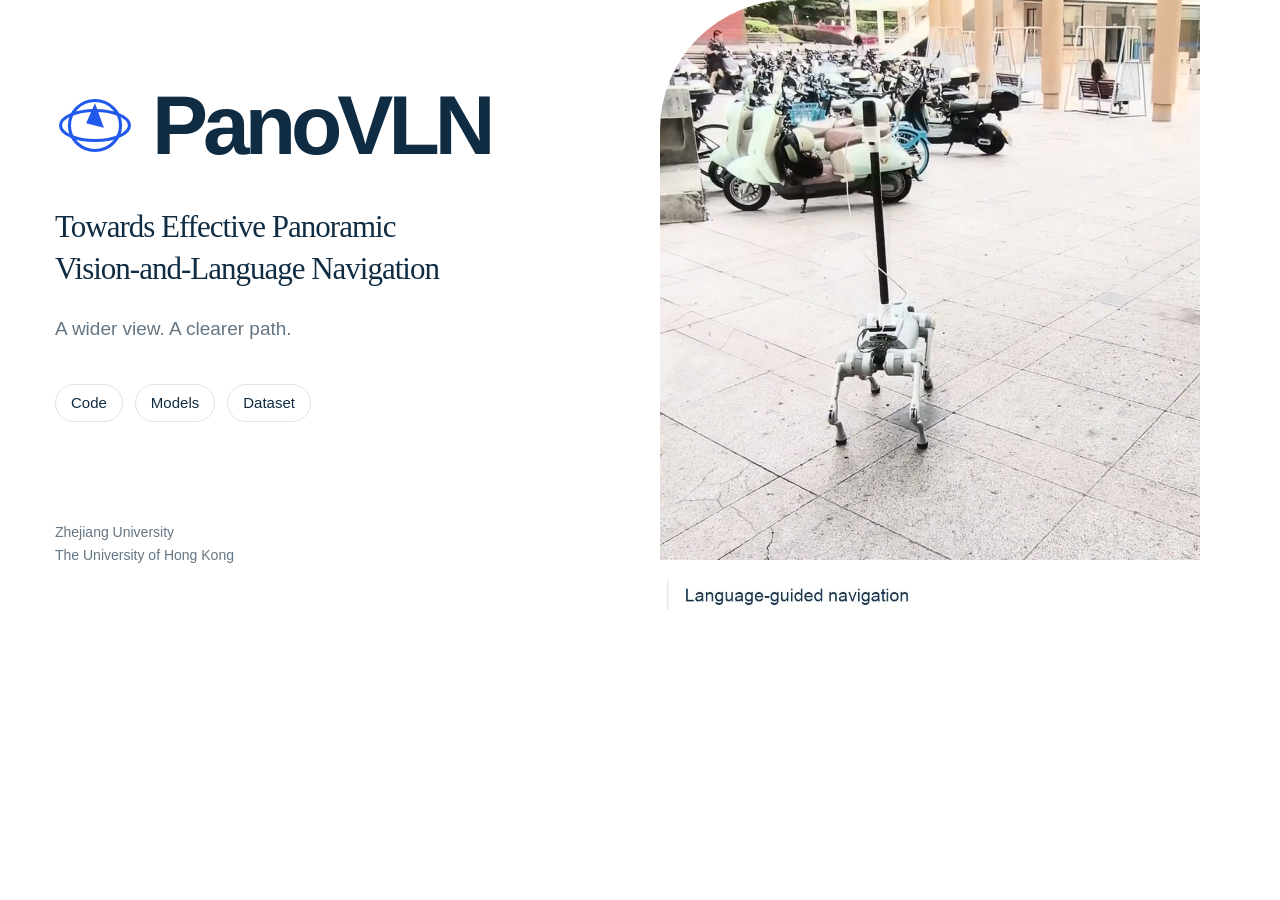
==== tools/social-card.html @ d2d5ced4 "Prepare PanoVLN project page and open-source documentation" ====
<!doctype html><html><head><meta charset="utf-8"><link rel="stylesheet" href="../docs/styles.css"><style>html,body{width:1200px;height:630px;overflow:hidden}.card{width:1200px;height:630px;display:grid;grid-template-columns:660px 540px;background:white}.copy-panel{padding:64px 55px;display:flex;flex-direction:column;position:relative;z-index:1}.logo-row{display:flex;align-items:center;gap:17px;margin:12px 0 32px}.logo-row img{width:80px}.logo-row h1{font-size:84px;font-weight:700;letter-spacing:-5px}.title{font-family:Manrope;font-size:31px;line-height:1.35;letter-spacing:-1px;font-weight:500}.tagline{font-size:19px;color:#647583;margin-top:24px}.links{display:flex;gap:12px;margin-top:40px}.links span{border:1px solid #dce4ed;padding:6px 15px;border-radius:99px;font-size:15px}.universities{margin-top:auto;font-size:14px;color:#647583}.photo{width:540px;height:630px;object-fit:cover;object-position:31% center;border-radius:130px 0 0 0}</style></head><body><div class="card"><div class="copy-panel"><div class="logo-row"><img src="../docs/assets/brand/logo.svg"><h1>PanoVLN</h1></div><p class="title">Towards Effective Panoramic<br>Vision-and-Language Navigation</p><p class="tagline">A wider view. A clearer path.</p><div class="links"><span>Code</span><span>Models</span><span>Dataset</span></div><p class="universities">Zhejiang University<br>The University of Hong Kong</p></div><img class="photo" src="../docs/assets/media/hero-poster.jpg" alt=""></div></body></html>
---- docs/styles.css ----
@font-face{font-family:Manrope;src:url('assets/fonts/manrope.woff2') format('woff2');font-display:swap;font-weight:200 800}@font-face{font-family:'DM Sans';src:url('assets/fonts/dm-sans.woff2') format('woff2');font-display:swap;font-weight:100 1000}
:root{--paper:#fff;--navy:#102c43;--blue:#2955e8;--muted:#647583;--line:#dce4ed;--wash:#f3f6fb;--radius:24px;--font-body:'DM Sans',Arial,sans-serif;--font-heading:Manrope,Arial,sans-serif}*{box-sizing:border-box}html{scroll-behavior:smooth;scroll-padding-top:90px}body{margin:0;background:var(--paper);color:var(--navy);font-family:var(--font-body);font-size:17px;line-height:1.6}a{color:inherit;text-decoration:none}button{font:inherit}button,a{-webkit-tap-highlight-color:transparent}button{cursor:pointer}a:focus-visible,button:focus-visible,summary:focus-visible{outline:3px solid var(--blue);outline-offset:5px}img,video{max-width:100%;display:block}h1,h2,h3,p,figure{margin:0}h1,h2,h3{font-family:var(--font-heading);line-height:1.17;letter-spacing:-.045em}h2{font-size:clamp(32px,4.2vw,54px);font-weight:600}h3{font-size:24px;font-weight:600}p{max-width:70ch}.wrap{width:min(1200px,calc(100% - 80px));margin:auto}.skip{position:fixed;top:-80px;left:20px;background:#fff;padding:12px;z-index:10}.skip:focus{top:12px}.site-header{position:sticky;top:0;z-index:5;background:rgba(255,255,255,.94);backdrop-filter:blur(18px);border-bottom:1px solid rgba(220,228,237,.7)}.header-row{height:78px;display:flex;align-items:center;justify-content:space-between;gap:24px}.brand img{width:162px;height:auto}nav{display:flex;gap:28px;align-items:center;font-size:14px;font-weight:500}nav a:hover{color:var(--blue)}.nav-code{padding:9px 18px;border:1px solid var(--line);border-radius:24px}.hero{text-align:center;padding:70px 0 0}.hero .identity{display:flex;align-items:center;justify-content:center;gap:18px}.identity img{width:84px}.identity h1{font-size:clamp(64px,7.7vw,104px);font-weight:700;letter-spacing:-.055em}.hero .paper-title{font-family:var(--font-heading);font-size:clamp(22px,2.45vw,32px);line-height:1.4;letter-spacing:-.035em;max-width:780px;margin:14px auto 24px;font-weight:500}.authors{max-width:900px;margin:auto;font-size:15px;line-height:1.9}.authors span{display:inline-block;margin:0 8px}.authors sup{font-size:10px;margin-left:2px}.affiliations{display:flex;justify-content:center;gap:24px;color:var(--muted);font-size:14px;margin-top:7px}.resources{display:flex;justify-content:center;align-items:center;flex-wrap:wrap;gap:10px;margin:28px auto 40px}.button{display:inline-flex;align-items:center;justify-content:center;gap:9px;padding:11px 18px;min-height:46px;border-radius:999px;border:1px solid var(--line);background:#fff;font-size:14px;font-weight:600;color:var(--navy);line-height:1.4;transition:background .15s,border-color .15s}.button svg{width:17px;height:17px}.button:hover{border-color:var(--blue);background:#f3f6ff}.button.primary{background:var(--blue);color:#fff;border-color:var(--blue)}.button.primary:hover{background:#2045c8}.button[disabled]{cursor:default;color:#7a8792;background:var(--wash);border-color:transparent}.button small{font-size:10px;border-left:1px solid #bdc7d0;padding-left:8px;white-space:nowrap}.hero-stage{position:relative;border-radius:24px;overflow:hidden;background:var(--wash);box-shadow:0 28px 65px -35px #153c6755}.hero-stage video{width:100%;aspect-ratio:16/9;object-fit:contain}.video-bar{display:flex;justify-content:space-between;align-items:center;gap:16px;border-top:1px solid var(--line);padding:14px 22px;background:#fff;font-size:13px;text-align:left}.video-bar .dot{width:7px;height:7px;border-radius:50%;background:var(--blue);display:inline-block;margin-right:8px}.video-bar button{border:0;border-radius:24px;background:var(--wash);padding:6px 14px;color:var(--navy);font-size:13px;min-width:76px}.intro{display:grid;grid-template-columns:1.25fr 1fr;gap:80px;align-items:center;padding:68px 0 88px}.intro h2{font-size:clamp(28px,3.2vw,43px)}.intro p{color:var(--muted);font-size:17px;line-height:1.75}.quick-facts{display:flex;justify-content:space-between;gap:24px;margin-top:30px}.quick-facts div{display:flex;flex-direction:column}.quick-facts strong{font-size:25px;font-family:var(--font-heading);font-weight:600;line-height:1.2;letter-spacing:-.025em}.quick-facts span{font-size:12px;color:var(--muted);margin-top:5px}.section{padding:94px 0}.section-head{display:flex;justify-content:space-between;align-items:end;gap:35px;margin-bottom:34px}.section-head p{font-size:16px;color:var(--muted);max-width:450px}.wash{background:var(--wash)}.tabs{display:flex;gap:5px;border-bottom:1px solid var(--line);margin:30px 0}.tab{border:0;background:none;color:var(--muted);padding:13px 22px;font-weight:500;border-bottom:2px solid transparent}.tab[aria-selected=true]{color:var(--blue);border-color:var(--blue)}.demo-layout{display:grid;grid-template-columns:1fr 290px;gap:24px;align-items:stretch}.demo-player{border-radius:18px;overflow:hidden;background:#fff;border:1px solid var(--line);display:flex;flex-direction:column;justify-content:center}.demo-player video{width:100%;aspect-ratio:3/1;object-fit:contain;background:#eef1f5}.demo-caption{padding:20px 24px;font-size:15px;min-height:117px}.demo-caption .scene-name{display:block;color:var(--blue);font-size:13px;font-weight:600;margin-bottom:5px}.scene-list{display:flex;flex-direction:column;gap:10px}.scene{border:1px solid var(--line);border-radius:14px;padding:12px;background:#fff;text-align:left;color:var(--navy);display:flex;gap:12px;align-items:center;flex:1;min-height:78px}.scene img{width:86px;height:52px;object-fit:cover;border-radius:7px}.scene strong{display:block;font-size:14px;font-weight:600}.scene small{font-size:12px;color:var(--muted)}.scene[aria-pressed=true]{border-color:var(--blue);box-shadow:inset 0 0 0 1px var(--blue)}.demo-note{font-size:12px;color:var(--muted);margin-top:17px}.method-summary{display:grid;grid-template-columns:repeat(3,1fr);gap:38px;margin:44px 0}.method-summary h3{font-size:21px;margin-bottom:12px;letter-spacing:-.035em}.method-summary p{font-size:15px;color:var(--muted)}.method-summary svg{width:33px;height:33px;color:var(--blue);margin-bottom:18px}.figure{border:1px solid var(--line);border-radius:20px;overflow:hidden;background:#fff}.figure img{width:100%;height:auto;padding:24px}.figure figcaption{font-size:13px;color:var(--muted);padding:14px 24px 19px;border-top:1px solid var(--line)}.figure a:hover img{opacity:.92}.text-link{color:var(--blue);text-decoration:underline;text-underline-offset:4px}.results-grid{display:grid;grid-template-columns:1fr 1fr;gap:24px;margin:36px 0 24px}.result{border-left:3px solid var(--blue);padding:4px 0 4px 25px}.result strong{font-family:var(--font-heading);font-size:56px;line-height:1.15;letter-spacing:-.055em;font-weight:600}.result strong span{font-size:25px;margin-left:2px}.result h3{font-size:18px;margin:7px 0}.result p{font-size:13px;color:var(--muted)}.table-wrap{overflow:auto;margin-top:25px;border:1px solid var(--line);border-radius:15px;background:#fff}table{border-collapse:collapse;width:100%;font-size:14px;white-space:nowrap}th,td{padding:13px 17px;text-align:right;border-bottom:1px solid var(--line)}th:first-child,td:first-child{text-align:left}thead{font-size:12px;background:#f7f9fc}thead th{font-weight:600;color:var(--muted)}tr.ours{background:#edf2ff;font-weight:600;color:var(--blue)}tbody tr:last-child td{border-bottom:0}.table-note{font-size:12px;color:var(--muted);margin-top:14px;max-width:100%}details{margin-top:25px;border-top:1px solid var(--line);padding-top:20px}summary{cursor:pointer;font-size:15px;font-weight:500;list-style-position:inside}details .table-wrap{margin-top:20px}.dataset{display:grid;grid-template-columns:1fr 1fr;gap:64px;align-items:center}.dataset h2{margin-bottom:22px}.dataset p{font-size:16px;color:var(--muted);margin-bottom:25px}.dataset .figure img{padding:10px}.dataset .button{margin-right:6px}.gallery{display:grid;grid-template-columns:1fr 1fr;gap:24px;margin-top:32px}.gallery .figure{display:flex;flex-direction:column}.gallery .figure a{display:flex;align-items:center;justify-content:center;min-height:220px;flex:1}.gallery .figure img{max-height:310px;object-fit:contain;padding:18px}.gallery .figure figcaption{color:var(--navy);font-weight:500}.gallery figcaption small{display:block;font-weight:400;color:var(--muted);margin-top:4px}.gallery .figure.tall img{max-height:370px}.resource-grid{display:grid;grid-template-columns:repeat(3,1fr);gap:30px;margin-top:40px}.resource-item{border-top:1px solid var(--line);padding:25px 0}.resource-item h3{font-size:22px;margin:10px 0}.resource-item p{font-size:14px;color:var(--muted);min-height:67px}.resource-item a{display:inline-block;margin-top:20px;font-size:14px;font-weight:600;color:var(--blue)}.citation{margin-top:70px;display:grid;grid-template-columns:1fr 1.7fr;gap:50px}.citation h3{margin-bottom:15px}.citation p{font-size:14px;color:var(--muted)}.code-block{position:relative;border:1px solid var(--line);border-radius:15px;padding:26px;background:#f7f9fc;min-width:0}.code-block pre{margin:0;overflow:auto;font-size:12px;line-height:1.75;white-space:pre;font-family:ui-monospace,SFMono-Regular,Consolas,monospace}.copy{position:absolute;right:12px;top:10px;font-size:12px;background:#fff;border:1px solid var(--line);padding:5px 10px;border-radius:6px}.footer{padding:30px 0;border-top:1px solid var(--line);font-size:12px;color:var(--muted)}.footer .wrap{display:flex;justify-content:space-between;gap:30px}.footer a{color:var(--blue)}[hidden]{display:none!important}.motion-off{display:none}
@media(max-width:900px){.wrap{width:calc(100% - 40px)}nav{gap:18px}.hero{padding-top:48px}.intro{gap:35px;padding:50px 0 65px}.section{padding:70px 0}.demo-layout{grid-template-columns:1fr}.scene-list{display:grid;grid-template-columns:repeat(3,1fr)}.scene{flex-direction:column;align-items:flex-start}.scene img{width:100%;height:65px}.scene-list.simulation{grid-template-columns:repeat(4,1fr)}.section-head{display:block}.section-head p{margin-top:18px;max-width:600px}.dataset{gap:32px}.gallery{gap:18px}.citation{gap:24px}}
@media(max-width:600px){.wrap{width:calc(100% - 32px)}.header-row{height:66px;gap:12px}.brand img{width:131px}nav{gap:15px;font-size:12px}nav .optional{display:none}.nav-code{padding:6px 11px}.hero{padding-top:40px}.identity img{width:58px}.hero .identity{gap:10px}.identity h1{font-size:63px}.hero .paper-title{font-size:22px;margin:12px auto 20px;max-width:350px}.authors{font-size:13px;line-height:1.9}.authors span{margin:0 5px}.affiliations{font-size:11px;gap:12px;margin-top:10px}.resources{gap:7px;margin:24px auto 28px}.button{padding:9px 13px;min-height:42px;font-size:12px;gap:6px}.button svg{width:15px;height:15px}.button small{font-size:9px}.hero-stage{border-radius:14px}.video-bar{padding:10px 13px;font-size:10px;gap:8px}.video-bar button{font-size:11px;padding:5px 8px;min-width:59px}.intro{grid-template-columns:1fr;gap:20px;padding:42px 0 52px}.intro h2{font-size:33px}.intro p{font-size:15px}.quick-facts{margin-top:25px;gap:15px}.quick-facts strong{font-size:23px}.quick-facts span{font-size:11px}.section{padding:54px 0}.section-head{margin-bottom:26px}.section-head p{font-size:15px}.tabs{margin-top:22px}.tab{font-size:14px;padding:11px 17px}.demo-caption{padding:15px;min-height:120px;font-size:14px}.scene-list,.scene-list.simulation{display:grid;grid-template-columns:1fr 1fr;gap:8px}.scene{min-height:95px;padding:10px}.scene img{height:58px}.scene strong{font-size:12px}.scene small{font-size:10px}.method-summary{grid-template-columns:1fr;gap:28px;margin:30px 0}.method-summary article{position:relative;padding-left:48px}.method-summary svg{position:absolute;left:0;top:1px}.method-summary h3{font-size:20px;margin-bottom:7px}.method-summary p{font-size:14px}.figure{border-radius:13px}.figure img{padding:12px}.figure figcaption{padding:12px 16px;font-size:11px}.results-grid{gap:14px;margin-top:28px}.result{padding-left:16px}.result strong{font-size:43px}.result strong span{font-size:20px}.result h3{font-size:16px}.result p{font-size:11px}th,td{padding:10px 13px;font-size:12px}.dataset{grid-template-columns:1fr;gap:28px}.dataset h2{margin-bottom:18px}.dataset p{font-size:15px}.gallery{grid-template-columns:1fr;gap:18px}.gallery .figure a{min-height:150px}.resource-grid{grid-template-columns:1fr;gap:0;margin-top:22px}.resource-item{padding:22px 0}.resource-item p{min-height:0}.resource-item a{margin-top:12px}.citation{grid-template-columns:1fr;gap:20px;margin-top:35px}.code-block{padding:45px 17px 20px}.code-block pre{font-size:10px}.footer .wrap{display:block}.footer p+p{margin-top:8px}}
@media(prefers-reduced-motion:reduce){html{scroll-behavior:auto}*{transition:none!important;animation:none!important}}
.visually-hidden{position:absolute;width:1px;height:1px;padding:0;margin:-1px;overflow:hidden;clip:rect(0,0,0,0);white-space:nowrap;border:0}.table-title{font-size:20px;margin-top:35px}.sr-status{font-size:12px;color:var(--blue)}tbody th{font-weight:400}tbody tr.ours th{font-weight:600}
.instruction-toggle{display:block;background:none;border:0;border-bottom:1px solid currentColor;color:var(--blue);padding:0;font-size:12px;margin-top:8px}.demo-caption{line-height:1.6}.demo-player{justify-content:flex-start}.demo-player video{margin:auto 0}.gallery img{height:auto}.figure img{height:auto}
@media(max-width:600px){.authors{display:grid;grid-template-columns:repeat(2,max-content);justify-content:center;column-gap:17px;row-gap:3px}.authors br{display:none}.authors span{margin:0}}
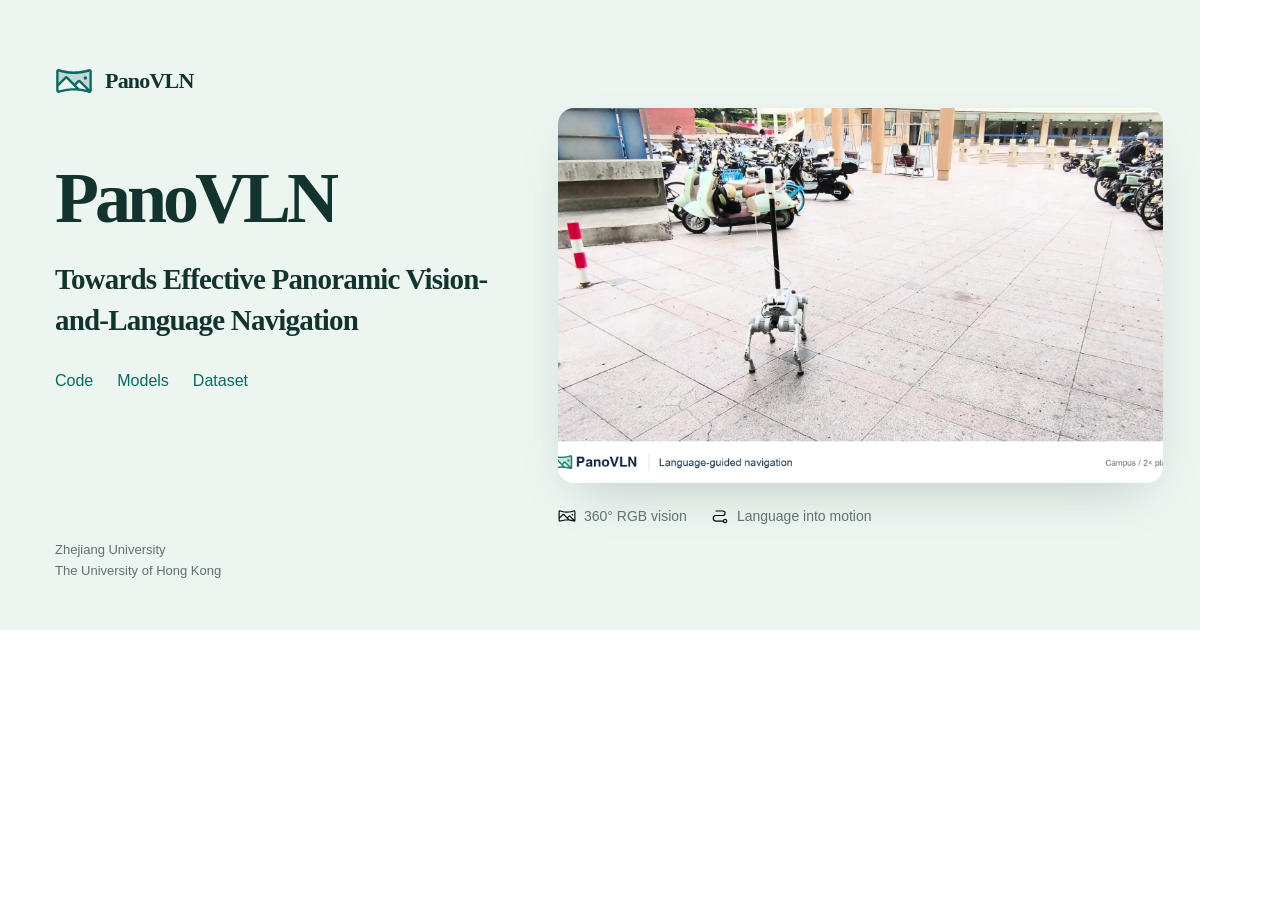
==== commit f21f1bd6: "Redesign project page around original demos and curated main results" ====
--- a/tools/social-card.html
+++ b/tools/social-card.html
@@ -1 +1,3 @@
-<!doctype html><html><head><meta charset="utf-8"><link rel="stylesheet" href="../docs/styles.css"><style>html,body{width:1200px;height:630px;overflow:hidden}.card{width:1200px;height:630px;display:grid;grid-template-columns:660px 540px;background:white}.copy-panel{padding:64px 55px;display:flex;flex-direction:column;position:relative;z-index:1}.logo-row{display:flex;align-items:center;gap:17px;margin:12px 0 32px}.logo-row img{width:80px}.logo-row h1{font-size:84px;font-weight:700;letter-spacing:-5px}.title{font-family:Manrope;font-size:31px;line-height:1.35;letter-spacing:-1px;font-weight:500}.tagline{font-size:19px;color:#647583;margin-top:24px}.links{display:flex;gap:12px;margin-top:40px}.links span{border:1px solid #dce4ed;padding:6px 15px;border-radius:99px;font-size:15px}.universities{margin-top:auto;font-size:14px;color:#647583}.photo{width:540px;height:630px;object-fit:cover;object-position:31% center;border-radius:130px 0 0 0}</style></head><body><div class="card"><div class="copy-panel"><div class="logo-row"><img src="../docs/assets/brand/logo.svg"><h1>PanoVLN</h1></div><p class="title">Towards Effective Panoramic<br>Vision-and-Language Navigation</p><p class="tagline">A wider view. A clearer path.</p><div class="links"><span>Code</span><span>Models</span><span>Dataset</span></div><p class="universities">Zhejiang University<br>The University of Hong Kong</p></div><img class="photo" src="../docs/assets/media/hero-poster.jpg" alt=""></div></body></html>
+<!doctype html><html lang="en"><head><meta charset="utf-8"><link rel="stylesheet" href="../docs/styles.css"><style>
+html,body{width:1200px;height:630px;overflow:hidden}.social-card{width:1200px;height:630px;display:grid;grid-template-columns:520px 680px;background:#edf5f1}.social-copy{padding:62px 0 48px 55px;position:relative;z-index:1;display:flex;flex-direction:column}.social-brand{display:flex;align-items:center;gap:12px;font:650 22px Manrope;letter-spacing:-.8px}.social-brand img{width:38px;height:38px}.social-copy h1{font:650 72px/1.2 Manrope;letter-spacing:-4px;margin:55px 0 18px}.social-title{font:550 29px/1.4 Manrope;letter-spacing:-.8px;max-width:455px}.social-resources{display:flex;gap:24px;margin-top:27px;font-size:16px;color:#086b63}.social-universities{font-size:13px;color:#60716e;margin-top:auto}.social-film{padding:60px 36px 55px 38px;display:flex;justify-content:center;flex-direction:column}.social-film>img{width:605px;height:375px;object-fit:cover;object-position:34% center;border-radius:16px;box-shadow:0 20px 50px -20px #45645455}.social-film p{font-size:14px;color:#60716e;margin-top:22px;display:flex;gap:24px}.social-film span{display:flex;gap:8px;align-items:center}.social-film .icon{width:18px;height:18px}
+</style></head><body><div class="social-card"><div class="social-copy"><div class="social-brand"><img src="../docs/assets/brand/logo.svg" alt="">PanoVLN</div><h1>PanoVLN</h1><p class="social-title">Towards Effective Panoramic Vision-and-Language Navigation</p><div class="social-resources"><span>Code</span><span>Models</span><span>Dataset</span></div><p class="social-universities">Zhejiang University<br>The University of Hong Kong</p></div><div class="social-film"><img src="../docs/assets/media/hero-poster.jpg" alt="PanoVLN robot navigating on campus"><p><span><img class="icon" src="../docs/assets/icons/phosphor/regular/panorama.svg" alt="">360° RGB vision</span><span><img class="icon" src="../docs/assets/icons/phosphor/regular/path.svg" alt="">Language into motion</span></p></div></div></body></html>
--- a/docs/styles.css
+++ b/docs/styles.css
@@ -1,8 +1,1708 @@
-@font-face{font-family:Manrope;src:url('assets/fonts/manrope.woff2') format('woff2');font-display:swap;font-weight:200 800}@font-face{font-family:'DM Sans';src:url('assets/fonts/dm-sans.woff2') format('woff2');font-display:swap;font-weight:100 1000}
-:root{--paper:#fff;--navy:#102c43;--blue:#2955e8;--muted:#647583;--line:#dce4ed;--wash:#f3f6fb;--radius:24px;--font-body:'DM Sans',Arial,sans-serif;--font-heading:Manrope,Arial,sans-serif}*{box-sizing:border-box}html{scroll-behavior:smooth;scroll-padding-top:90px}body{margin:0;background:var(--paper);color:var(--navy);font-family:var(--font-body);font-size:17px;line-height:1.6}a{color:inherit;text-decoration:none}button{font:inherit}button,a{-webkit-tap-highlight-color:transparent}button{cursor:pointer}a:focus-visible,button:focus-visible,summary:focus-visible{outline:3px solid var(--blue);outline-offset:5px}img,video{max-width:100%;display:block}h1,h2,h3,p,figure{margin:0}h1,h2,h3{font-family:var(--font-heading);line-height:1.17;letter-spacing:-.045em}h2{font-size:clamp(32px,4.2vw,54px);font-weight:600}h3{font-size:24px;font-weight:600}p{max-width:70ch}.wrap{width:min(1200px,calc(100% - 80px));margin:auto}.skip{position:fixed;top:-80px;left:20px;background:#fff;padding:12px;z-index:10}.skip:focus{top:12px}.site-header{position:sticky;top:0;z-index:5;background:rgba(255,255,255,.94);backdrop-filter:blur(18px);border-bottom:1px solid rgba(220,228,237,.7)}.header-row{height:78px;display:flex;align-items:center;justify-content:space-between;gap:24px}.brand img{width:162px;height:auto}nav{display:flex;gap:28px;align-items:center;font-size:14px;font-weight:500}nav a:hover{color:var(--blue)}.nav-code{padding:9px 18px;border:1px solid var(--line);border-radius:24px}.hero{text-align:center;padding:70px 0 0}.hero .identity{display:flex;align-items:center;justify-content:center;gap:18px}.identity img{width:84px}.identity h1{font-size:clamp(64px,7.7vw,104px);font-weight:700;letter-spacing:-.055em}.hero .paper-title{font-family:var(--font-heading);font-size:clamp(22px,2.45vw,32px);line-height:1.4;letter-spacing:-.035em;max-width:780px;margin:14px auto 24px;font-weight:500}.authors{max-width:900px;margin:auto;font-size:15px;line-height:1.9}.authors span{display:inline-block;margin:0 8px}.authors sup{font-size:10px;margin-left:2px}.affiliations{display:flex;justify-content:center;gap:24px;color:var(--muted);font-size:14px;margin-top:7px}.resources{display:flex;justify-content:center;align-items:center;flex-wrap:wrap;gap:10px;margin:28px auto 40px}.button{display:inline-flex;align-items:center;justify-content:center;gap:9px;padding:11px 18px;min-height:46px;border-radius:999px;border:1px solid var(--line);background:#fff;font-size:14px;font-weight:600;color:var(--navy);line-height:1.4;transition:background .15s,border-color .15s}.button svg{width:17px;height:17px}.button:hover{border-color:var(--blue);background:#f3f6ff}.button.primary{background:var(--blue);color:#fff;border-color:var(--blue)}.button.primary:hover{background:#2045c8}.button[disabled]{cursor:default;color:#7a8792;background:var(--wash);border-color:transparent}.button small{font-size:10px;border-left:1px solid #bdc7d0;padding-left:8px;white-space:nowrap}.hero-stage{position:relative;border-radius:24px;overflow:hidden;background:var(--wash);box-shadow:0 28px 65px -35px #153c6755}.hero-stage video{width:100%;aspect-ratio:16/9;object-fit:contain}.video-bar{display:flex;justify-content:space-between;align-items:center;gap:16px;border-top:1px solid var(--line);padding:14px 22px;background:#fff;font-size:13px;text-align:left}.video-bar .dot{width:7px;height:7px;border-radius:50%;background:var(--blue);display:inline-block;margin-right:8px}.video-bar button{border:0;border-radius:24px;background:var(--wash);padding:6px 14px;color:var(--navy);font-size:13px;min-width:76px}.intro{display:grid;grid-template-columns:1.25fr 1fr;gap:80px;align-items:center;padding:68px 0 88px}.intro h2{font-size:clamp(28px,3.2vw,43px)}.intro p{color:var(--muted);font-size:17px;line-height:1.75}.quick-facts{display:flex;justify-content:space-between;gap:24px;margin-top:30px}.quick-facts div{display:flex;flex-direction:column}.quick-facts strong{font-size:25px;font-family:var(--font-heading);font-weight:600;line-height:1.2;letter-spacing:-.025em}.quick-facts span{font-size:12px;color:var(--muted);margin-top:5px}.section{padding:94px 0}.section-head{display:flex;justify-content:space-between;align-items:end;gap:35px;margin-bottom:34px}.section-head p{font-size:16px;color:var(--muted);max-width:450px}.wash{background:var(--wash)}.tabs{display:flex;gap:5px;border-bottom:1px solid var(--line);margin:30px 0}.tab{border:0;background:none;color:var(--muted);padding:13px 22px;font-weight:500;border-bottom:2px solid transparent}.tab[aria-selected=true]{color:var(--blue);border-color:var(--blue)}.demo-layout{display:grid;grid-template-columns:1fr 290px;gap:24px;align-items:stretch}.demo-player{border-radius:18px;overflow:hidden;background:#fff;border:1px solid var(--line);display:flex;flex-direction:column;justify-content:center}.demo-player video{width:100%;aspect-ratio:3/1;object-fit:contain;background:#eef1f5}.demo-caption{padding:20px 24px;font-size:15px;min-height:117px}.demo-caption .scene-name{display:block;color:var(--blue);font-size:13px;font-weight:600;margin-bottom:5px}.scene-list{display:flex;flex-direction:column;gap:10px}.scene{border:1px solid var(--line);border-radius:14px;padding:12px;background:#fff;text-align:left;color:var(--navy);display:flex;gap:12px;align-items:center;flex:1;min-height:78px}.scene img{width:86px;height:52px;object-fit:cover;border-radius:7px}.scene strong{display:block;font-size:14px;font-weight:600}.scene small{font-size:12px;color:var(--muted)}.scene[aria-pressed=true]{border-color:var(--blue);box-shadow:inset 0 0 0 1px var(--blue)}.demo-note{font-size:12px;color:var(--muted);margin-top:17px}.method-summary{display:grid;grid-template-columns:repeat(3,1fr);gap:38px;margin:44px 0}.method-summary h3{font-size:21px;margin-bottom:12px;letter-spacing:-.035em}.method-summary p{font-size:15px;color:var(--muted)}.method-summary svg{width:33px;height:33px;color:var(--blue);margin-bottom:18px}.figure{border:1px solid var(--line);border-radius:20px;overflow:hidden;background:#fff}.figure img{width:100%;height:auto;padding:24px}.figure figcaption{font-size:13px;color:var(--muted);padding:14px 24px 19px;border-top:1px solid var(--line)}.figure a:hover img{opacity:.92}.text-link{color:var(--blue);text-decoration:underline;text-underline-offset:4px}.results-grid{display:grid;grid-template-columns:1fr 1fr;gap:24px;margin:36px 0 24px}.result{border-left:3px solid var(--blue);padding:4px 0 4px 25px}.result strong{font-family:var(--font-heading);font-size:56px;line-height:1.15;letter-spacing:-.055em;font-weight:600}.result strong span{font-size:25px;margin-left:2px}.result h3{font-size:18px;margin:7px 0}.result p{font-size:13px;color:var(--muted)}.table-wrap{overflow:auto;margin-top:25px;border:1px solid var(--line);border-radius:15px;background:#fff}table{border-collapse:collapse;width:100%;font-size:14px;white-space:nowrap}th,td{padding:13px 17px;text-align:right;border-bottom:1px solid var(--line)}th:first-child,td:first-child{text-align:left}thead{font-size:12px;background:#f7f9fc}thead th{font-weight:600;color:var(--muted)}tr.ours{background:#edf2ff;font-weight:600;color:var(--blue)}tbody tr:last-child td{border-bottom:0}.table-note{font-size:12px;color:var(--muted);margin-top:14px;max-width:100%}details{margin-top:25px;border-top:1px solid var(--line);padding-top:20px}summary{cursor:pointer;font-size:15px;font-weight:500;list-style-position:inside}details .table-wrap{margin-top:20px}.dataset{display:grid;grid-template-columns:1fr 1fr;gap:64px;align-items:center}.dataset h2{margin-bottom:22px}.dataset p{font-size:16px;color:var(--muted);margin-bottom:25px}.dataset .figure img{padding:10px}.dataset .button{margin-right:6px}.gallery{display:grid;grid-template-columns:1fr 1fr;gap:24px;margin-top:32px}.gallery .figure{display:flex;flex-direction:column}.gallery .figure a{display:flex;align-items:center;justify-content:center;min-height:220px;flex:1}.gallery .figure img{max-height:310px;object-fit:contain;padding:18px}.gallery .figure figcaption{color:var(--navy);font-weight:500}.gallery figcaption small{display:block;font-weight:400;color:var(--muted);margin-top:4px}.gallery .figure.tall img{max-height:370px}.resource-grid{display:grid;grid-template-columns:repeat(3,1fr);gap:30px;margin-top:40px}.resource-item{border-top:1px solid var(--line);padding:25px 0}.resource-item h3{font-size:22px;margin:10px 0}.resource-item p{font-size:14px;color:var(--muted);min-height:67px}.resource-item a{display:inline-block;margin-top:20px;font-size:14px;font-weight:600;color:var(--blue)}.citation{margin-top:70px;display:grid;grid-template-columns:1fr 1.7fr;gap:50px}.citation h3{margin-bottom:15px}.citation p{font-size:14px;color:var(--muted)}.code-block{position:relative;border:1px solid var(--line);border-radius:15px;padding:26px;background:#f7f9fc;min-width:0}.code-block pre{margin:0;overflow:auto;font-size:12px;line-height:1.75;white-space:pre;font-family:ui-monospace,SFMono-Regular,Consolas,monospace}.copy{position:absolute;right:12px;top:10px;font-size:12px;background:#fff;border:1px solid var(--line);padding:5px 10px;border-radius:6px}.footer{padding:30px 0;border-top:1px solid var(--line);font-size:12px;color:var(--muted)}.footer .wrap{display:flex;justify-content:space-between;gap:30px}.footer a{color:var(--blue)}[hidden]{display:none!important}.motion-off{display:none}
-@media(max-width:900px){.wrap{width:calc(100% - 40px)}nav{gap:18px}.hero{padding-top:48px}.intro{gap:35px;padding:50px 0 65px}.section{padding:70px 0}.demo-layout{grid-template-columns:1fr}.scene-list{display:grid;grid-template-columns:repeat(3,1fr)}.scene{flex-direction:column;align-items:flex-start}.scene img{width:100%;height:65px}.scene-list.simulation{grid-template-columns:repeat(4,1fr)}.section-head{display:block}.section-head p{margin-top:18px;max-width:600px}.dataset{gap:32px}.gallery{gap:18px}.citation{gap:24px}}
-@media(max-width:600px){.wrap{width:calc(100% - 32px)}.header-row{height:66px;gap:12px}.brand img{width:131px}nav{gap:15px;font-size:12px}nav .optional{display:none}.nav-code{padding:6px 11px}.hero{padding-top:40px}.identity img{width:58px}.hero .identity{gap:10px}.identity h1{font-size:63px}.hero .paper-title{font-size:22px;margin:12px auto 20px;max-width:350px}.authors{font-size:13px;line-height:1.9}.authors span{margin:0 5px}.affiliations{font-size:11px;gap:12px;margin-top:10px}.resources{gap:7px;margin:24px auto 28px}.button{padding:9px 13px;min-height:42px;font-size:12px;gap:6px}.button svg{width:15px;height:15px}.button small{font-size:9px}.hero-stage{border-radius:14px}.video-bar{padding:10px 13px;font-size:10px;gap:8px}.video-bar button{font-size:11px;padding:5px 8px;min-width:59px}.intro{grid-template-columns:1fr;gap:20px;padding:42px 0 52px}.intro h2{font-size:33px}.intro p{font-size:15px}.quick-facts{margin-top:25px;gap:15px}.quick-facts strong{font-size:23px}.quick-facts span{font-size:11px}.section{padding:54px 0}.section-head{margin-bottom:26px}.section-head p{font-size:15px}.tabs{margin-top:22px}.tab{font-size:14px;padding:11px 17px}.demo-caption{padding:15px;min-height:120px;font-size:14px}.scene-list,.scene-list.simulation{display:grid;grid-template-columns:1fr 1fr;gap:8px}.scene{min-height:95px;padding:10px}.scene img{height:58px}.scene strong{font-size:12px}.scene small{font-size:10px}.method-summary{grid-template-columns:1fr;gap:28px;margin:30px 0}.method-summary article{position:relative;padding-left:48px}.method-summary svg{position:absolute;left:0;top:1px}.method-summary h3{font-size:20px;margin-bottom:7px}.method-summary p{font-size:14px}.figure{border-radius:13px}.figure img{padding:12px}.figure figcaption{padding:12px 16px;font-size:11px}.results-grid{gap:14px;margin-top:28px}.result{padding-left:16px}.result strong{font-size:43px}.result strong span{font-size:20px}.result h3{font-size:16px}.result p{font-size:11px}th,td{padding:10px 13px;font-size:12px}.dataset{grid-template-columns:1fr;gap:28px}.dataset h2{margin-bottom:18px}.dataset p{font-size:15px}.gallery{grid-template-columns:1fr;gap:18px}.gallery .figure a{min-height:150px}.resource-grid{grid-template-columns:1fr;gap:0;margin-top:22px}.resource-item{padding:22px 0}.resource-item p{min-height:0}.resource-item a{margin-top:12px}.citation{grid-template-columns:1fr;gap:20px;margin-top:35px}.code-block{padding:45px 17px 20px}.code-block pre{font-size:10px}.footer .wrap{display:block}.footer p+p{margin-top:8px}}
-@media(prefers-reduced-motion:reduce){html{scroll-behavior:auto}*{transition:none!important;animation:none!important}}
-.visually-hidden{position:absolute;width:1px;height:1px;padding:0;margin:-1px;overflow:hidden;clip:rect(0,0,0,0);white-space:nowrap;border:0}.table-title{font-size:20px;margin-top:35px}.sr-status{font-size:12px;color:var(--blue)}tbody th{font-weight:400}tbody tr.ours th{font-weight:600}
-.instruction-toggle{display:block;background:none;border:0;border-bottom:1px solid currentColor;color:var(--blue);padding:0;font-size:12px;margin-top:8px}.demo-caption{line-height:1.6}.demo-player{justify-content:flex-start}.demo-player video{margin:auto 0}.gallery img{height:auto}.figure img{height:auto}
-@media(max-width:600px){.authors{display:grid;grid-template-columns:repeat(2,max-content);justify-content:center;column-gap:17px;row-gap:3px}.authors br{display:none}.authors span{margin:0}}
+@font-face {
+  font-family:Manrope;
+  src:url('assets/fonts/manrope.woff2') format('woff2');
+  font-weight:200 800;
+  font-display:swap
+}
+@font-face {
+  font-family:'DM Sans';
+  src:url('assets/fonts/dm-sans.woff2') format('woff2');
+  font-weight:100 1000;
+  font-display:swap
+}
+:root {
+  --ink:#13332e;
+  --muted:#60716e;
+  --green:#086b63;
+  --mist:#dfedeb;
+  --paper:#f6f8f7;
+  --line:#dce5e2;
+  --white:#fff;
+  --radius:20px
+}
+* {
+  box-sizing:border-box
+}
+html {
+  scroll-behavior:smooth;
+  scroll-padding-top:100px
+}
+body {
+  margin:0;
+  color:var(--ink);
+  background:white;
+  font-family:'DM Sans',sans-serif;
+  font-size:16px;
+  line-height:1.6;
+  -webkit-font-smoothing:antialiased
+}
+button,input,select {
+  font:inherit
+}
+button,a,select {
+  -webkit-tap-highlight-color:transparent
+}
+button,select {
+  cursor:pointer
+}
+a {
+  color:inherit;
+  text-decoration:none
+}
+img,video {
+  display:block;
+  max-width:100%
+}
+button {
+  color:inherit
+}
+button:disabled {
+  cursor:default
+}
+button:focus-visible,a:focus-visible,select:focus-visible,[tabindex]:focus-visible {
+  outline:3px solid #e19849;
+  outline-offset:5px
+}
+h1,h2,h3,p,figure,blockquote {
+  margin:0
+}
+h1,h2,h3 {
+  font-family:Manrope,sans-serif;
+  font-weight:600;
+  line-height:1.2
+}
+h2 {
+  font-size:clamp(32px,3.2vw,44px);
+  letter-spacing:-1.7px
+}
+h3 {
+  font-size:22px;
+  letter-spacing:-.55px
+}
+.wrap {
+  width:min(1280px,calc(100% - 112px));
+  margin-inline:auto
+}
+.icon {
+  width:20px;
+  height:20px;
+  flex:none;
+  object-fit:contain
+}
+.skip {
+  position:fixed;
+  top:-60px;
+  left:12px;
+  background:white;
+  padding:10px 18px;
+  z-index:100
+}
+.skip:focus {
+  top:8px
+}
+.site-header {
+  position:sticky;
+  top:0;
+  background:#f6f8f7f5;
+  backdrop-filter:blur(16px);
+  z-index:20;
+  border-bottom:1px solid #dce5e266
+}
+.header-row {
+  height:78px;
+  display:flex;
+  align-items:center;
+  justify-content:space-between;
+  gap:28px
+}
+.brand {
+  display:inline-flex;
+  align-items:center;
+  gap:10px;
+  font-family:Manrope;
+  font-weight:750;
+  font-size:24px;
+  letter-spacing:-1px;
+  white-space:nowrap
+}
+.header-row nav {
+  display:flex;
+  gap:29px;
+  font-size:14px;
+  font-weight:500
+}
+.header-row nav a {
+  padding:12px 0;
+  color:#465d57
+}
+.header-row nav a:hover {
+  color:var(--green)
+}
+.header-github {
+  display:flex;
+  align-items:center;
+  gap:9px;
+  font-size:14px;
+  font-weight:600
+}
+.header-github>.icon:last-child {
+  width:15px
+}
+.hero {
+  background:linear-gradient(120deg,#f6f8f7 20%,#edf5f1 100%);
+  padding-top:70px
+}
+.hero-grid {
+  display:grid;
+  grid-template-columns:.84fr 1.16fr;
+  gap:66px;
+  align-items:center
+}
+.hero-copy h1 {
+  font-size:clamp(54px,5.5vw,76px);
+  letter-spacing:-4px;
+  line-height:1.08;
+  margin-bottom:19px;
+  font-weight:650
+}
+.paper-title {
+  font-family:Manrope;
+  font-size:28px;
+  line-height:1.35;
+  font-weight:550;
+  letter-spacing:-.9px;
+  max-width:430px
+}
+.hero-description {
+  color:var(--muted);
+  margin-top:24px;
+  font-size:17px;
+  line-height:1.65
+}
+.resources {
+  display:flex;
+  flex-wrap:wrap;
+  gap:10px;
+  margin-top:31px;
+  max-width:460px
+}
+.button {
+  display:inline-flex;
+  gap:9px;
+  align-items:center;
+  justify-content:center;
+  min-height:43px;
+  border:1px solid #cddbd5;
+  background:#fff;
+  border-radius:8px;
+  padding:10px 15px;
+  font-size:14px;
+  font-weight:550;
+  line-height:1.25;
+  transition:background .18s,border-color .18s
+}
+.button:hover:not(:disabled) {
+  background:#e8f0ec;
+  border-color:#a5bfb6
+}
+.button.primary {
+  background:var(--green);
+  border-color:var(--green);
+  color:white
+}
+.button.primary .icon {
+  filter:brightness(0) invert(1)
+}
+.button.primary:hover {
+  background:#06574f
+}
+.button:disabled {
+  color:#6c7773;
+  background:transparent;
+  border-color:#dce5e2
+}
+.button.arxiv .icon {
+  opacity:.5;
+  width:19px
+}
+.arxiv span {
+  font-size:10px;
+  border:1px solid #d4ded9;
+  border-radius:3px;
+  padding:2px 4px
+}
+.film-heading {
+  display:flex;
+  justify-content:space-between;
+  gap:16px;
+  font-size:13px;
+  margin-bottom:12px;
+  font-weight:600
+}
+.film-heading span:last-child {
+  color:var(--muted);
+  font-weight:400
+}
+.hero-media {
+  min-width:0
+}
+.hero-stage {
+  border-radius:18px;
+  overflow:hidden;
+  background:#18312c;
+  box-shadow:0 24px 55px -24px #365f5066
+}
+.hero-stage video {
+  width:100%;
+  aspect-ratio:16/9;
+  object-fit:contain
+}
+.film-footer {
+  display:flex;
+  align-items:center;
+  justify-content:space-between;
+  gap:12px;
+  margin-top:15px;
+  font-size:12px
+}
+.film-footer>div {
+  display:flex;
+  align-items:center;
+  gap:7px
+}
+.live-dot {
+  width:6px;
+  height:6px;
+  background:var(--green);
+  border-radius:50%
+}
+.text-control {
+  display:flex;
+  gap:5px;
+  align-items:center;
+  background:none;
+  border:0;
+  padding:5px 0;
+  font-size:12px;
+  font-weight:600
+}
+.text-control .icon {
+  width:14px;
+  height:14px
+}
+.capabilities {
+  display:flex;
+  justify-content:space-between;
+  gap:15px;
+  border-top:1px solid #cbded5;
+  margin-top:23px;
+  padding-top:20px;
+  font-size:12px;
+  color:#49655b
+}
+.capabilities>span {
+  display:flex;
+  align-items:center;
+  gap:8px
+}
+.capabilities .icon {
+  opacity:.6
+}
+.authors-block {
+  margin-top:56px;
+  padding:30px 0 34px;
+  border-top:1px solid #d9e5de;
+  text-align:center
+}
+.authors {
+  display:flex;
+  justify-content:center;
+  flex-wrap:wrap;
+  gap:8px 24px;
+  font-size:14px;
+  font-weight:500
+}
+.authors sup,.affiliations sup {
+  font-size:9px;
+  margin-left:2px;
+  position:relative;
+  top:-.2em
+}
+.affiliations {
+  display:flex;
+  flex-wrap:wrap;
+  justify-content:center;
+  gap:9px 26px;
+  color:var(--muted);
+  font-size:13px;
+  margin-top:12px
+}
+.section {
+  padding-top:96px;
+  padding-bottom:96px
+}
+.section-heading {
+  display:flex;
+  align-items:flex-end;
+  justify-content:space-between;
+  gap:40px;
+  margin-bottom:36px
+}
+.section-heading p {
+  color:var(--muted);
+  font-size:17px;
+  margin-top:13px;
+  max-width:670px
+}
+.tabs {
+  display:flex;
+  gap:3px;
+  background:var(--paper);
+  padding:5px;
+  border-radius:9px;
+  flex:none
+}
+.tabs button {
+  border:0;
+  background:transparent;
+  border-radius:6px;
+  padding:9px 19px;
+  font-size:14px;
+  color:var(--muted);
+  white-space:nowrap
+}
+.tabs [aria-selected=true] {
+  background:white;
+  color:var(--ink);
+  box-shadow:0 1px 5px #19342c18;
+  font-weight:600
+}
+.demo-screen {
+  overflow:hidden;
+  background:#eef2f0;
+  border-radius:14px
+}
+.demo-screen video {
+  width:100%;
+  aspect-ratio:2560/720;
+  object-fit:contain
+}
+.demo-caption {
+  display:grid;
+  grid-template-columns:260px 1fr;
+  gap:28px;
+  margin:24px 0
+}
+.scene-name {
+  font-weight:650;
+  font-size:16px
+}
+.scene-name small {
+  display:block;
+  color:var(--muted);
+  font-size:12px;
+  font-weight:400;
+  margin-top:5px
+}
+.demo-caption p {
+  font-size:16px;
+  color:#50645b;
+  max-width:800px
+}
+.instruction-toggle {
+  border:0;
+  border-bottom:1px solid #97ada4;
+  background:none;
+  padding:0;
+  font-size:13px;
+  display:block;
+  margin-top:8px;
+  color:var(--green)
+}
+.scene-list {
+  display:grid;
+  grid-template-columns:repeat(3,1fr);
+  gap:15px
+}
+.scene-list.simulation {
+  grid-template-columns:repeat(4,1fr)
+}
+.scene {
+  display:flex;
+  gap:13px;
+  align-items:center;
+  background:var(--paper);
+  border:1px solid transparent;
+  border-radius:9px;
+  padding:9px;
+  text-align:left;
+  min-width:0
+}
+.scene:hover {
+  background:#eaf0ed
+}
+.scene[aria-pressed=true] {
+  border-color:#73a295;
+  background:#f0f7f3
+}
+.scene img {
+  width:88px;
+  aspect-ratio:1.6;
+  object-fit:cover;
+  border-radius:4px
+}
+.scene strong {
+  font-size:13px;
+  font-weight:600;
+  display:block;
+  line-height:1.35
+}
+.scene small {
+  font-size:11px;
+  color:var(--muted);
+  display:block;
+  margin-top:3px
+}
+.media-note {
+  color:var(--muted);
+  font-size:12px;
+  margin-top:16px
+}
+.comparison-section {
+  background:var(--ink);
+  color:white;
+  padding:76px 0 66px;
+  position:relative;
+  overflow:hidden
+}
+.comparison-section .section-heading {
+  align-items:center
+}
+.comparison-section .section-heading p {
+  color:#bdd1c9
+}
+.comparison-mark {
+  width:86px;
+  height:86px;
+  filter:brightness(0) invert(1);
+  opacity:.42
+}
+.shared-instruction {
+  font-size:21px;
+  line-height:1.5;
+  max-width:850px;
+  color:#d4e6df;
+  margin:25px 0 31px
+}
+.comparison-controls {
+  display:flex;
+  align-items:center;
+  justify-content:space-between;
+  gap:24px;
+  margin-bottom:25px
+}
+.compare-actions {
+  display:flex;
+  align-items:center;
+  gap:20px
+}
+.button.light {
+  background:#e1ede7;
+  border-color:#e1ede7;
+  color:var(--ink)
+}
+.quiet-button {
+  background:none;
+  border:0;
+  color:#d8e7df;
+  font-size:13px;
+  padding:9px
+}
+.quiet-button:hover {
+  color:white
+}
+.speed-control {
+  display:flex;
+  align-items:center;
+  gap:12px;
+  font-size:13px;
+  color:#bdd1c9
+}
+.comparison-section select {
+  background:#254740;
+  color:white;
+  border:1px solid #527064;
+  border-radius:6px;
+  padding:7px 25px 7px 10px;
+  font-size:14px
+}
+.comparison-grid {
+  display:grid;
+  grid-template-columns:1fr 1fr;
+  gap:24px
+}
+.comparison-label {
+  min-height:45px;
+  display:flex;
+  justify-content:space-between;
+  align-items:center;
+  gap:16px;
+  margin-bottom:10px
+}
+.comparison-label h3 {
+  font-size:19px;
+  letter-spacing:-.3px
+}
+.comparison-label h3 span {
+  font-family:'DM Sans';
+  font-size:10px;
+  vertical-align:middle;
+  font-weight:500;
+  background:#447568;
+  color:#eaf5f0;
+  border-radius:4px;
+  padding:3px 6px;
+  margin-left:7px
+}
+.comparison-label>span {
+  font-size:12px;
+  color:#afc9be
+}
+.comparison-label label {
+  font-size:13px;
+  color:#bad0c5
+}
+.comparison-label select {
+  font-size:15px;
+  font-weight:600;
+  background:#21473d;
+  border:0;
+  min-width:170px
+}
+.comparison-player {
+  background:#06110f;
+  border:1px solid #35564a;
+  border-radius:11px;
+  overflow:hidden;
+  aspect-ratio:1.9;
+  display:flex;
+  align-items:center;
+  justify-content:center
+}
+.comparison-player video {
+  width:100%;
+  height:100%;
+  object-fit:contain
+}
+.recording-status {
+  font-size:12px;
+  color:#bfd3c9;
+  margin-top:11px;
+  min-height:20px
+}
+.comparison-note {
+  font-size:12px;
+  color:#afc9be;
+  max-width:850px;
+  margin-top:25px
+}
+.comparison-error {
+  font-size:14px;
+  margin-top:12px
+}
+.comparison-error:empty {
+  display:none
+}
+.subtle-link {
+  display:inline-flex;
+  gap:9px;
+  align-items:center;
+  color:var(--green);
+  font-size:13px;
+  font-weight:600;
+  flex:none
+}
+.subtle-link .icon {
+  width:15px;
+  height:15px
+}
+.subtle-link:hover {
+  text-decoration:underline
+}
+.section-heading .method-intro {
+  max-width:690px;
+  line-height:1.6
+}
+.architecture {
+  background:white;
+  padding:22px 8px;
+  margin:14px 0 32px
+}
+.architecture img {
+  width:100%;
+  height:auto
+}
+.method-points {
+  display:grid;
+  grid-template-columns:repeat(3,1fr);
+  gap:46px
+}
+.method-points .icon {
+  width:37px;
+  height:37px;
+  margin-bottom:18px;
+  opacity:.85
+}
+.method-points h3 {
+  font-size:19px;
+  letter-spacing:-.45px;
+  margin-bottom:10px
+}
+.method-points p {
+  font-size:15px;
+  color:var(--muted);
+  line-height:1.6;
+  max-width:320px
+}
+.results-section {
+  background:var(--paper)
+}
+.simulation-results {
+  display:grid;
+  grid-template-columns:320px 1fr;
+  gap:68px;
+  align-items:start;
+  margin-top:45px
+}
+.result-context>p {
+  font-size:14px;
+  color:var(--muted);
+  margin:12px 0 25px
+}
+.result-stat {
+  display:flex;
+  align-items:center;
+  gap:18px;
+  margin-top:22px
+}
+.result-stat strong {
+  font-family:Manrope;
+  font-size:45px;
+  font-weight:600;
+  letter-spacing:-2px;
+  line-height:1.1;
+  color:var(--green)
+}
+.result-stat strong>span {
+  font-size:23px;
+  letter-spacing:-1px
+}
+.result-stat>div {
+  font-size:12px;
+  line-height:1.5
+}
+.result-stat small {
+  display:block;
+  font-size:11px;
+  color:var(--muted)
+}
+.table-wrap {
+  overflow-x:auto;
+  border:1px solid #d9e5df;
+  border-radius:10px;
+  background:white
+}
+.table-wrap table {
+  width:100%;
+  border-collapse:collapse;
+  font-size:13px;
+  white-space:nowrap;
+  text-align:right;
+  font-variant-numeric:tabular-nums
+}
+.table-wrap th {
+  font-weight:600
+}
+.table-wrap th,.table-wrap td {
+  padding:15px 15px
+}
+.table-wrap thead {
+  background:#eaf0ec;
+  color:#466259;
+  font-size:12px
+}
+.table-wrap th:first-child {
+  text-align:left
+}
+.table-wrap tbody tr+tr {
+  border-top:1px solid #e9eeeb
+}
+.table-wrap .ours {
+  background:#ddede4;
+  color:#064f43
+}
+.table-wrap .ours th,.table-wrap .ours td {
+  font-weight:700
+}
+.table-note {
+  font-size:11px;
+  line-height:1.6;
+  color:var(--muted);
+  margin-top:14px
+}
+.real-results {
+  margin-top:74px
+}
+.result-subheading {
+  display:flex;
+  justify-content:space-between;
+  align-items:start;
+  gap:60px;
+  margin-bottom:22px
+}
+.result-subheading>p {
+  max-width:560px;
+  color:var(--muted);
+  font-size:14px
+}
+.result-charts {
+  display:grid;
+  grid-template-columns:repeat(3,1fr);
+  gap:16px;
+  margin-top:24px
+}
+.result-charts figure {
+  background:white;
+  border-radius:12px;
+  padding:14px 4px
+}
+.result-charts img {
+  width:100%;
+  height:auto
+}
+.efficiency-block {
+  display:grid;
+  grid-template-columns:320px 1fr;
+  gap:68px;
+  margin-top:48px;
+  align-items:start
+}
+.efficiency-block h3 {
+  font-size:25px;
+  line-height:1.3
+}
+.efficiency-block p {
+  font-size:14px;
+  color:var(--muted);
+  margin:15px 0 18px
+}
+.efficiency-block .table-note {
+  font-size:11px;
+  margin:14px 0 0
+}
+.download-grid {
+  display:grid;
+  grid-template-columns:1fr 1fr;
+  gap:70px;
+  margin-top:45px
+}
+.code-resource>div {
+  background:#edf4f0;
+  border-radius:16px;
+  padding:29px 32px
+}
+.code-resource>div>.icon {
+  width:30px;
+  height:30px;
+  margin-bottom:16px
+}
+.code-resource h3 {
+  font-size:24px
+}
+.code-resource p {
+  font-size:15px;
+  color:var(--muted);
+  margin:13px 0 23px;
+  max-width:440px
+}
+.dataset-resource {
+  display:flex;
+  align-items:center;
+  gap:16px;
+  padding:25px 8px
+}
+.dataset-resource>.icon:first-child {
+  width:30px;
+  height:30px
+}
+.dataset-resource>.icon:last-child {
+  margin-left:auto
+}
+.dataset-resource span strong {
+  display:block;
+  font-size:15px;
+  font-weight:600
+}
+.dataset-resource small {
+  font-size:12px;
+  color:var(--muted);
+  display:block;
+  margin-top:3px
+}
+.model-resources h3 {
+  font-size:18px;
+  margin-bottom:15px;
+  padding-left:0
+}
+.download-row {
+  display:flex;
+  align-items:center;
+  gap:19px;
+  padding:23px 0;
+  border-bottom:1px solid var(--line)
+}
+.download-row>.icon:first-child {
+  width:24px;
+  height:24px;
+  opacity:.8
+}
+.download-row>.icon:last-child {
+  width:17px;
+  margin-left:auto
+}
+.download-row strong {
+  font-size:16px;
+  font-weight:600
+}
+.download-row small {
+  display:block;
+  font-size:13px;
+  color:var(--muted);
+  margin-top:5px
+}
+.download-row:hover strong,.dataset-resource:hover strong {
+  color:var(--green);
+  text-decoration:underline
+}
+.citation {
+  display:grid;
+  grid-template-columns:1fr 1.6fr;
+  gap:70px;
+  margin-top:66px;
+  padding-top:55px;
+  border-top:1px solid var(--line)
+}
+.citation h3 {
+  font-size:24px
+}
+.citation p {
+  font-size:14px;
+  color:var(--muted);
+  margin-top:12px;
+  max-width:280px
+}
+.code-block {
+  position:relative;
+  border-radius:12px;
+  background:var(--paper);
+  padding:51px 24px 21px;
+  min-width:0
+}
+.code-block pre {
+  margin:0;
+  font-size:11px;
+  line-height:1.85;
+  overflow-x:auto;
+  color:#416056
+}
+.copy {
+  position:absolute;
+  right:18px;
+  top:13px;
+  padding:5px 9px;
+  background:white;
+  border:1px solid #d3dfd8;
+  border-radius:5px;
+  font-size:11px
+}
+.footer {
+  background:var(--paper);
+  padding:28px 0
+}
+.footer>.wrap {
+  display:flex;
+  align-items:center;
+  gap:35px;
+  justify-content:space-between
+}
+.footer .brand {
+  font-size:19px
+}
+.footer p {
+  font-size:11px;
+  color:var(--muted)
+}
+.footer .wrap>div {
+  display:flex;
+  gap:20px;
+  font-size:11px;
+  color:var(--muted)
+}
+.visually-hidden,.sr-status {
+  position:absolute;
+  width:1px;
+  height:1px;
+  padding:0;
+  margin:-1px;
+  overflow:hidden;
+  clip:rect(0,0,0,0);
+  white-space:nowrap;
+  border:0
+}
+@media(min-width:1600px) {
+  .hero {
+    padding-top:86px
+  }
+  .hero-grid {
+    gap:95px
+  }
+  .hero-copy h1 {
+    font-size:80px
+  }
+  .hero-copy .paper-title {
+    font-size:30px
+  }
+  .hero-media {
+    padding-top:10px
+  }
+  .authors-block {
+    margin-top:65px
+  }
+}
+@media(max-width:1150px) {
+  .wrap {
+    width:calc(100% - 72px)
+  }
+  .hero-grid {
+    gap:40px;
+    grid-template-columns:.9fr 1.1fr
+  }
+  .hero-copy h1 {
+    font-size:62px
+  }
+  .paper-title {
+    font-size:24px
+  }
+  .hero-description {
+    font-size:15px
+  }
+  .resources {
+    gap:8px
+  }
+  .resources .button {
+    padding:10px 11px;
+    font-size:12px
+  }
+  .capabilities {
+    gap:10px;
+    font-size:10px
+  }
+  .capabilities .icon {
+    width:16px
+  }
+  .film-footer {
+    font-size:10px
+  }
+  .header-row nav {
+    gap:23px
+  }
+  .simulation-results,.efficiency-block {
+    grid-template-columns:260px 1fr;
+    gap:38px
+  }
+  .table-wrap td,.table-wrap th {
+    padding:14px 12px
+  }
+  .scene-list.simulation .scene {
+    flex-direction:column;
+    align-items:start
+  }
+  .scene-list.simulation .scene img {
+    width:100%;
+    aspect-ratio:2
+  }
+  .method-points {
+    gap:25px
+  }
+  .download-grid,.citation {
+    gap:45px
+  }
+  .result-subheading {
+    gap:35px
+  }
+  .result-subheading p {
+    max-width:480px
+  }
+}
+@media(max-width:850px) {
+  .wrap {
+    width:calc(100% - 48px)
+  }
+  .header-row {
+    height:68px;
+    gap:20px
+  }
+  .brand {
+    font-size:21px
+  }
+  .header-row nav {
+    gap:18px;
+    font-size:12px
+  }
+  .header-github span {
+    display:none
+  }
+  .hero {
+    padding-top:50px
+  }
+  .hero-grid {
+    grid-template-columns:1fr;
+    gap:38px
+  }
+  .hero-copy {
+    display:grid;
+    grid-template-columns:1fr 1fr;
+    gap:15px 38px
+  }
+  .hero-copy h1 {
+    font-size:64px;
+    grid-column:1/3;
+    margin:0
+  }
+  .paper-title {
+    font-size:24px;
+    grid-row:2/4;
+    max-width:390px
+  }
+  .hero-description {
+    margin:0;
+    font-size:15px
+  }
+  .resources {
+    margin-top:0;
+    grid-column:2;
+    max-width:400px
+  }
+  .hero-media {
+    max-width:none
+  }
+  .film-heading {
+    font-size:14px
+  }
+  .film-footer {
+    font-size:12px
+  }
+  .capabilities {
+    justify-content:space-around;
+    font-size:12px
+  }
+  .authors-block {
+    margin-top:35px
+  }
+  .authors {
+    gap:6px 21px
+  }
+  .section {
+    padding-top:70px;
+    padding-bottom:70px
+  }
+  .section-heading {
+    gap:24px
+  }
+  .section-heading p {
+    font-size:15px
+  }
+  .demo-caption {
+    grid-template-columns:190px 1fr;
+    gap:24px
+  }
+  .scene {
+    flex-direction:column;
+    align-items:start
+  }
+  .scene img {
+    width:100%;
+    aspect-ratio:2.7
+  }
+  .comparison-section {
+    padding:63px 0 52px
+  }
+  .comparison-mark {
+    width:66px;
+    height:66px
+  }
+  .shared-instruction {
+    font-size:19px
+  }
+  .comparison-grid {
+    gap:16px
+  }
+  .comparison-label {
+    gap:10px
+  }
+  .comparison-label>span {
+    font-size:10px
+  }
+  .comparison-label h3 {
+    font-size:16px
+  }
+  .comparison-label select {
+    font-size:13px;
+    min-width:135px
+  }
+  .simulation-results {
+    grid-template-columns:1fr;
+    gap:30px
+  }
+  .result-context {
+    display:grid;
+    grid-template-columns:1fr 1fr;
+    gap:0 30px
+  }
+  .result-context h3,.result-context>p {
+    grid-column:1/3
+  }
+  .result-context>p {
+    margin:10px 0 0
+  }
+  .result-stat {
+    margin-top:20px
+  }
+  .efficiency-block {
+    grid-template-columns:1fr;
+    gap:24px
+  }
+  .efficiency-block>div:first-child {
+    max-width:600px
+  }
+  .efficiency-block h3 br {
+    display:none
+  }
+  .result-subheading {
+    display:block
+  }
+  .result-subheading p {
+    margin-top:12px;
+    max-width:620px
+  }
+  .result-charts {
+    gap:10px
+  }
+  .result-charts figure {
+    padding:10px 0
+  }
+  .method-points h3 {
+    font-size:17px
+  }
+  .method-points p {
+    font-size:13px
+  }
+  .download-grid {
+    gap:30px
+  }
+  .code-resource>div {
+    padding:25px
+  }
+  .dataset-resource {
+    padding:23px 0;
+    gap:12px
+  }
+  .dataset-resource small {
+    font-size:11px
+  }
+  .citation {
+    gap:30px;
+    grid-template-columns:.7fr 1.3fr
+  }
+  .footer>.wrap {
+    gap:20px;
+    flex-wrap:wrap
+  }
+  .footer p {
+    order:3;
+    width:100%;
+    margin-top:-10px
+  }
+  .footer .wrap>div {
+    margin-left:auto
+  }
+}
+@media(max-width:600px) {
+  html {
+    scroll-padding-top:80px
+  }
+  .wrap {
+    width:calc(100% - 36px)
+  }
+  .header-row {
+    height:64px;
+    gap:12px
+  }
+  .header-row .brand {
+    font-size:19px;
+    gap:6px
+  }
+  .brand img {
+    width:30px;
+    height:30px
+  }
+  .header-row nav {
+    gap:17px;
+    font-size:11px
+  }
+  .header-row nav .optional {
+    display:none
+  }
+  .header-github {
+    display:none
+  }
+  .hero {
+    padding-top:40px
+  }
+  .hero-grid {
+    gap:35px
+  }
+  .hero-copy {
+    display:block
+  }
+  .hero-copy h1 {
+    font-size:58px;
+    letter-spacing:-3.1px;
+    margin-bottom:16px
+  }
+  .paper-title {
+    font-size:24px;
+    max-width:350px;
+    line-height:1.4;
+    letter-spacing:-.8px
+  }
+  .hero-description {
+    font-size:15px;
+    margin-top:20px;
+    line-height:1.6
+  }
+  .resources {
+    margin-top:23px;
+    gap:8px;
+    max-width:380px
+  }
+  .resources .button {
+    font-size:12px;
+    min-height:41px;
+    padding:10px 13px;
+    gap:7px
+  }
+  .resources .icon {
+    width:17px;
+    height:17px
+  }
+  .hero-stage {
+    border-radius:12px
+  }
+  .film-heading {
+    font-size:11px;
+    margin-bottom:9px
+  }
+  .film-footer {
+    font-size:10px;
+    gap:7px;
+    margin-top:10px
+  }
+  .text-control {
+    font-size:10px
+  }
+  .capabilities {
+    justify-content:space-between;
+    font-size:10px;
+    gap:8px;
+    margin-top:15px;
+    padding-top:15px
+  }
+  .capabilities>span {
+    gap:5px
+  }
+  .capabilities .icon {
+    width:15px
+  }
+  .authors-block {
+    padding:22px 0 26px;
+    margin-top:26px
+  }
+  .authors {
+    font-size:12px;
+    gap:6px 14px
+  }
+  .affiliations {
+    font-size:11px;
+    gap:4px 14px;
+    margin-top:12px
+  }
+  .section {
+    padding-top:58px;
+    padding-bottom:58px
+  }
+  h2 {
+    font-size:32px;
+    letter-spacing:-1.15px
+  }
+  .section-heading {
+    display:block;
+    margin-bottom:25px
+  }
+  .section-heading p {
+    font-size:15px;
+    margin-top:11px
+  }
+  .section-heading>.tabs {
+    margin-top:24px;
+    width:max-content
+  }
+  .tabs button {
+    font-size:13px;
+    padding:8px 18px
+  }
+  .demo-screen {
+    border-radius:9px
+  }
+  .demo-caption {
+    display:block;
+    margin:18px 0
+  }
+  .scene-name {
+    font-size:14px
+  }
+  .scene-name small {
+    display:inline;
+    margin-left:8px;
+    font-size:10px
+  }
+  .demo-caption p {
+    font-size:14px;
+    margin-top:9px;
+    line-height:1.6
+  }
+  .scene-list {
+    gap:8px
+  }
+  .scene {
+    padding:5px;
+    gap:7px;
+    border-radius:6px
+  }
+  .scene strong {
+    font-size:10px;
+    line-height:1.4
+  }
+  .scene small {
+    font-size:9px
+  }
+  .scene img {
+    aspect-ratio:1.8
+  }
+  .scene-list.simulation {
+    grid-template-columns:repeat(2,1fr)
+  }
+  .scene-list.simulation .scene img {
+    aspect-ratio:2.5
+  }
+  .scene-list.simulation .scene strong {
+    font-size:11px
+  }
+  .media-note {
+    font-size:10px;
+    margin-top:13px
+  }
+  .comparison-section {
+    padding:53px 0 43px
+  }
+  .comparison-section .section-heading {
+    display:flex;
+    align-items:flex-start
+  }
+  .comparison-section h2 {
+    font-size:32px
+  }
+  .comparison-section .section-heading p {
+    font-size:14px;
+    max-width:260px
+  }
+  .comparison-mark {
+    width:47px;
+    height:47px;
+    margin-top:4px
+  }
+  .shared-instruction {
+    font-size:17px;
+    margin:24px 0;
+    line-height:1.6
+  }
+  .comparison-controls {
+    gap:14px;
+    margin-bottom:24px
+  }
+  .comparison-controls .button {
+    font-size:12px;
+    padding:10px 12px;
+    min-height:39px
+  }
+  .compare-actions {
+    gap:9px
+  }
+  .quiet-button {
+    font-size:11px;
+    padding:7px
+  }
+  .speed-control {
+    font-size:0;
+    gap:0
+  }
+  .speed-control select {
+    font-size:13px;
+    padding:7px
+  }
+  .comparison-grid {
+    grid-template-columns:1fr;
+    gap:22px
+  }
+  .comparison-label {
+    min-height:31px;
+    margin-bottom:10px
+  }
+  .comparison-label h3 {
+    font-size:17px
+  }
+  .comparison-label>span {
+    font-size:11px
+  }
+  .comparison-player {
+    aspect-ratio:1.9
+  }
+  .comparison-note {
+    font-size:11px;
+    margin-top:19px
+  }
+  .recording-status {
+    font-size:11px;
+    margin-top:8px
+  }
+  .section-heading>.subtle-link {
+    margin-top:18px;
+    font-size:12px
+  }
+  .architecture {
+    padding:3px 0;
+    margin:20px -4px 28px
+  }
+  .method-points {
+    grid-template-columns:1fr;
+    gap:26px
+  }
+  .method-points article {
+    display:grid;
+    grid-template-columns:38px 1fr;
+    gap:8px 15px
+  }
+  .method-points .icon {
+    grid-row:1/3;
+    width:33px;
+    height:33px;
+    margin:0
+  }
+  .method-points h3 {
+    font-size:18px;
+    margin:0
+  }
+  .method-points p {
+    font-size:14px;
+    max-width:none
+  }
+  .simulation-results {
+    margin-top:30px
+  }
+  .result-context {
+    gap:0 15px
+  }
+  .result-context>p {
+    font-size:13px
+  }
+  .result-stat {
+    display:block;
+    margin-top:20px
+  }
+  .result-stat strong {
+    font-size:44px
+  }
+  .result-stat>div {
+    font-size:12px;
+    margin-top:8px
+  }
+  .result-stat small {
+    font-size:11px
+  }
+  .table-wrap {
+    border-radius:8px
+  }
+  .table-wrap td,.table-wrap th {
+    padding:13px 10px
+  }
+  .table-wrap table {
+    font-size:12px
+  }
+  .table-wrap thead {
+    font-size:10px
+  }
+  .table-note {
+    font-size:10px;
+    line-height:1.65
+  }
+  .real-results {
+    margin-top:43px
+  }
+  .result-subheading h3 {
+    font-size:23px;
+    line-height:1.35
+  }
+  .result-subheading p {
+    font-size:13px
+  }
+  .result-charts {
+    grid-template-columns:1fr;
+    gap:12px;
+    margin-top:22px
+  }
+  .result-charts figure {
+    padding:6px
+  }
+  .efficiency-block {
+    margin-top:31px
+  }
+  .efficiency-block h3 {
+    font-size:23px
+  }
+  .efficiency-block p {
+    font-size:14px
+  }
+  .efficiency-block .table-note {
+    font-size:10px
+  }
+  .download-grid {
+    grid-template-columns:1fr;
+    gap:24px;
+    margin-top:30px
+  }
+  .code-resource>div {
+    padding:26px
+  }
+  .dataset-resource {
+    padding:23px 3px
+  }
+  .dataset-resource small {
+    font-size:11px
+  }
+  .model-resources h3 {
+    font-size:18px;
+    margin:0
+  }
+  .download-row {
+    padding:22px 0;
+    gap:14px
+  }
+  .download-row strong {
+    font-size:15px
+  }
+  .download-row small {
+    font-size:12px
+  }
+  .citation {
+    grid-template-columns:1fr;
+    gap:23px;
+    margin-top:45px;
+    padding-top:33px
+  }
+  .citation h3 {
+    font-size:23px
+  }
+  .citation p {
+    max-width:none
+  }
+  .code-block {
+    padding:48px 16px 20px
+  }
+  .code-block pre {
+    font-size:9px
+  }
+  .footer {
+    padding:25px 0
+  }
+  .footer .wrap>div {
+    gap:14px;
+    font-size:10px
+  }
+  .footer p {
+    font-size:10px;
+    line-height:1.5
+  }
+  .footer .brand {
+    font-size:18px;
+    gap:6px
+  }
+}
+@media(prefers-reduced-motion:reduce) {
+  html {
+    scroll-behavior:auto
+  }
+  *,*::before,*::after {
+    animation:none!important;
+    transition:none!important
+  }
+}
+.simulation-results>*,.efficiency-block>*,.results-table,#benchmark-table,#efficiency-table {
+  min-width:0
+}
+.hero-stage {
+  position:relative
+}
+.hero-cover-play {
+  position:absolute;
+  inset:0;
+  margin:auto;
+  width:60px;
+  height:60px;
+  border:1px solid #ffffff88;
+  border-radius:50%;
+  background:#ffffffed;
+  display:grid;
+  place-items:center;
+  box-shadow:0 6px 24px #18332e33
+}
+.hero-cover-play .icon {
+  width:25px;
+  height:25px;
+  margin-left:3px
+}
+.hero-cover-play:hover {
+  background:white
+}
+.hero-cover-play[hidden] {
+  display:none
+}
+@media(max-width:600px) {
+  .hero-cover-play {
+    width:46px;
+    height:46px
+  }
+  .hero-cover-play .icon {
+    width:21px;
+    height:21px
+  }
+}
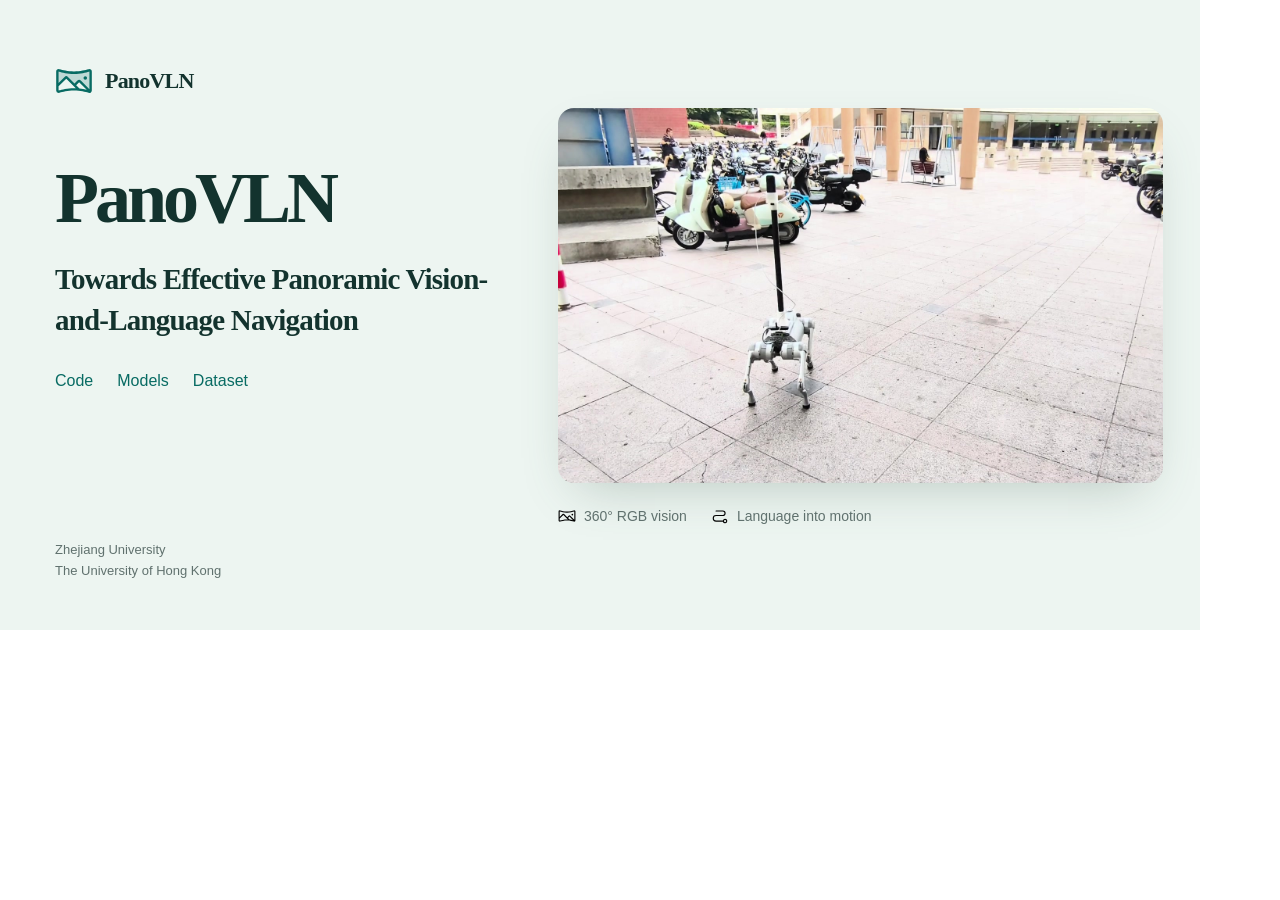
==== commit 1a81e63d: "Frame the social preview around the robot footage" ====
--- a/tools/social-card.html
+++ b/tools/social-card.html
@@ -1,3 +1,3 @@
 <!doctype html><html lang="en"><head><meta charset="utf-8"><link rel="stylesheet" href="../docs/styles.css"><style>
-html,body{width:1200px;height:630px;overflow:hidden}.social-card{width:1200px;height:630px;display:grid;grid-template-columns:520px 680px;background:#edf5f1}.social-copy{padding:62px 0 48px 55px;position:relative;z-index:1;display:flex;flex-direction:column}.social-brand{display:flex;align-items:center;gap:12px;font:650 22px Manrope;letter-spacing:-.8px}.social-brand img{width:38px;height:38px}.social-copy h1{font:650 72px/1.2 Manrope;letter-spacing:-4px;margin:55px 0 18px}.social-title{font:550 29px/1.4 Manrope;letter-spacing:-.8px;max-width:455px}.social-resources{display:flex;gap:24px;margin-top:27px;font-size:16px;color:#086b63}.social-universities{font-size:13px;color:#60716e;margin-top:auto}.social-film{padding:60px 36px 55px 38px;display:flex;justify-content:center;flex-direction:column}.social-film>img{width:605px;height:375px;object-fit:cover;object-position:34% center;border-radius:16px;box-shadow:0 20px 50px -20px #45645455}.social-film p{font-size:14px;color:#60716e;margin-top:22px;display:flex;gap:24px}.social-film span{display:flex;gap:8px;align-items:center}.social-film .icon{width:18px;height:18px}
-</style></head><body><div class="social-card"><div class="social-copy"><div class="social-brand"><img src="../docs/assets/brand/logo.svg" alt="">PanoVLN</div><h1>PanoVLN</h1><p class="social-title">Towards Effective Panoramic Vision-and-Language Navigation</p><div class="social-resources"><span>Code</span><span>Models</span><span>Dataset</span></div><p class="social-universities">Zhejiang University<br>The University of Hong Kong</p></div><div class="social-film"><img src="../docs/assets/media/hero-poster.jpg" alt="PanoVLN robot navigating on campus"><p><span><img class="icon" src="../docs/assets/icons/phosphor/regular/panorama.svg" alt="">360° RGB vision</span><span><img class="icon" src="../docs/assets/icons/phosphor/regular/path.svg" alt="">Language into motion</span></p></div></div></body></html>
+html,body{width:1200px;height:630px;overflow:hidden}.social-card{width:1200px;height:630px;display:grid;grid-template-columns:520px 680px;background:#edf5f1}.social-copy{padding:62px 0 48px 55px;position:relative;z-index:1;display:flex;flex-direction:column}.social-brand{display:flex;align-items:center;gap:12px;font:650 22px Manrope;letter-spacing:-.8px}.social-brand img{width:38px;height:38px}.social-copy h1{font:650 72px/1.2 Manrope;letter-spacing:-4px;margin:55px 0 18px}.social-title{font:550 29px/1.4 Manrope;letter-spacing:-.8px;max-width:455px}.social-resources{display:flex;gap:24px;margin-top:27px;font-size:16px;color:#086b63}.social-universities{font-size:13px;color:#60716e;margin-top:auto}.social-film{padding:60px 36px 55px 38px;display:flex;justify-content:center;flex-direction:column}.social-still{width:605px;height:375px;overflow:hidden;border-radius:16px;box-shadow:0 20px 50px -20px #45645455}.social-still>img{width:750px;height:auto;max-width:none;transform:translateX(-48px)}.social-film p{font-size:14px;color:#60716e;margin-top:22px;display:flex;gap:24px}.social-film span{display:flex;gap:8px;align-items:center}.social-film .icon{width:18px;height:18px}
+</style></head><body><div class="social-card"><div class="social-copy"><div class="social-brand"><img src="../docs/assets/brand/logo.svg" alt="">PanoVLN</div><h1>PanoVLN</h1><p class="social-title">Towards Effective Panoramic Vision-and-Language Navigation</p><div class="social-resources"><span>Code</span><span>Models</span><span>Dataset</span></div><p class="social-universities">Zhejiang University<br>The University of Hong Kong</p></div><div class="social-film"><div class="social-still"><img src="../docs/assets/media/hero-poster.jpg" alt="PanoVLN robot navigating on campus"></div><p><span><img class="icon" src="../docs/assets/icons/phosphor/regular/panorama.svg" alt="">360° RGB vision</span><span><img class="icon" src="../docs/assets/icons/phosphor/regular/path.svg" alt="">Language into motion</span></p></div></div></body></html>
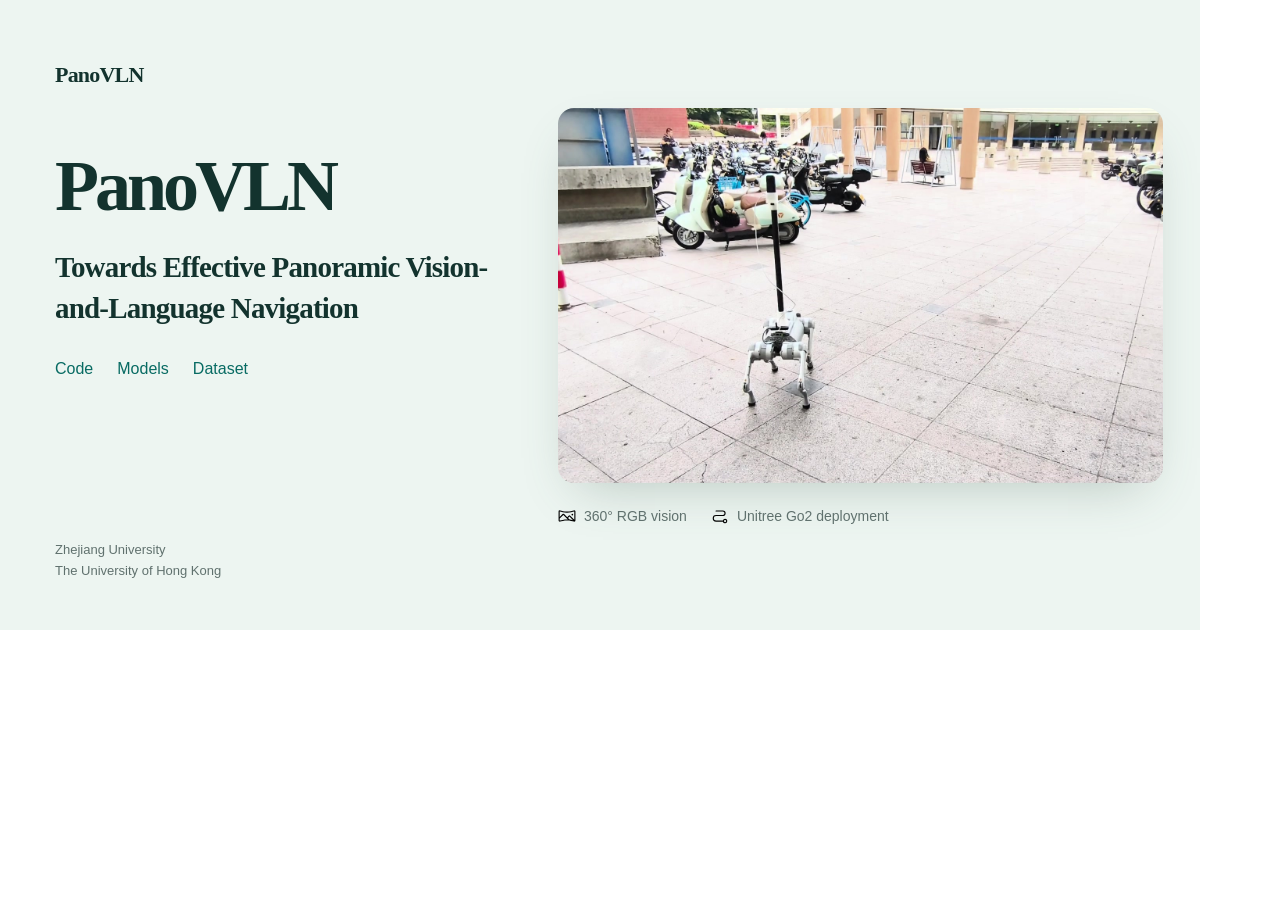
==== commit 86413820: "Improve reproduction docs and restore full-resolution robot demos" ====
--- a/tools/social-card.html
+++ b/tools/social-card.html
@@ -1,3 +1,3 @@
 <!doctype html><html lang="en"><head><meta charset="utf-8"><link rel="stylesheet" href="../docs/styles.css"><style>
 html,body{width:1200px;height:630px;overflow:hidden}.social-card{width:1200px;height:630px;display:grid;grid-template-columns:520px 680px;background:#edf5f1}.social-copy{padding:62px 0 48px 55px;position:relative;z-index:1;display:flex;flex-direction:column}.social-brand{display:flex;align-items:center;gap:12px;font:650 22px Manrope;letter-spacing:-.8px}.social-brand img{width:38px;height:38px}.social-copy h1{font:650 72px/1.2 Manrope;letter-spacing:-4px;margin:55px 0 18px}.social-title{font:550 29px/1.4 Manrope;letter-spacing:-.8px;max-width:455px}.social-resources{display:flex;gap:24px;margin-top:27px;font-size:16px;color:#086b63}.social-universities{font-size:13px;color:#60716e;margin-top:auto}.social-film{padding:60px 36px 55px 38px;display:flex;justify-content:center;flex-direction:column}.social-still{width:605px;height:375px;overflow:hidden;border-radius:16px;box-shadow:0 20px 50px -20px #45645455}.social-still>img{width:750px;height:auto;max-width:none;transform:translateX(-48px)}.social-film p{font-size:14px;color:#60716e;margin-top:22px;display:flex;gap:24px}.social-film span{display:flex;gap:8px;align-items:center}.social-film .icon{width:18px;height:18px}
-</style></head><body><div class="social-card"><div class="social-copy"><div class="social-brand"><img src="../docs/assets/brand/logo.svg" alt="">PanoVLN</div><h1>PanoVLN</h1><p class="social-title">Towards Effective Panoramic Vision-and-Language Navigation</p><div class="social-resources"><span>Code</span><span>Models</span><span>Dataset</span></div><p class="social-universities">Zhejiang University<br>The University of Hong Kong</p></div><div class="social-film"><div class="social-still"><img src="../docs/assets/media/hero-poster.jpg" alt="PanoVLN robot navigating on campus"></div><p><span><img class="icon" src="../docs/assets/icons/phosphor/regular/panorama.svg" alt="">360° RGB vision</span><span><img class="icon" src="../docs/assets/icons/phosphor/regular/path.svg" alt="">Language into motion</span></p></div></div></body></html>
+</style></head><body><div class="social-card"><div class="social-copy"><div class="social-brand">PanoVLN</div><h1>PanoVLN</h1><p class="social-title">Towards Effective Panoramic Vision-and-Language Navigation</p><div class="social-resources"><span>Code</span><span>Models</span><span>Dataset</span></div><p class="social-universities">Zhejiang University<br>The University of Hong Kong</p></div><div class="social-film"><div class="social-still"><img src="../docs/assets/media/hero-poster.jpg" alt="PanoVLN robot navigating on campus"></div><p><span><img class="icon" src="../docs/assets/icons/phosphor/regular/panorama.svg" alt="">360° RGB vision</span><span><img class="icon" src="../docs/assets/icons/phosphor/regular/path.svg" alt="">Unitree Go2 deployment</span></p></div></div></body></html>
--- a/docs/styles.css
+++ b/docs/styles.css
@@ -384,7 +384,7 @@
 }
 .demo-screen video {
   width:100%;
-  aspect-ratio:2560/720;
+  aspect-ratio:2/1;
   object-fit:contain
 }
 .demo-caption {
@@ -1706,3 +1706,22 @@
     height:21px
   }
 }
+
+/* Full-size camera views; preserve native frames instead of a shrunken split screen. */
+.demo-toolbar {display:flex;align-items:center;justify-content:space-between;gap:16px;flex-wrap:wrap;margin-bottom:18px}
+.view-switch {display:flex;padding:4px;gap:3px;border:1px solid #d9e5df;border-radius:9px;background:#edf3ef}
+.view-switch button {background:transparent;border:0;border-radius:6px;padding:9px 14px;font:500 13px/1.3 "DM Sans",sans-serif;color:var(--muted)}
+.view-switch button[aria-pressed=true] {background:white;color:var(--green);box-shadow:0 1px 4px #18362a17}
+.demo-options {display:flex;align-items:center;gap:16px;font-size:12px;color:var(--muted);flex-wrap:wrap}
+.demo-options label {display:flex;align-items:center;gap:7px}
+.demo-options select {background:white;border:1px solid #d9e5df;border-radius:6px;padding:7px 6px;color:var(--ink);font:inherit}
+.demo-options a {color:var(--green);font-weight:600}
+[hidden] {display:none !important}
+.hero-stage video {aspect-ratio:1920/872}
+@media (max-width:600px) {
+  .demo-toolbar {gap:12px}
+  .view-switch {width:100%}
+  .view-switch button {flex:1;padding:9px 7px;font-size:11px}
+  .demo-options {gap:12px;width:100%}
+  .demo-options a {margin-left:auto}
+}
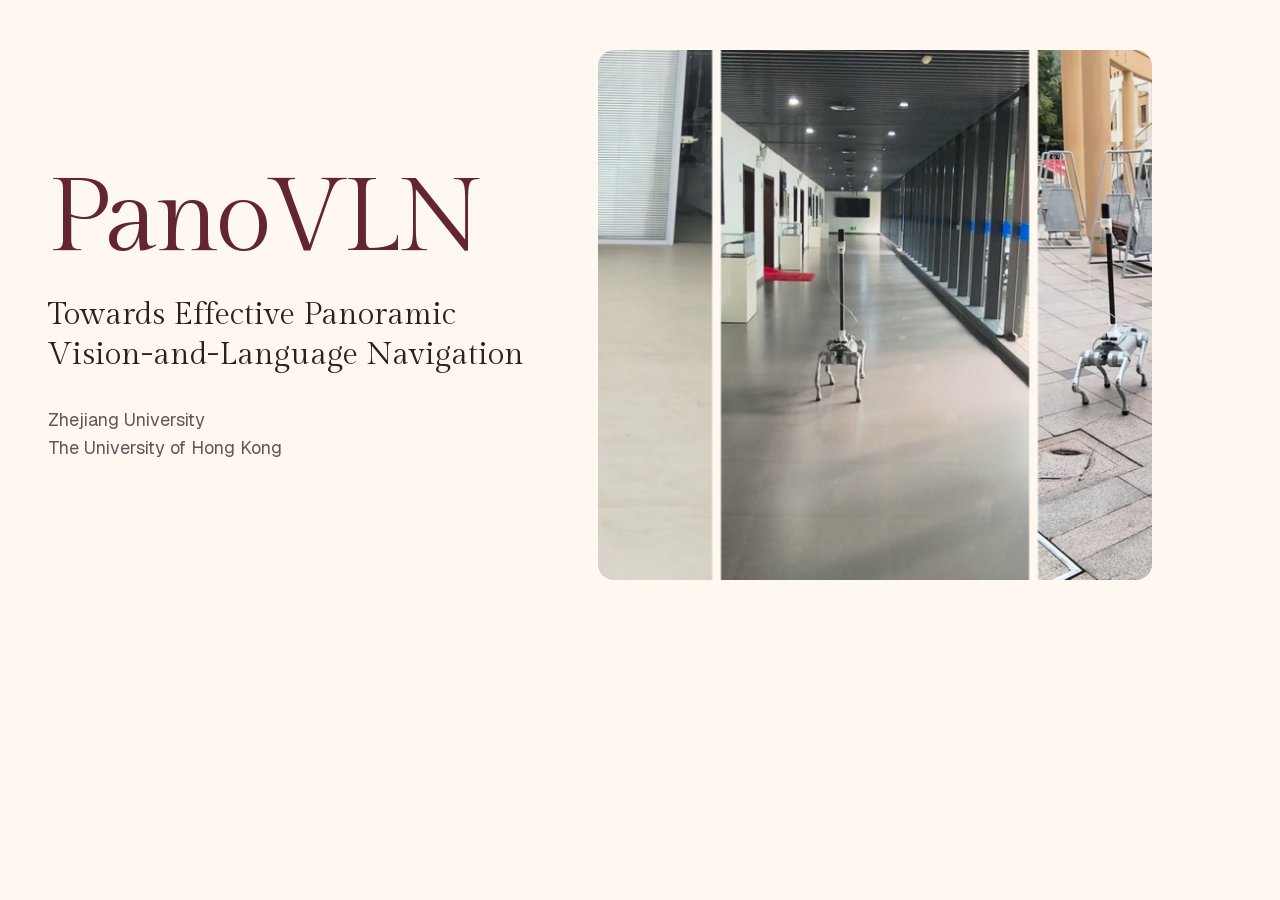
==== commit 9a360a74: "Redesign project page and prepare original 3x release film" ====
--- a/tools/social-card.html
+++ b/tools/social-card.html
@@ -1,3 +1,3 @@
 <!doctype html><html lang="en"><head><meta charset="utf-8"><link rel="stylesheet" href="../docs/styles.css"><style>
-html,body{width:1200px;height:630px;overflow:hidden}.social-card{width:1200px;height:630px;display:grid;grid-template-columns:520px 680px;background:#edf5f1}.social-copy{padding:62px 0 48px 55px;position:relative;z-index:1;display:flex;flex-direction:column}.social-brand{display:flex;align-items:center;gap:12px;font:650 22px Manrope;letter-spacing:-.8px}.social-brand img{width:38px;height:38px}.social-copy h1{font:650 72px/1.2 Manrope;letter-spacing:-4px;margin:55px 0 18px}.social-title{font:550 29px/1.4 Manrope;letter-spacing:-.8px;max-width:455px}.social-resources{display:flex;gap:24px;margin-top:27px;font-size:16px;color:#086b63}.social-universities{font-size:13px;color:#60716e;margin-top:auto}.social-film{padding:60px 36px 55px 38px;display:flex;justify-content:center;flex-direction:column}.social-still{width:605px;height:375px;overflow:hidden;border-radius:16px;box-shadow:0 20px 50px -20px #45645455}.social-still>img{width:750px;height:auto;max-width:none;transform:translateX(-48px)}.social-film p{font-size:14px;color:#60716e;margin-top:22px;display:flex;gap:24px}.social-film span{display:flex;gap:8px;align-items:center}.social-film .icon{width:18px;height:18px}
-</style></head><body><div class="social-card"><div class="social-copy"><div class="social-brand">PanoVLN</div><h1>PanoVLN</h1><p class="social-title">Towards Effective Panoramic Vision-and-Language Navigation</p><div class="social-resources"><span>Code</span><span>Models</span><span>Dataset</span></div><p class="social-universities">Zhejiang University<br>The University of Hong Kong</p></div><div class="social-film"><div class="social-still"><img src="../docs/assets/media/hero-poster.jpg" alt="PanoVLN robot navigating on campus"></div><p><span><img class="icon" src="../docs/assets/icons/phosphor/regular/panorama.svg" alt="">360° RGB vision</span><span><img class="icon" src="../docs/assets/icons/phosphor/regular/path.svg" alt="">Unitree Go2 deployment</span></p></div></div></body></html>
+html,body{width:1200px;height:630px;overflow:hidden}body{display:grid;grid-template-columns:550px 650px;align-items:center;padding:48px;background:var(--paper)}main{padding-right:32px}h1{font:400 104px/1 var(--serif);color:var(--wine);letter-spacing:-4px}p{font:400 31px/1.3 var(--serif);margin-top:24px}small{display:block;font-size:18px;margin-top:30px;color:var(--muted)}img{width:554px;height:530px;object-fit:cover;border-radius:16px}
+</style></head><body><main><h1>PanoVLN</h1><p>Towards Effective Panoramic Vision-and-Language Navigation</p><small>Zhejiang University<br>The University of Hong Kong</small></main><img src="../docs/assets/media/film-poster.jpg" alt="PanoVLN real-world navigation"></body></html>
--- a/docs/styles.css
+++ b/docs/styles.css
@@ -1,1727 +1,975 @@
 @font-face {
-  font-family:Manrope;
-  src:url('assets/fonts/manrope.woff2') format('woff2');
-  font-weight:200 800;
-  font-display:swap
-}
+  font-family:Geist;
+  src:url('assets/fonts/geist.woff2') format('woff2');
+  font-weight:100 900;
+  font-style:normal;
+  font-display:swap;
+}
+
 @font-face {
-  font-family:'DM Sans';
-  src:url('assets/fonts/dm-sans.woff2') format('woff2');
-  font-weight:100 1000;
-  font-display:swap
-}
+  font-family:'Gilda Display';
+  src:url('assets/fonts/gilda-display.woff2') format('woff2');
+  font-weight:400;
+  font-style:normal;
+  font-display:swap;
+}
+
 :root {
-  --ink:#13332e;
-  --muted:#60716e;
-  --green:#086b63;
-  --mist:#dfedeb;
-  --paper:#f6f8f7;
-  --line:#dce5e2;
+  --paper:#fff8f0;
   --white:#fff;
-  --radius:20px
-}
+  --ink:#321c22;
+  --muted:#64555b;
+  --wine:#63252f;
+  --rule:#dccfcd;
+  --serif:'Gilda Display',Georgia,serif;
+  --sans:Geist,Arial,sans-serif;
+}
+
 * {
-  box-sizing:border-box
-}
+  box-sizing:border-box;
+}
+
 html {
   scroll-behavior:smooth;
-  scroll-padding-top:100px
-}
+  scroll-padding-top:24px;
+}
+
 body {
   margin:0;
+  background:var(--paper);
   color:var(--ink);
-  background:white;
-  font-family:'DM Sans',sans-serif;
-  font-size:16px;
+  font-family:var(--sans);
+  font-size:19px;
   line-height:1.6;
-  -webkit-font-smoothing:antialiased
-}
-button,input,select {
-  font:inherit
-}
-button,a,select {
-  -webkit-tap-highlight-color:transparent
-}
-button,select {
-  cursor:pointer
-}
+  -webkit-font-smoothing:antialiased;
+}
+
 a {
   color:inherit;
-  text-decoration:none
-}
-img,video {
-  display:block;
-  max-width:100%
-}
+  text-decoration:none;
+}
+
 button {
-  color:inherit
-}
-button:disabled {
-  cursor:default
-}
-button:focus-visible,a:focus-visible,select:focus-visible,[tabindex]:focus-visible {
-  outline:3px solid #e19849;
-  outline-offset:5px
-}
-h1,h2,h3,p,figure,blockquote {
-  margin:0
-}
+  font:inherit;
+  color:inherit;
+}
+
+button,a {
+  -webkit-tap-highlight-color:transparent;
+}
+
+button {
+  cursor:pointer;
+}
+
+img {
+  max-width:100%;
+  height:auto;
+}
+
+p,h1,h2,h3,figure {
+  margin:0;
+}
+
 h1,h2,h3 {
-  font-family:Manrope,sans-serif;
-  font-weight:600;
-  line-height:1.2
-}
+  font-weight:400;
+  line-height:1.12;
+}
+
 h2 {
-  font-size:clamp(32px,3.2vw,44px);
-  letter-spacing:-1.7px
-}
+  font:400 clamp(38px,4.2vw,54px)/1.12 var(--serif);
+  letter-spacing:-1.5px;
+}
+
 h3 {
-  font-size:22px;
-  letter-spacing:-.55px
-}
+  font:400 30px/1.2 var(--serif);
+  letter-spacing:-.5px;
+}
+
+a:focus-visible,button:focus-visible,summary:focus-visible,[tabindex]:focus-visible {
+  outline:3px solid var(--wine);
+  outline-offset:5px;
+}
+
 .wrap {
-  width:min(1280px,calc(100% - 112px));
-  margin-inline:auto
-}
+  width:min(1160px,calc(100% - 64px));
+  margin-inline:auto;
+}
+
 .icon {
-  width:20px;
-  height:20px;
-  flex:none;
-  object-fit:contain
-}
+  width:22px;
+  height:22px;
+  object-fit:contain;
+  flex-shrink:0;
+}
+
 .skip {
-  position:fixed;
-  top:-60px;
-  left:12px;
-  background:white;
-  padding:10px 18px;
-  z-index:100
-}
+  position:absolute;
+  top:-80px;
+  left:20px;
+  background:var(--white);
+  padding:12px;
+  z-index:20;
+}
+
 .skip:focus {
-  top:8px
-}
-.site-header {
-  position:sticky;
-  top:0;
-  background:#f6f8f7f5;
-  backdrop-filter:blur(16px);
-  z-index:20;
-  border-bottom:1px solid #dce5e266
-}
-.header-row {
-  height:78px;
-  display:flex;
-  align-items:center;
-  justify-content:space-between;
-  gap:28px
-}
-.brand {
-  display:inline-flex;
-  align-items:center;
-  gap:10px;
-  font-family:Manrope;
-  font-weight:750;
-  font-size:24px;
-  letter-spacing:-1px;
-  white-space:nowrap
-}
-.header-row nav {
-  display:flex;
-  gap:29px;
-  font-size:14px;
-  font-weight:500
-}
-.header-row nav a {
-  padding:12px 0;
-  color:#465d57
-}
-.header-row nav a:hover {
-  color:var(--green)
-}
-.header-github {
-  display:flex;
-  align-items:center;
-  gap:9px;
-  font-size:14px;
-  font-weight:600
-}
-.header-github>.icon:last-child {
-  width:15px
-}
-.hero {
-  background:linear-gradient(120deg,#f6f8f7 20%,#edf5f1 100%);
-  padding-top:70px
-}
-.hero-grid {
-  display:grid;
-  grid-template-columns:.84fr 1.16fr;
-  gap:66px;
-  align-items:center
-}
-.hero-copy h1 {
-  font-size:clamp(54px,5.5vw,76px);
-  letter-spacing:-4px;
-  line-height:1.08;
-  margin-bottom:19px;
-  font-weight:650
-}
-.paper-title {
-  font-family:Manrope;
-  font-size:28px;
-  line-height:1.35;
-  font-weight:550;
-  letter-spacing:-.9px;
-  max-width:430px
-}
-.hero-description {
-  color:var(--muted);
-  margin-top:24px;
-  font-size:17px;
-  line-height:1.65
-}
-.resources {
-  display:flex;
-  flex-wrap:wrap;
-  gap:10px;
-  margin-top:31px;
-  max-width:460px
-}
-.button {
-  display:inline-flex;
-  gap:9px;
-  align-items:center;
-  justify-content:center;
-  min-height:43px;
-  border:1px solid #cddbd5;
-  background:#fff;
-  border-radius:8px;
-  padding:10px 15px;
-  font-size:14px;
-  font-weight:550;
-  line-height:1.25;
-  transition:background .18s,border-color .18s
-}
-.button:hover:not(:disabled) {
-  background:#e8f0ec;
-  border-color:#a5bfb6
-}
-.button.primary {
-  background:var(--green);
-  border-color:var(--green);
-  color:white
-}
-.button.primary .icon {
-  filter:brightness(0) invert(1)
-}
-.button.primary:hover {
-  background:#06574f
-}
-.button:disabled {
-  color:#6c7773;
-  background:transparent;
-  border-color:#dce5e2
-}
-.button.arxiv .icon {
-  opacity:.5;
-  width:19px
-}
-.arxiv span {
-  font-size:10px;
-  border:1px solid #d4ded9;
-  border-radius:3px;
-  padding:2px 4px
-}
-.film-heading {
-  display:flex;
-  justify-content:space-between;
-  gap:16px;
-  font-size:13px;
-  margin-bottom:12px;
-  font-weight:600
-}
-.film-heading span:last-child {
-  color:var(--muted);
-  font-weight:400
-}
-.hero-media {
-  min-width:0
-}
-.hero-stage {
-  border-radius:18px;
-  overflow:hidden;
-  background:#18312c;
-  box-shadow:0 24px 55px -24px #365f5066
-}
-.hero-stage video {
-  width:100%;
-  aspect-ratio:16/9;
-  object-fit:contain
-}
-.film-footer {
-  display:flex;
-  align-items:center;
-  justify-content:space-between;
-  gap:12px;
-  margin-top:15px;
-  font-size:12px
-}
-.film-footer>div {
-  display:flex;
-  align-items:center;
-  gap:7px
-}
-.live-dot {
-  width:6px;
-  height:6px;
-  background:var(--green);
-  border-radius:50%
-}
-.text-control {
-  display:flex;
-  gap:5px;
-  align-items:center;
-  background:none;
-  border:0;
-  padding:5px 0;
-  font-size:12px;
-  font-weight:600
-}
-.text-control .icon {
-  width:14px;
-  height:14px
-}
-.capabilities {
-  display:flex;
-  justify-content:space-between;
-  gap:15px;
-  border-top:1px solid #cbded5;
-  margin-top:23px;
-  padding-top:20px;
-  font-size:12px;
-  color:#49655b
-}
-.capabilities>span {
-  display:flex;
-  align-items:center;
-  gap:8px
-}
-.capabilities .icon {
-  opacity:.6
-}
-.authors-block {
-  margin-top:56px;
-  padding:30px 0 34px;
-  border-top:1px solid #d9e5de;
-  text-align:center
-}
-.authors {
-  display:flex;
-  justify-content:center;
-  flex-wrap:wrap;
-  gap:8px 24px;
-  font-size:14px;
-  font-weight:500
-}
-.authors sup,.affiliations sup {
-  font-size:9px;
-  margin-left:2px;
-  position:relative;
-  top:-.2em
-}
-.affiliations {
-  display:flex;
-  flex-wrap:wrap;
-  justify-content:center;
-  gap:9px 26px;
-  color:var(--muted);
-  font-size:13px;
-  margin-top:12px
-}
-.section {
-  padding-top:96px;
-  padding-bottom:96px
-}
-.section-heading {
-  display:flex;
-  align-items:flex-end;
-  justify-content:space-between;
-  gap:40px;
-  margin-bottom:36px
-}
-.section-heading p {
-  color:var(--muted);
-  font-size:17px;
-  margin-top:13px;
-  max-width:670px
-}
-.tabs {
-  display:flex;
-  gap:3px;
-  background:var(--paper);
-  padding:5px;
-  border-radius:9px;
-  flex:none
-}
-.tabs button {
-  border:0;
-  background:transparent;
-  border-radius:6px;
-  padding:9px 19px;
-  font-size:14px;
-  color:var(--muted);
-  white-space:nowrap
-}
-.tabs [aria-selected=true] {
-  background:white;
-  color:var(--ink);
-  box-shadow:0 1px 5px #19342c18;
-  font-weight:600
-}
-.demo-screen {
-  overflow:hidden;
-  background:#eef2f0;
-  border-radius:14px
-}
-.demo-screen video {
-  width:100%;
-  aspect-ratio:2/1;
-  object-fit:contain
-}
-.demo-caption {
-  display:grid;
-  grid-template-columns:260px 1fr;
-  gap:28px;
-  margin:24px 0
-}
-.scene-name {
-  font-weight:650;
-  font-size:16px
-}
-.scene-name small {
-  display:block;
-  color:var(--muted);
-  font-size:12px;
-  font-weight:400;
-  margin-top:5px
-}
-.demo-caption p {
-  font-size:16px;
-  color:#50645b;
-  max-width:800px
-}
-.instruction-toggle {
-  border:0;
-  border-bottom:1px solid #97ada4;
-  background:none;
-  padding:0;
-  font-size:13px;
-  display:block;
-  margin-top:8px;
-  color:var(--green)
-}
-.scene-list {
-  display:grid;
-  grid-template-columns:repeat(3,1fr);
-  gap:15px
-}
-.scene-list.simulation {
-  grid-template-columns:repeat(4,1fr)
-}
-.scene {
-  display:flex;
-  gap:13px;
-  align-items:center;
-  background:var(--paper);
-  border:1px solid transparent;
-  border-radius:9px;
-  padding:9px;
-  text-align:left;
-  min-width:0
-}
-.scene:hover {
-  background:#eaf0ed
-}
-.scene[aria-pressed=true] {
-  border-color:#73a295;
-  background:#f0f7f3
-}
-.scene img {
-  width:88px;
-  aspect-ratio:1.6;
-  object-fit:cover;
-  border-radius:4px
-}
-.scene strong {
-  font-size:13px;
-  font-weight:600;
-  display:block;
-  line-height:1.35
-}
-.scene small {
-  font-size:11px;
-  color:var(--muted);
-  display:block;
-  margin-top:3px
-}
-.media-note {
-  color:var(--muted);
-  font-size:12px;
-  margin-top:16px
-}
-.comparison-section {
-  background:var(--ink);
-  color:white;
-  padding:76px 0 66px;
-  position:relative;
-  overflow:hidden
-}
-.comparison-section .section-heading {
-  align-items:center
-}
-.comparison-section .section-heading p {
-  color:#bdd1c9
-}
-.comparison-mark {
-  width:86px;
-  height:86px;
-  filter:brightness(0) invert(1);
-  opacity:.42
-}
-.shared-instruction {
-  font-size:21px;
-  line-height:1.5;
-  max-width:850px;
-  color:#d4e6df;
-  margin:25px 0 31px
-}
-.comparison-controls {
-  display:flex;
-  align-items:center;
-  justify-content:space-between;
-  gap:24px;
-  margin-bottom:25px
-}
-.compare-actions {
-  display:flex;
-  align-items:center;
-  gap:20px
-}
-.button.light {
-  background:#e1ede7;
-  border-color:#e1ede7;
-  color:var(--ink)
-}
-.quiet-button {
-  background:none;
-  border:0;
-  color:#d8e7df;
-  font-size:13px;
-  padding:9px
-}
-.quiet-button:hover {
-  color:white
-}
-.speed-control {
-  display:flex;
-  align-items:center;
-  gap:12px;
-  font-size:13px;
-  color:#bdd1c9
-}
-.comparison-section select {
-  background:#254740;
-  color:white;
-  border:1px solid #527064;
-  border-radius:6px;
-  padding:7px 25px 7px 10px;
-  font-size:14px
-}
-.comparison-grid {
-  display:grid;
-  grid-template-columns:1fr 1fr;
-  gap:24px
-}
-.comparison-label {
-  min-height:45px;
-  display:flex;
-  justify-content:space-between;
-  align-items:center;
-  gap:16px;
-  margin-bottom:10px
-}
-.comparison-label h3 {
-  font-size:19px;
-  letter-spacing:-.3px
-}
-.comparison-label h3 span {
-  font-family:'DM Sans';
-  font-size:10px;
-  vertical-align:middle;
-  font-weight:500;
-  background:#447568;
-  color:#eaf5f0;
-  border-radius:4px;
-  padding:3px 6px;
-  margin-left:7px
-}
-.comparison-label>span {
-  font-size:12px;
-  color:#afc9be
-}
-.comparison-label label {
-  font-size:13px;
-  color:#bad0c5
-}
-.comparison-label select {
-  font-size:15px;
-  font-weight:600;
-  background:#21473d;
-  border:0;
-  min-width:170px
-}
-.comparison-player {
-  background:#06110f;
-  border:1px solid #35564a;
-  border-radius:11px;
-  overflow:hidden;
-  aspect-ratio:1.9;
-  display:flex;
-  align-items:center;
-  justify-content:center
-}
-.comparison-player video {
-  width:100%;
-  height:100%;
-  object-fit:contain
-}
-.recording-status {
-  font-size:12px;
-  color:#bfd3c9;
-  margin-top:11px;
-  min-height:20px
-}
-.comparison-note {
-  font-size:12px;
-  color:#afc9be;
-  max-width:850px;
-  margin-top:25px
-}
-.comparison-error {
-  font-size:14px;
-  margin-top:12px
-}
-.comparison-error:empty {
-  display:none
-}
-.subtle-link {
-  display:inline-flex;
-  gap:9px;
-  align-items:center;
-  color:var(--green);
-  font-size:13px;
-  font-weight:600;
-  flex:none
-}
-.subtle-link .icon {
-  width:15px;
-  height:15px
-}
-.subtle-link:hover {
-  text-decoration:underline
-}
-.section-heading .method-intro {
-  max-width:690px;
-  line-height:1.6
-}
-.architecture {
-  background:white;
-  padding:22px 8px;
-  margin:14px 0 32px
-}
-.architecture img {
-  width:100%;
-  height:auto
-}
-.method-points {
-  display:grid;
-  grid-template-columns:repeat(3,1fr);
-  gap:46px
-}
-.method-points .icon {
-  width:37px;
-  height:37px;
-  margin-bottom:18px;
-  opacity:.85
-}
-.method-points h3 {
-  font-size:19px;
-  letter-spacing:-.45px;
-  margin-bottom:10px
-}
-.method-points p {
-  font-size:15px;
-  color:var(--muted);
-  line-height:1.6;
-  max-width:320px
-}
-.results-section {
-  background:var(--paper)
-}
-.simulation-results {
-  display:grid;
-  grid-template-columns:320px 1fr;
-  gap:68px;
-  align-items:start;
-  margin-top:45px
-}
-.result-context>p {
-  font-size:14px;
-  color:var(--muted);
-  margin:12px 0 25px
-}
-.result-stat {
-  display:flex;
-  align-items:center;
-  gap:18px;
-  margin-top:22px
-}
-.result-stat strong {
-  font-family:Manrope;
-  font-size:45px;
-  font-weight:600;
-  letter-spacing:-2px;
-  line-height:1.1;
-  color:var(--green)
-}
-.result-stat strong>span {
-  font-size:23px;
-  letter-spacing:-1px
-}
-.result-stat>div {
-  font-size:12px;
-  line-height:1.5
-}
-.result-stat small {
-  display:block;
-  font-size:11px;
-  color:var(--muted)
-}
-.table-wrap {
-  overflow-x:auto;
-  border:1px solid #d9e5df;
-  border-radius:10px;
-  background:white
-}
-.table-wrap table {
-  width:100%;
-  border-collapse:collapse;
-  font-size:13px;
-  white-space:nowrap;
-  text-align:right;
-  font-variant-numeric:tabular-nums
-}
-.table-wrap th {
-  font-weight:600
-}
-.table-wrap th,.table-wrap td {
-  padding:15px 15px
-}
-.table-wrap thead {
-  background:#eaf0ec;
-  color:#466259;
-  font-size:12px
-}
-.table-wrap th:first-child {
-  text-align:left
-}
-.table-wrap tbody tr+tr {
-  border-top:1px solid #e9eeeb
-}
-.table-wrap .ours {
-  background:#ddede4;
-  color:#064f43
-}
-.table-wrap .ours th,.table-wrap .ours td {
-  font-weight:700
-}
-.table-note {
-  font-size:11px;
-  line-height:1.6;
-  color:var(--muted);
-  margin-top:14px
-}
-.real-results {
-  margin-top:74px
-}
-.result-subheading {
-  display:flex;
-  justify-content:space-between;
-  align-items:start;
-  gap:60px;
-  margin-bottom:22px
-}
-.result-subheading>p {
-  max-width:560px;
-  color:var(--muted);
-  font-size:14px
-}
-.result-charts {
-  display:grid;
-  grid-template-columns:repeat(3,1fr);
-  gap:16px;
-  margin-top:24px
-}
-.result-charts figure {
-  background:white;
-  border-radius:12px;
-  padding:14px 4px
-}
-.result-charts img {
-  width:100%;
-  height:auto
-}
-.efficiency-block {
-  display:grid;
-  grid-template-columns:320px 1fr;
-  gap:68px;
-  margin-top:48px;
-  align-items:start
-}
-.efficiency-block h3 {
-  font-size:25px;
-  line-height:1.3
-}
-.efficiency-block p {
-  font-size:14px;
-  color:var(--muted);
-  margin:15px 0 18px
-}
-.efficiency-block .table-note {
-  font-size:11px;
-  margin:14px 0 0
-}
-.download-grid {
-  display:grid;
-  grid-template-columns:1fr 1fr;
-  gap:70px;
-  margin-top:45px
-}
-.code-resource>div {
-  background:#edf4f0;
-  border-radius:16px;
-  padding:29px 32px
-}
-.code-resource>div>.icon {
-  width:30px;
-  height:30px;
-  margin-bottom:16px
-}
-.code-resource h3 {
-  font-size:24px
-}
-.code-resource p {
-  font-size:15px;
-  color:var(--muted);
-  margin:13px 0 23px;
-  max-width:440px
-}
-.dataset-resource {
-  display:flex;
-  align-items:center;
-  gap:16px;
-  padding:25px 8px
-}
-.dataset-resource>.icon:first-child {
-  width:30px;
-  height:30px
-}
-.dataset-resource>.icon:last-child {
-  margin-left:auto
-}
-.dataset-resource span strong {
-  display:block;
-  font-size:15px;
-  font-weight:600
-}
-.dataset-resource small {
-  font-size:12px;
-  color:var(--muted);
-  display:block;
-  margin-top:3px
-}
-.model-resources h3 {
-  font-size:18px;
-  margin-bottom:15px;
-  padding-left:0
-}
-.download-row {
-  display:flex;
-  align-items:center;
-  gap:19px;
-  padding:23px 0;
-  border-bottom:1px solid var(--line)
-}
-.download-row>.icon:first-child {
-  width:24px;
-  height:24px;
-  opacity:.8
-}
-.download-row>.icon:last-child {
-  width:17px;
-  margin-left:auto
-}
-.download-row strong {
-  font-size:16px;
-  font-weight:600
-}
-.download-row small {
-  display:block;
-  font-size:13px;
-  color:var(--muted);
-  margin-top:5px
-}
-.download-row:hover strong,.dataset-resource:hover strong {
-  color:var(--green);
-  text-decoration:underline
-}
-.citation {
-  display:grid;
-  grid-template-columns:1fr 1.6fr;
-  gap:70px;
-  margin-top:66px;
-  padding-top:55px;
-  border-top:1px solid var(--line)
-}
-.citation h3 {
-  font-size:24px
-}
-.citation p {
-  font-size:14px;
-  color:var(--muted);
-  margin-top:12px;
-  max-width:280px
-}
-.code-block {
-  position:relative;
-  border-radius:12px;
-  background:var(--paper);
-  padding:51px 24px 21px;
-  min-width:0
-}
-.code-block pre {
-  margin:0;
-  font-size:11px;
-  line-height:1.85;
-  overflow-x:auto;
-  color:#416056
-}
-.copy {
-  position:absolute;
-  right:18px;
-  top:13px;
-  padding:5px 9px;
-  background:white;
-  border:1px solid #d3dfd8;
-  border-radius:5px;
-  font-size:11px
-}
-.footer {
-  background:var(--paper);
-  padding:28px 0
-}
-.footer>.wrap {
-  display:flex;
-  align-items:center;
-  gap:35px;
-  justify-content:space-between
-}
-.footer .brand {
-  font-size:19px
-}
-.footer p {
-  font-size:11px;
-  color:var(--muted)
-}
-.footer .wrap>div {
-  display:flex;
-  gap:20px;
-  font-size:11px;
-  color:var(--muted)
-}
-.visually-hidden,.sr-status {
-  position:absolute;
+  top:12px;
+}
+
+.visually-hidden {
+  position:absolute!important;
   width:1px;
   height:1px;
   padding:0;
-  margin:-1px;
   overflow:hidden;
   clip:rect(0,0,0,0);
   white-space:nowrap;
-  border:0
-}
-@media(min-width:1600px) {
+  border:0;
+}
+
+.masthead {
+  display:flex;
+  align-items:center;
+  justify-content:space-between;
+  gap:24px;
+  height:84px;
+  border-bottom:1px solid var(--rule);
+}
+
+.wordmark {
+  font-size:24px;
+  font-weight:650;
+  letter-spacing:-1px;
+}
+
+.masthead nav {
+  display:flex;
+  gap:28px;
+  font-size:17px;
+}
+
+.masthead nav a:hover {
+  color:var(--wine);
+  text-decoration:underline;
+  text-underline-offset:6px;
+}
+
+.repo-link {
+  display:flex;
+  align-items:center;
+  gap:8px;
+  font-size:17px;
+}
+
+.hero {
+  text-align:center;
+  padding:44px 0 34px;
+}
+
+.hero h1 {
+  font:400 clamp(76px,9.2vw,122px)/1.03 var(--serif);
+  letter-spacing:-5px;
+  color:var(--wine);
+}
+
+.paper-title {
+  font:400 clamp(29px,3.3vw,43px)/1.18 var(--serif);
+  letter-spacing:-1px;
+  margin:10px auto 24px;
+}
+
+.authors {
+  display:flex;
+  flex-wrap:wrap;
+  justify-content:center;
+  gap:4px 22px;
+  max-width:840px;
+  margin:auto;
+  font-size:18px;
+  line-height:1.7;
+}
+
+.authors span {
+  white-space:nowrap;
+}
+
+sup {
+  font-size:65%;
+  vertical-align:super;
+  margin-left:2px;
+}
+
+.affiliations {
+  display:flex;
+  justify-content:center;
+  flex-wrap:wrap;
+  gap:4px 24px;
+  margin:9px 0 21px;
+  font-size:17px;
+  color:var(--muted);
+}
+
+.hero-links {
+  display:flex;
+  justify-content:center;
+  flex-wrap:wrap;
+  gap:10px;
+}
+
+.button {
+  border:1px solid var(--rule);
+  background:transparent;
+  border-radius:100px;
+  display:inline-flex;
+  gap:8px;
+  align-items:center;
+  justify-content:center;
+  min-height:44px;
+  padding:8px 18px;
+  font-size:16px;
+  font-weight:500;
+  line-height:1.3;
+  transition:background .2s,color .2s,transform .2s;
+}
+
+.button:hover {
+  background:#f0e4db;
+  border-color:var(--wine);
+  transform:translateY(-1px);
+}
+
+.button.solid {
+  background:var(--wine);
+  color:var(--paper);
+  border-color:var(--wine);
+}
+
+.solid .icon {
+  filter:invert(1);
+}
+
+.button.unavailable {
+  color:var(--muted);
+  border-style:dashed;
+  cursor:default;
+}
+
+.button.unavailable:hover {
+  transform:none;
+  background:none;
+  border-color:var(--rule);
+}
+
+.section {
+  padding-block:56px;
+}
+
+.section-heading {
+  display:flex;
+  align-items:center;
+  justify-content:space-between;
+  gap:20px;
+  margin-bottom:24px;
+}
+
+.section-heading .inline-link {
+  font-size:17px;
+  white-space:nowrap;
+}
+
+.inline-link {
+  display:inline-flex;
+  align-items:center;
+  gap:8px;
+  color:var(--wine);
+}
+
+.inline-link:hover {
+  text-decoration:underline;
+  text-underline-offset:5px;
+}
+
+.film-section {
+  padding:16px 0 8px;
+}
+
+.film-section .section-heading {
+  margin-bottom:17px;
+}
+
+.film-section h2 {
+  font-family:var(--sans);
+  font-size:24px;
+  font-weight:500;
+  letter-spacing:-.7px;
+}
+
+.film-meta {
+  font-size:17px;
+  color:var(--muted);
+  display:flex;
+  align-items:center;
+  gap:12px;
+}
+
+.speed {
+  color:var(--wine);
+  border:1px solid var(--rule);
+  border-radius:24px;
+  padding:1px 10px;
+}
+
+.film {
+  position:relative;
+  aspect-ratio:16/9;
+  overflow:hidden;
+  border-radius:20px;
+  background:#241b1e;
+  border:1px solid var(--rule);
+}
+
+.film-cover {
+  width:100%;
+  height:100%;
+  padding:0;
+  border:0;
+  display:block;
+  position:relative;
+  background:var(--paper);
+}
+
+.film-poster {
+  display:block;
+  width:100%;
+  height:100%;
+  object-fit:cover;
+}
+
+.play-circle {
+  position:absolute;
+  left:50%;
+  top:50%;
+  transform:translate(-50%,-50%);
+  width:80px;
+  height:80px;
+  border-radius:50%;
+  background:var(--wine);
+  display:grid;
+  place-items:center;
+  box-shadow:0 0 0 8px #fff8f04d;
+  transition:scale .2s;
+}
+
+.play-circle .icon {
+  filter:invert(1);
+  width:32px;
+  height:32px;
+}
+
+.film-cover:hover .play-circle {
+  scale:1.08;
+}
+
+.film iframe {
+  display:block;
+  width:100%;
+  height:100%;
+  border:0;
+}
+
+.film-caption {
+  display:flex;
+  justify-content:space-between;
+  gap:20px;
+  font-size:17px;
+  color:var(--muted);
+  margin-top:12px;
+}
+
+.youtube-link {
+  color:var(--wine);
+  white-space:nowrap;
+  display:inline-flex;
+  align-items:center;
+  gap:5px;
+}
+
+.youtube-link .icon {
+  width:18px;
+  height:18px;
+}
+
+.lead {
+  max-width:1050px;
+  font-size:20px;
+  line-height:1.7;
+  margin-bottom:26px;
+}
+
+.architecture {
+  background:var(--white);
+  padding:28px 22px;
+  border-radius:16px;
+  border:1px solid var(--rule);
+}
+
+.architecture img {
+  display:block;
+  width:100%;
+}
+
+.method-facts {
+  display:grid;
+  grid-template-columns:repeat(3,1fr);
+  margin-top:24px;
+  gap:24px;
+}
+
+.method-facts p {
+  display:flex;
+  align-items:center;
+  gap:16px;
+  padding-right:20px;
+  border-right:1px solid var(--rule);
+}
+
+.method-facts p:last-child {
+  border:0;
+}
+
+.method-facts strong {
+  font-family:var(--serif);
+  font-size:48px;
+  line-height:1;
+  font-weight:400;
+  color:var(--wine);
+}
+
+.method-facts span {
+  font-size:17px;
+  color:var(--muted);
+  line-height:1.35;
+}
+
+.results {
+  background:#f2e9e1;
+  border-block:1px solid var(--rule);
+}
+
+.result-heading {
+  display:flex;
+  align-items:baseline;
+  gap:25px;
+  justify-content:space-between;
+  margin:30px 0 16px;
+}
+
+.result-heading p {
+  color:var(--muted);
+  font-size:17px;
+}
+
+.table-wrap {
+  overflow-x:auto;
+  border-block:1px solid var(--rule);
+}
+
+table {
+  width:100%;
+  border-collapse:collapse;
+  font-size:18px;
+  font-variant-numeric:tabular-nums;
+  text-align:right;
+  white-space:nowrap;
+}
+
+th,td {
+  padding:14px 18px;
+  border-bottom:1px solid var(--rule);
+}
+
+th {
+  font-weight:500;
+}
+
+thead th {
+  font-size:17px;
+  background:#ffffff6b;
+}
+
+th:first-child,td:first-child {
+  text-align:left;
+}
+
+tbody tr:last-child>* {
+  border-bottom:0;
+}
+
+tr.ours {
+  background:#e8d5d2;
+  color:var(--wine);
+  font-weight:650;
+}
+
+.ours th {
+  font-weight:650;
+}
+
+caption {
+  text-align:left;
+  font-size:17px;
+  color:var(--muted);
+  padding:0 0 10px;
+}
+
+.table-note {
+  font-size:17px;
+  line-height:1.55;
+  color:var(--muted);
+  margin-top:12px;
+}
+
+.realworld-results {
+  display:grid;
+  grid-template-columns:.85fr 1.5fr;
+  gap:46px;
+  margin-top:48px;
+}
+
+.realworld-results > div {
+  min-width:0;
+}
+
+.realworld-results h3 {
+  font-size:34px;
+  margin-bottom:16px;
+}
+
+.realworld-results p {
+  font-size:18px;
+  line-height:1.65;
+  margin-top:12px;
+}
+
+.efficiency {
+  margin-top:30px;
+  border-block:1px solid var(--rule);
+}
+
+.efficiency summary {
+  list-style:none;
+  display:flex;
+  justify-content:space-between;
+  cursor:pointer;
+  font-size:20px;
+  padding:18px 0;
+}
+
+.efficiency summary::-webkit-details-marker {
+  display:none;
+}
+
+.efficiency summary span {
+  font-size:26px;
+  color:var(--wine);
+}
+
+.efficiency[open] summary span {
+  transform:rotate(45deg);
+}
+
+.details-content {
+  padding-bottom:24px;
+}
+
+.resource-list {
+  border-top:1px solid var(--rule);
+}
+
+.resource-list>a {
+  display:grid;
+  grid-template-columns:320px 1fr 22px;
+  align-items:center;
+  gap:20px;
+  border-bottom:1px solid var(--rule);
+  padding:23px 0;
+  font-size:18px;
+  transition:background .2s;
+}
+
+.resource-list>a:hover {
+  background:#f1e6de;
+}
+
+.resource-name {
+  display:flex;
+  align-items:center;
+  gap:12px;
+  font-weight:550;
+  font-size:20px;
+  color:var(--wine);
+}
+
+.resource-list>a>span:nth-child(2) {
+  color:var(--muted);
+}
+
+.citation-section {
+  padding-top:8px;
+}
+
+.citation-section pre {
+  margin:0;
+  padding:26px;
+  background:#f3ebe5;
+  border:1px solid var(--rule);
+  border-radius:14px;
+  overflow-x:auto;
+  font-size:16px;
+  line-height:1.7;
+}
+
+.citation-section code {
+  font-family:ui-monospace,SFMono-Regular,Consolas,monospace;
+}
+
+.footer {
+  padding:48px 0;
+  background:linear-gradient(90deg,#291d24cc,#291d2480),url('assets/media/hallway-carpet-still.jpg') center 48%/cover;
+  color:var(--paper);
+}
+
+.footer-panel {
+  display:flex;
+  align-items:center;
+  justify-content:space-between;
+  gap:30px;
+  padding:30px 36px;
+  background:#ffffff12;
+  border:1px solid #ffffff33;
+  border-radius:20px;
+  backdrop-filter:blur(12px);
+}
+
+.footer-title {
+  font:400 54px/1 var(--serif);
+}
+
+.footer-panel p {
+  margin-top:14px;
+  font-size:17px;
+  line-height:1.5;
+}
+
+.footer-links {
+  display:grid;
+  gap:14px;
+  font-size:18px;
+}
+
+.footer-links a {
+  display:flex;
+  align-items:center;
+  justify-content:space-between;
+  gap:36px;
+}
+
+.footer-links .icon {
+  filter:invert(1);
+}
+
+@media(min-width:1400px) {
   .hero {
-    padding-top:86px
-  }
-  .hero-grid {
-    gap:95px
-  }
-  .hero-copy h1 {
-    font-size:80px
-  }
-  .hero-copy .paper-title {
-    font-size:30px
-  }
-  .hero-media {
-    padding-top:10px
-  }
-  .authors-block {
-    margin-top:65px
-  }
-}
-@media(max-width:1150px) {
+    padding-top:48px;
+  }
+  .film-section {
+    padding-top:20px;
+  }
+}
+
+@media(max-width:900px) {
   .wrap {
-    width:calc(100% - 72px)
-  }
-  .hero-grid {
-    gap:40px;
-    grid-template-columns:.9fr 1.1fr
-  }
-  .hero-copy h1 {
-    font-size:62px
+    width:calc(100% - 40px);
+  }
+  .masthead nav {
+    gap:18px;
+  }
+  .hero h1 {
+    font-size:92px;
   }
   .paper-title {
-    font-size:24px
-  }
-  .hero-description {
-    font-size:15px
-  }
-  .resources {
-    gap:8px
-  }
-  .resources .button {
-    padding:10px 11px;
-    font-size:12px
-  }
-  .capabilities {
+    font-size:36px;
+  }
+  .authors {
+    max-width:660px;
+  }
+  .realworld-results {
+    grid-template-columns:1fr;
+    gap:20px;
+  }
+  .realworld-results>div:first-child {
+    max-width:760px;
+  }
+  .method-facts p {
+    display:block;
+  }
+  .method-facts span {
+    display:block;
+    margin-top:10px;
+  }
+  .resource-list>a {
+    grid-template-columns:260px 1fr 22px;
+    gap:16px;
+  }
+  .film-caption {
+    display:block;
+  }
+  .youtube-link {
+    margin-left:8px;
+  }
+}
+
+@media(max-width:600px) {
+  body {
+    font-size:17px;
+  }
+  .wrap {
+    width:calc(100% - 32px);
+  }
+  .masthead {
+    height:68px;
+    gap:12px;
+  }
+  .masthead nav {
+    gap:14px;
+    font-size:16px;
+  }
+  .masthead nav a:nth-child(2),.masthead nav a:nth-child(4) {
+    display:none;
+  }
+  .repo-link {
+    font-size:16px;
+  }
+  .repo-link>.icon:last-child {
+    display:none;
+  }
+  .wordmark {
+    font-size:21px;
+  }
+  .hero {
+    padding:30px 0 24px;
+  }
+  .hero h1 {
+    font-size:76px;
+    letter-spacing:-3px;
+  }
+  .paper-title {
+    font-size:29px;
+    line-height:1.2;
+    letter-spacing:-.5px;
+    margin:13px 0 21px;
+  }
+  .desktop-break {
+    display:none;
+  }
+  .authors {
+    font-size:17px;
+    gap:4px 14px;
+  }
+  .affiliations {
+    display:block;
+    font-size:16px;
+    margin:12px 0 20px;
+  }
+  .affiliations span {
+    display:block;
+  }
+  .hero-links {
+    gap:8px;
+  }
+  .button {
+    font-size:16px;
+    min-height:44px;
+    padding:9px 13px;
+    gap:6px;
+  }
+  .button .icon {
+    width:19px;
+    height:19px;
+  }
+  .section {
+    padding-block:40px;
+  }
+  .section-heading {
+    align-items:flex-start;
+    gap:12px;
+    margin-bottom:20px;
+  }
+  .section-heading h2 {
+    font-size:38px;
+    letter-spacing:-1px;
+  }
+  .section-heading .inline-link {
+    font-size:16px;
+    white-space:normal;
+    text-align:right;
+    max-width:125px;
+    line-height:1.4;
+  }
+  .film-section {
+    padding-top:8px;
+  }
+  .film-section .section-heading {
+    display:block;
+    margin-bottom:12px;
+  }
+  .film-section h2 {
+    font-size:23px;
+    letter-spacing:-.4px;
+  }
+  .film-meta {
+    font-size:16px;
+    margin-top:6px;
+    gap:9px;
+  }
+  .film {
+    border-radius:12px;
+  }
+  .play-circle {
+    width:50px;
+    height:50px;
+    box-shadow:0 0 0 5px #fff8f04d;
+  }
+  .play-circle .icon {
+    width:25px;
+    height:25px;
+  }
+  .film-caption {
+    font-size:16px;
+    line-height:1.55;
+  }
+  .youtube-link {
+    display:flex;
+    margin:6px 0 0;
+  }
+  .lead {
+    font-size:18px;
+    line-height:1.65;
+  }
+  .architecture {
+    padding:16px 6px;
+    border-radius:10px;
+  }
+  .method-facts {
+    gap:12px;
+    margin-top:18px;
+  }
+  .method-facts p {
+    padding-right:10px;
+  }
+  .method-facts strong {
+    font-size:36px;
+  }
+  .method-facts span {
+    font-size:16px;
+    line-height:1.4;
+  }
+  .result-heading {
+    display:block;
+    margin-top:24px;
+  }
+  .result-heading h3 {
+    font-size:28px;
+  }
+  .result-heading p {
+    margin-top:10px;
+    font-size:16px;
+  }
+  table {
+    font-size:17px;
+  }
+  th,td {
+    padding:13px 12px;
+  }
+  thead th {
+    font-size:16px;
+  }
+  .table-note {
+    font-size:16px;
+  }
+  .realworld-results {
+    margin-top:30px;
+  }
+  .realworld-results > div {
+  min-width:0;
+}
+
+.realworld-results h3 {
+    font-size:30px;
+  }
+  .realworld-results p {
+    font-size:17px;
+  }
+  .efficiency summary {
+    font-size:18px;
+  }
+  .resource-list>a {
+    grid-template-columns:1fr 22px;
+    gap:8px 12px;
+    padding:19px 0;
+  }
+  .resource-name {
+    font-size:20px;
+  }
+  .resource-list>a>span:nth-child(2) {
+    grid-column:1;
+    font-size:17px;
+  }
+  .resource-list>a>.icon {
+    grid-column:2;
+    grid-row:1/3;
+  }
+  .citation-section {
+    padding-top:0;
+  }
+  .citation-section .section-heading {
+    align-items:center;
+  }
+  .citation-section pre {
+    font-size:15px;
+    padding:20px 16px;
+  }
+  .footer {
+    padding:28px 0;
+  }
+  .footer-panel {
+    padding:26px;
+    align-items:flex-start;
+  }
+  .footer-title {
+    font-size:40px;
+  }
+  .footer-panel p {
+    font-size:16px;
+  }
+  .footer-links {
+    font-size:17px;
+    gap:14px;
+  }
+  .footer-links a {
     gap:10px;
-    font-size:10px
-  }
-  .capabilities .icon {
-    width:16px
-  }
-  .film-footer {
-    font-size:10px
-  }
-  .header-row nav {
-    gap:23px
-  }
-  .simulation-results,.efficiency-block {
-    grid-template-columns:260px 1fr;
-    gap:38px
-  }
-  .table-wrap td,.table-wrap th {
-    padding:14px 12px
-  }
-  .scene-list.simulation .scene {
-    flex-direction:column;
-    align-items:start
-  }
-  .scene-list.simulation .scene img {
-    width:100%;
-    aspect-ratio:2
-  }
-  .method-points {
-    gap:25px
-  }
-  .download-grid,.citation {
-    gap:45px
-  }
-  .result-subheading {
-    gap:35px
-  }
-  .result-subheading p {
-    max-width:480px
-  }
-}
-@media(max-width:850px) {
-  .wrap {
-    width:calc(100% - 48px)
-  }
-  .header-row {
-    height:68px;
-    gap:20px
-  }
-  .brand {
-    font-size:21px
-  }
-  .header-row nav {
-    gap:18px;
-    font-size:12px
-  }
-  .header-github span {
-    display:none
-  }
-  .hero {
-    padding-top:50px
-  }
-  .hero-grid {
-    grid-template-columns:1fr;
-    gap:38px
-  }
-  .hero-copy {
-    display:grid;
-    grid-template-columns:1fr 1fr;
-    gap:15px 38px
-  }
-  .hero-copy h1 {
-    font-size:64px;
-    grid-column:1/3;
-    margin:0
-  }
-  .paper-title {
-    font-size:24px;
-    grid-row:2/4;
-    max-width:390px
-  }
-  .hero-description {
-    margin:0;
-    font-size:15px
-  }
-  .resources {
-    margin-top:0;
-    grid-column:2;
-    max-width:400px
-  }
-  .hero-media {
-    max-width:none
-  }
-  .film-heading {
-    font-size:14px
-  }
-  .film-footer {
-    font-size:12px
-  }
-  .capabilities {
-    justify-content:space-around;
-    font-size:12px
-  }
-  .authors-block {
-    margin-top:35px
-  }
-  .authors {
-    gap:6px 21px
-  }
-  .section {
-    padding-top:70px;
-    padding-bottom:70px
-  }
-  .section-heading {
-    gap:24px
-  }
-  .section-heading p {
-    font-size:15px
-  }
-  .demo-caption {
-    grid-template-columns:190px 1fr;
-    gap:24px
-  }
-  .scene {
-    flex-direction:column;
-    align-items:start
-  }
-  .scene img {
-    width:100%;
-    aspect-ratio:2.7
-  }
-  .comparison-section {
-    padding:63px 0 52px
-  }
-  .comparison-mark {
-    width:66px;
-    height:66px
-  }
-  .shared-instruction {
-    font-size:19px
-  }
-  .comparison-grid {
-    gap:16px
-  }
-  .comparison-label {
-    gap:10px
-  }
-  .comparison-label>span {
-    font-size:10px
-  }
-  .comparison-label h3 {
-    font-size:16px
-  }
-  .comparison-label select {
-    font-size:13px;
-    min-width:135px
-  }
-  .simulation-results {
-    grid-template-columns:1fr;
-    gap:30px
-  }
-  .result-context {
-    display:grid;
-    grid-template-columns:1fr 1fr;
-    gap:0 30px
-  }
-  .result-context h3,.result-context>p {
-    grid-column:1/3
-  }
-  .result-context>p {
-    margin:10px 0 0
-  }
-  .result-stat {
-    margin-top:20px
-  }
-  .efficiency-block {
-    grid-template-columns:1fr;
-    gap:24px
-  }
-  .efficiency-block>div:first-child {
-    max-width:600px
-  }
-  .efficiency-block h3 br {
-    display:none
-  }
-  .result-subheading {
-    display:block
-  }
-  .result-subheading p {
-    margin-top:12px;
-    max-width:620px
-  }
-  .result-charts {
-    gap:10px
-  }
-  .result-charts figure {
-    padding:10px 0
-  }
-  .method-points h3 {
-    font-size:17px
-  }
-  .method-points p {
-    font-size:13px
-  }
-  .download-grid {
-    gap:30px
-  }
-  .code-resource>div {
-    padding:25px
-  }
-  .dataset-resource {
-    padding:23px 0;
-    gap:12px
-  }
-  .dataset-resource small {
-    font-size:11px
-  }
-  .citation {
-    gap:30px;
-    grid-template-columns:.7fr 1.3fr
-  }
-  .footer>.wrap {
-    gap:20px;
-    flex-wrap:wrap
-  }
-  .footer p {
-    order:3;
-    width:100%;
-    margin-top:-10px
-  }
-  .footer .wrap>div {
-    margin-left:auto
-  }
-}
-@media(max-width:600px) {
-  html {
-    scroll-padding-top:80px
-  }
-  .wrap {
-    width:calc(100% - 36px)
-  }
-  .header-row {
-    height:64px;
-    gap:12px
-  }
-  .header-row .brand {
-    font-size:19px;
-    gap:6px
-  }
-  .brand img {
-    width:30px;
-    height:30px
-  }
-  .header-row nav {
-    gap:17px;
-    font-size:11px
-  }
-  .header-row nav .optional {
-    display:none
-  }
-  .header-github {
-    display:none
-  }
-  .hero {
-    padding-top:40px
-  }
-  .hero-grid {
-    gap:35px
-  }
-  .hero-copy {
-    display:block
-  }
-  .hero-copy h1 {
-    font-size:58px;
-    letter-spacing:-3.1px;
-    margin-bottom:16px
-  }
-  .paper-title {
-    font-size:24px;
-    max-width:350px;
-    line-height:1.4;
-    letter-spacing:-.8px
-  }
-  .hero-description {
-    font-size:15px;
-    margin-top:20px;
-    line-height:1.6
-  }
-  .resources {
-    margin-top:23px;
-    gap:8px;
-    max-width:380px
-  }
-  .resources .button {
-    font-size:12px;
-    min-height:41px;
-    padding:10px 13px;
-    gap:7px
-  }
-  .resources .icon {
-    width:17px;
-    height:17px
-  }
-  .hero-stage {
-    border-radius:12px
-  }
-  .film-heading {
-    font-size:11px;
-    margin-bottom:9px
-  }
-  .film-footer {
-    font-size:10px;
-    gap:7px;
-    margin-top:10px
-  }
-  .text-control {
-    font-size:10px
-  }
-  .capabilities {
-    justify-content:space-between;
-    font-size:10px;
-    gap:8px;
-    margin-top:15px;
-    padding-top:15px
-  }
-  .capabilities>span {
-    gap:5px
-  }
-  .capabilities .icon {
-    width:15px
-  }
-  .authors-block {
-    padding:22px 0 26px;
-    margin-top:26px
-  }
-  .authors {
-    font-size:12px;
-    gap:6px 14px
-  }
-  .affiliations {
-    font-size:11px;
-    gap:4px 14px;
-    margin-top:12px
-  }
-  .section {
-    padding-top:58px;
-    padding-bottom:58px
-  }
-  h2 {
-    font-size:32px;
-    letter-spacing:-1.15px
-  }
-  .section-heading {
-    display:block;
-    margin-bottom:25px
-  }
-  .section-heading p {
-    font-size:15px;
-    margin-top:11px
-  }
-  .section-heading>.tabs {
-    margin-top:24px;
-    width:max-content
-  }
-  .tabs button {
-    font-size:13px;
-    padding:8px 18px
-  }
-  .demo-screen {
-    border-radius:9px
-  }
-  .demo-caption {
-    display:block;
-    margin:18px 0
-  }
-  .scene-name {
-    font-size:14px
-  }
-  .scene-name small {
-    display:inline;
-    margin-left:8px;
-    font-size:10px
-  }
-  .demo-caption p {
-    font-size:14px;
-    margin-top:9px;
-    line-height:1.6
-  }
-  .scene-list {
-    gap:8px
-  }
-  .scene {
-    padding:5px;
-    gap:7px;
-    border-radius:6px
-  }
-  .scene strong {
-    font-size:10px;
-    line-height:1.4
-  }
-  .scene small {
-    font-size:9px
-  }
-  .scene img {
-    aspect-ratio:1.8
-  }
-  .scene-list.simulation {
-    grid-template-columns:repeat(2,1fr)
-  }
-  .scene-list.simulation .scene img {
-    aspect-ratio:2.5
-  }
-  .scene-list.simulation .scene strong {
-    font-size:11px
-  }
-  .media-note {
-    font-size:10px;
-    margin-top:13px
-  }
-  .comparison-section {
-    padding:53px 0 43px
-  }
-  .comparison-section .section-heading {
-    display:flex;
-    align-items:flex-start
-  }
-  .comparison-section h2 {
-    font-size:32px
-  }
-  .comparison-section .section-heading p {
-    font-size:14px;
-    max-width:260px
-  }
-  .comparison-mark {
-    width:47px;
-    height:47px;
-    margin-top:4px
-  }
-  .shared-instruction {
-    font-size:17px;
-    margin:24px 0;
-    line-height:1.6
-  }
-  .comparison-controls {
-    gap:14px;
-    margin-bottom:24px
-  }
-  .comparison-controls .button {
-    font-size:12px;
-    padding:10px 12px;
-    min-height:39px
-  }
-  .compare-actions {
-    gap:9px
-  }
-  .quiet-button {
-    font-size:11px;
-    padding:7px
-  }
-  .speed-control {
-    font-size:0;
-    gap:0
-  }
-  .speed-control select {
-    font-size:13px;
-    padding:7px
-  }
-  .comparison-grid {
-    grid-template-columns:1fr;
-    gap:22px
-  }
-  .comparison-label {
-    min-height:31px;
-    margin-bottom:10px
-  }
-  .comparison-label h3 {
-    font-size:17px
-  }
-  .comparison-label>span {
-    font-size:11px
-  }
-  .comparison-player {
-    aspect-ratio:1.9
-  }
-  .comparison-note {
-    font-size:11px;
-    margin-top:19px
-  }
-  .recording-status {
-    font-size:11px;
-    margin-top:8px
-  }
-  .section-heading>.subtle-link {
-    margin-top:18px;
-    font-size:12px
-  }
-  .architecture {
-    padding:3px 0;
-    margin:20px -4px 28px
-  }
-  .method-points {
-    grid-template-columns:1fr;
-    gap:26px
-  }
-  .method-points article {
-    display:grid;
-    grid-template-columns:38px 1fr;
-    gap:8px 15px
-  }
-  .method-points .icon {
-    grid-row:1/3;
-    width:33px;
-    height:33px;
-    margin:0
-  }
-  .method-points h3 {
-    font-size:18px;
-    margin:0
-  }
-  .method-points p {
-    font-size:14px;
-    max-width:none
-  }
-  .simulation-results {
-    margin-top:30px
-  }
-  .result-context {
-    gap:0 15px
-  }
-  .result-context>p {
-    font-size:13px
-  }
-  .result-stat {
-    display:block;
-    margin-top:20px
-  }
-  .result-stat strong {
-    font-size:44px
-  }
-  .result-stat>div {
-    font-size:12px;
-    margin-top:8px
-  }
-  .result-stat small {
-    font-size:11px
-  }
-  .table-wrap {
-    border-radius:8px
-  }
-  .table-wrap td,.table-wrap th {
-    padding:13px 10px
-  }
-  .table-wrap table {
-    font-size:12px
-  }
-  .table-wrap thead {
-    font-size:10px
-  }
-  .table-note {
-    font-size:10px;
-    line-height:1.65
-  }
-  .real-results {
-    margin-top:43px
-  }
-  .result-subheading h3 {
-    font-size:23px;
-    line-height:1.35
-  }
-  .result-subheading p {
-    font-size:13px
-  }
-  .result-charts {
-    grid-template-columns:1fr;
-    gap:12px;
-    margin-top:22px
-  }
-  .result-charts figure {
-    padding:6px
-  }
-  .efficiency-block {
-    margin-top:31px
-  }
-  .efficiency-block h3 {
-    font-size:23px
-  }
-  .efficiency-block p {
-    font-size:14px
-  }
-  .efficiency-block .table-note {
-    font-size:10px
-  }
-  .download-grid {
-    grid-template-columns:1fr;
-    gap:24px;
-    margin-top:30px
-  }
-  .code-resource>div {
-    padding:26px
-  }
-  .dataset-resource {
-    padding:23px 3px
-  }
-  .dataset-resource small {
-    font-size:11px
-  }
-  .model-resources h3 {
-    font-size:18px;
-    margin:0
-  }
-  .download-row {
-    padding:22px 0;
-    gap:14px
-  }
-  .download-row strong {
-    font-size:15px
-  }
-  .download-row small {
-    font-size:12px
-  }
-  .citation {
-    grid-template-columns:1fr;
-    gap:23px;
-    margin-top:45px;
-    padding-top:33px
-  }
-  .citation h3 {
-    font-size:23px
-  }
-  .citation p {
-    max-width:none
-  }
-  .code-block {
-    padding:48px 16px 20px
-  }
-  .code-block pre {
-    font-size:9px
-  }
-  .footer {
-    padding:25px 0
-  }
-  .footer .wrap>div {
-    gap:14px;
-    font-size:10px
-  }
-  .footer p {
-    font-size:10px;
-    line-height:1.5
-  }
-  .footer .brand {
-    font-size:18px;
-    gap:6px
-  }
-}
+  }
+  .footer-links .icon {
+    width:18px;
+    height:18px;
+  }
+}
+
 @media(prefers-reduced-motion:reduce) {
   html {
-    scroll-behavior:auto
-  }
-  *,*::before,*::after {
-    animation:none!important;
-    transition:none!important
-  }
-}
-.simulation-results>*,.efficiency-block>*,.results-table,#benchmark-table,#efficiency-table {
-  min-width:0
-}
-.hero-stage {
-  position:relative
-}
-.hero-cover-play {
-  position:absolute;
-  inset:0;
-  margin:auto;
-  width:60px;
-  height:60px;
-  border:1px solid #ffffff88;
-  border-radius:50%;
-  background:#ffffffed;
-  display:grid;
-  place-items:center;
-  box-shadow:0 6px 24px #18332e33
-}
-.hero-cover-play .icon {
-  width:25px;
-  height:25px;
-  margin-left:3px
-}
-.hero-cover-play:hover {
-  background:white
-}
-.hero-cover-play[hidden] {
-  display:none
-}
-@media(max-width:600px) {
-  .hero-cover-play {
-    width:46px;
-    height:46px
-  }
-  .hero-cover-play .icon {
-    width:21px;
-    height:21px
-  }
-}
-
-/* Full-size camera views; preserve native frames instead of a shrunken split screen. */
-.demo-toolbar {display:flex;align-items:center;justify-content:space-between;gap:16px;flex-wrap:wrap;margin-bottom:18px}
-.view-switch {display:flex;padding:4px;gap:3px;border:1px solid #d9e5df;border-radius:9px;background:#edf3ef}
-.view-switch button {background:transparent;border:0;border-radius:6px;padding:9px 14px;font:500 13px/1.3 "DM Sans",sans-serif;color:var(--muted)}
-.view-switch button[aria-pressed=true] {background:white;color:var(--green);box-shadow:0 1px 4px #18362a17}
-.demo-options {display:flex;align-items:center;gap:16px;font-size:12px;color:var(--muted);flex-wrap:wrap}
-.demo-options label {display:flex;align-items:center;gap:7px}
-.demo-options select {background:white;border:1px solid #d9e5df;border-radius:6px;padding:7px 6px;color:var(--ink);font:inherit}
-.demo-options a {color:var(--green);font-weight:600}
-[hidden] {display:none !important}
-.hero-stage video {aspect-ratio:1920/872}
-@media (max-width:600px) {
-  .demo-toolbar {gap:12px}
-  .view-switch {width:100%}
-  .view-switch button {flex:1;padding:9px 7px;font-size:11px}
-  .demo-options {gap:12px;width:100%}
-  .demo-options a {margin-left:auto}
-}
+    scroll-behavior:auto;
+  }
+  * {
+    transition:none!important;
+  }
+}
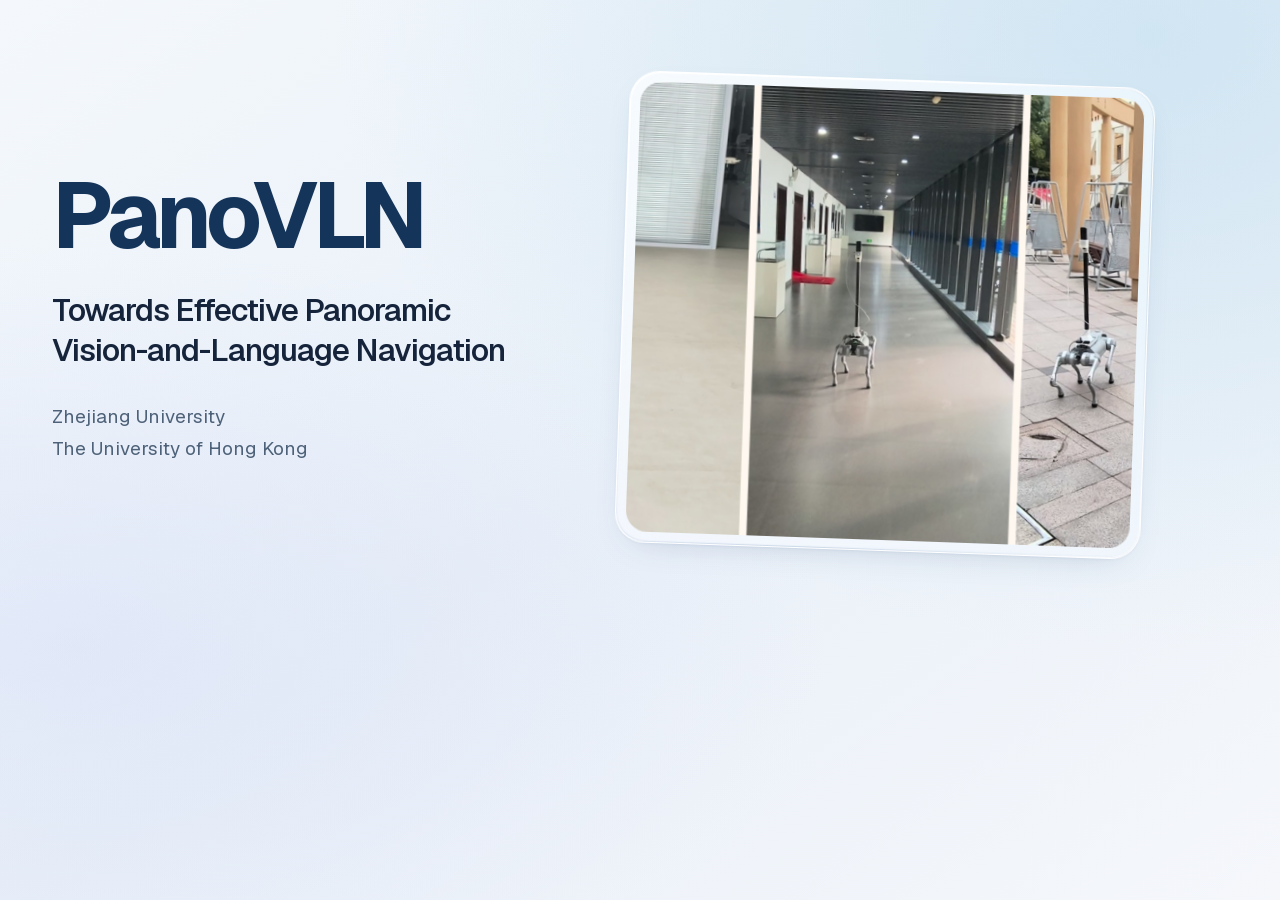
==== commit 7c3e540b: "Rebuild research page with Janus-inspired layout and liquid glass" ====
--- a/tools/social-card.html
+++ b/tools/social-card.html
@@ -1,3 +1,3 @@
 <!doctype html><html lang="en"><head><meta charset="utf-8"><link rel="stylesheet" href="../docs/styles.css"><style>
-html,body{width:1200px;height:630px;overflow:hidden}body{display:grid;grid-template-columns:550px 650px;align-items:center;padding:48px;background:var(--paper)}main{padding-right:32px}h1{font:400 104px/1 var(--serif);color:var(--wine);letter-spacing:-4px}p{font:400 31px/1.3 var(--serif);margin-top:24px}small{display:block;font-size:18px;margin-top:30px;color:var(--muted)}img{width:554px;height:530px;object-fit:cover;border-radius:16px}
-</style></head><body><main><h1>PanoVLN</h1><p>Towards Effective Panoramic Vision-and-Language Navigation</p><small>Zhejiang University<br>The University of Hong Kong</small></main><img src="../docs/assets/media/film-poster.jpg" alt="PanoVLN real-world navigation"></body></html>+html,body{width:1200px;height:630px;overflow:hidden}body{display:grid;grid-template-columns:550px 1fr;align-items:center;gap:20px;padding:52px;background:linear-gradient(135deg,#f4f8fc,#d8e8f5)}main{padding-right:20px}h1{font:700 92px/1.1 Geist;letter-spacing:-5px;color:#14345a}p{font-size:31px;font-weight:550;line-height:1.3;letter-spacing:-1px;margin-top:24px}small{display:block;font-size:19px;margin-top:30px;color:var(--muted)}.photo{padding:10px;border-radius:30px;transform:rotate(2deg)}.photo img{display:block;width:100%;height:450px;object-fit:cover;border-radius:21px}
+</style></head><body><main><h1>PanoVLN</h1><p>Towards Effective Panoramic<br>Vision-and-Language Navigation</p><small>Zhejiang University<br>The University of Hong Kong</small></main><div class="photo glass"><img src="../docs/assets/media/film-poster.jpg" alt="PanoVLN real-world navigation"></div></body></html>
--- a/docs/styles.css
+++ b/docs/styles.css
@@ -1,975 +1,239 @@
 @font-face {
-  font-family:Geist;
-  src:url('assets/fonts/geist.woff2') format('woff2');
-  font-weight:100 900;
-  font-style:normal;
-  font-display:swap;
-}
+  font-family: Geist;
+  src: url('assets/fonts/geist.woff2') format('woff2');
+  font-weight: 100 900;
+  font-display: swap;
+}
+:root {
+  --base: #eef3fa;
+  --ink: #15243b;
+  --muted: #4d6178;
+  --blue: #1558a6;
+  --rule: rgba(58, 88, 123, .16);
+  --glass: rgba(255, 255, 255, .58);
+  --shadow: 0 12px 36px -22px #2c4e7c59;
+}
+* { box-sizing: border-box; }
+html { scroll-behavior: smooth; scroll-padding-top: 112px; }
+body { margin: 0; color: var(--ink); background: var(--base); font: 19px/1.7 Geist, -apple-system, BlinkMacSystemFont, 'Segoe UI', sans-serif; -webkit-font-smoothing: antialiased; }
+body::before { content: ''; position: fixed; inset: 0; background: radial-gradient(ellipse at 90% 4%, #c0deef99, transparent 50%), radial-gradient(ellipse at 6% 72%, #d6def780, transparent 44%), linear-gradient(145deg, #f4f8fc, #e9f0f8 50%, #f5f7fb); z-index: -2; pointer-events: none; }
+.ambient { position: absolute; z-index: -1; top: 120px; right: 0; width: 54vw; height: 660px; background: url('assets/media/hero-panorama.jpg') center/cover; opacity: .11; filter: blur(56px) saturate(.8); pointer-events: none; mask-image: radial-gradient(ellipse, #000 15%, transparent 70%); }
+a { color: inherit; text-decoration: none; }
+button { color: inherit; font: inherit; cursor: pointer; }
+button, a { -webkit-tap-highlight-color: transparent; }
+img { max-width: 100%; height: auto; }
+p, h1, h2, h3, figure { margin: 0; }
+h1, h2, h3 { line-height: 1.18; }
+h2 { font-size: 34px; font-weight: 650; letter-spacing: -1.2px; }
+h3 { font-size: 23px; font-weight: 600; letter-spacing: -.55px; }
+strong { font-weight: 650; }
+sup { font-size: 65%; vertical-align: super; margin-left: 2px; }
+a:focus-visible, button:focus-visible, summary:focus-visible, [tabindex]:focus-visible { outline: 3px solid #1558a6; outline-offset: 5px; }
+.wrap { width: min(1160px, calc(100% - 64px)); margin-inline: auto; }
+.icon { width: 22px; height: 22px; flex: 0 0 22px; object-fit: contain; }
+.skip { position: fixed; z-index: 50; top: -80px; left: 20px; background: #fff; padding: 12px 20px; }
+.skip:focus { top: 12px; }
+.visually-hidden { position: absolute!important; width: 1px; height: 1px; padding: 0; overflow: hidden; clip: rect(0, 0, 0, 0); white-space: nowrap; border: 0; }
+/* Bright rim, translucent face, and a shaded lower edge give the glass depth. */
+.glass { position: relative; isolation: isolate; background: linear-gradient(145deg, #ffffffb8, #ffffff59); border: 1px solid #ffffffe6; box-shadow: inset 0 1px 1px #fff, inset 0 -1px 2px #819dc524, 0 1px 2px #8195b21a, var(--shadow); backdrop-filter: blur(24px) saturate(140%); -webkit-backdrop-filter: blur(24px) saturate(140%); }
+.glass::before { content: ''; position: absolute; inset: 0; border-radius: inherit; padding: 1px; background: linear-gradient(135deg, #fff 4%, #ffffff26 35%, #7e9cbd40 66%, #ffffffd9); mask: linear-gradient(#fff 0 0) content-box, linear-gradient(#fff 0 0); mask-composite: exclude; -webkit-mask: linear-gradient(#fff 0 0) content-box, linear-gradient(#fff 0 0); -webkit-mask-composite: xor; pointer-events: none; }
+.nav-shell { position: sticky; top: 18px; z-index: 20; margin: 18px auto 0; width: min(1160px, calc(100% - 64px)); }
+.masthead { min-height: 62px; border-radius: 24px; display: flex; align-items: center; justify-content: space-between; gap: 22px; padding: 10px 25px; background: #ffffff87; }
+.wordmark { font-size: 23px; font-weight: 700; letter-spacing: -1px; }
+.masthead nav { display: flex; gap: 26px; font-size: 16px; color: var(--muted); }
+.masthead nav a { padding: 4px 0; }
+.masthead nav a:hover, .masthead nav a[aria-current] { color: var(--blue); }
+.repo-link { display: flex; align-items: center; gap: 9px; font-size: 16px; font-weight: 550; }
+.repo-link .icon { width: 20px; height: 20px; }
+.hero { display: grid; grid-template-columns: 1.04fr 1fr; align-items: center; gap: 44px; padding: 42px 0 44px; min-height: 635px; }
+.hero-copy { min-width: 0; }
+.hero h1 { font-size: clamp(68px, 6.5vw, 86px); line-height: 1.05; font-weight: 700; letter-spacing: -5px; color: #14345a; }
+.paper-title { font-size: 32px; font-weight: 530; letter-spacing: -1.1px; line-height: 1.25; margin: 17px 0 24px; }
+.title-break { display: initial; }
+.authors { display: flex; flex-wrap: wrap; gap: 5px 19px; font-size: 17px; line-height: 1.7; }
+.authors span { white-space: nowrap; }
+.affiliations { display: grid; gap: 2px; font-size: 17px; color: var(--muted); margin: 15px 0 22px; }
+.hero-links { display: flex; flex-wrap: wrap; gap: 10px; max-width: 455px; }
+.button { display: inline-flex; align-items: center; justify-content: center; gap: 8px; border-radius: 18px; min-height: 46px; padding: 10px 17px; font-size: 16px; font-weight: 550; line-height: 1.35; border: 1px solid #ffffffe6; }
+.glass-control { position: relative; background: radial-gradient(ellipse at var(--pointer-x, 30%) var(--pointer-y, 0%), #ffffffd9, #ffffff4d 70%), #ffffff30; box-shadow: inset 0 1px 1px #fff, inset 0 -1px 2px #6382a82b, 0 3px 8px #32557e12; backdrop-filter: blur(16px); -webkit-backdrop-filter: blur(16px); transition: transform .2s, box-shadow .2s; }
+.glass-control:hover { transform: translateY(-2px); box-shadow: inset 0 1px 2px #fff, inset 0 -1px 3px #6382a833, 0 7px 16px #32557e24; }
+.button.solid { background: linear-gradient(150deg, #286aa8, #154c90); border-color: #ffffff9e; color: #fff; box-shadow: inset 0 1px 1px #c4e7ffb3, inset 0 -1px 3px #153d7b66, 0 5px 13px #1558a624; }
+.solid .icon { filter: invert(1); }
+.button.unavailable { color: #627389; cursor: default; background: #edf2f65e; box-shadow: inset 0 1px 1px #ffffffa6; }
+.button.unavailable:hover { transform: none; }
+.hero-visual { position: relative; display: grid; align-content: center; gap: 12px; min-width: 0; }
+.robot-glass { position: relative; display: flex; flex-direction: column; justify-self: end; width: 94%; padding: 10px; border-radius: 30px; transform: rotate(2deg); }
+.robot-glass > img { display: block; width: 100%; aspect-ratio: 2.25; object-fit: cover; border-radius: 21px; }
+.robot-glass figcaption { display: flex; align-items: center; justify-content: space-between; font-size: 17px; line-height: 1.35; padding: 5px 8px 12px; order: -1; }
+.robot-glass figcaption a { display: inline-flex; align-items: center; gap: 7px; color: var(--blue); font-weight: 550; }
+.robot-glass figcaption .icon { width: 17px; height: 17px; flex-basis: 17px; }
+.panorama-glass { position: relative; justify-self: start; width: 80%; padding: 10px; border-radius: 26px; transform: rotate(-3deg); box-shadow: inset 0 1px 2px #fff, 0 18px 38px -20px #234f7b8c; background: linear-gradient(135deg, #ffffffa6, #ffffff54); }
+.lens-heading { display: flex; align-items: center; gap: 9px; font-size: 17px; line-height: 1.4; padding: 3px 8px 10px; }
+.lens-heading .icon { width: 20px; height: 20px; }
+.panorama-glass > img { display: block; width: 100%; aspect-ratio: 2; object-fit: cover; border-radius: 17px; }
+.research-section { margin-bottom: 38px; scroll-margin-top: 10px; }
+.paper-panel { padding: 34px 38px; border-radius: 30px; }
+.paper-panel > h2 { text-align: center; margin-bottom: 22px; }
+.reading-column { max-width: 980px; margin: auto; }
+.reading-column p + p { margin-top: 14px; }
+.section-heading { text-align: center; margin-bottom: 24px; }
+.section-heading > p { color: var(--muted); font-size: 18px; margin-top: 12px; }
+.film-section { padding: 12px 0 2px; }
+.film-frame { padding: 10px; border-radius: 31px; }
+.film { position: relative; aspect-ratio: 16/9; overflow: hidden; border-radius: 22px; background: #1c2e40; }
+.film-cover { display: block; position: relative; padding: 0; width: 100%; height: 100%; border: 0; background: transparent; }
+.film-poster { display: block; width: 100%; height: 100%; object-fit: cover; }
+.play-circle { position: absolute; top: 50%; left: 50%; transform: translate(-50%, -50%); display: grid; place-items: center; width: 90px; height: 90px; border-radius: 50%; background: #ffffff73; box-shadow: inset 0 2px 4px #fff, inset 0 -2px 6px #6587aa4d, 0 8px 24px #18375640; transition: scale .2s; }
+.play-circle .icon { width: 32px; height: 32px; }
+.film-cover:hover .play-circle { scale: 1.07; }
+.film iframe, .film video { display: block; width: 100%; height: 100%; border: 0; }
+.film-caption { display: flex; justify-content: center; gap: 18px; flex-wrap: wrap; font-size: 17px; color: var(--muted); margin-top: 13px; }
+.youtube-link, .inline-link { display: inline-flex; align-items: center; gap: 6px; color: var(--blue); }
+.youtube-link:hover, .inline-link:hover { text-decoration: underline; text-underline-offset: 4px; }
+.youtube-link .icon, .inline-link .icon { width: 19px; height: 19px; }
+.architecture { background: #fff; padding: 23px 15px; border: 1px solid #d5dfeb; border-radius: 17px; }
+.architecture img { width: 100%; display: block; }
+.figure-caption { font-size: 18px; line-height: 1.7; margin-top: 20px; }
+.result-heading { display: flex; align-items: center; justify-content: space-between; gap: 16px; margin: 25px 0 15px; }
+.result-heading > span { font-size: 17px; color: var(--muted); }
+.table-wrap { overflow-x: auto; border: 1px solid #ccd9e8; border-radius: 15px; background: #ffffff80; }
+table { width: 100%; border-collapse: collapse; font-size: 18px; font-variant-numeric: tabular-nums; text-align: right; white-space: nowrap; }
+th, td { padding: 14px 18px; border-bottom: 1px solid #dbe3ed; }
+th { font-weight: 550; }
+thead th { font-size: 17px; background: #eaf0f8b3; }
+th:first-child, td:first-child { text-align: left; }
+tbody tr:last-child > * { border-bottom: 0; }
+tr.ours { background: #dceafbba; color: #104b85; }
+.ours th, .ours td { font-weight: 650; }
+.table-note { font-size: 17px; line-height: 1.6; color: var(--muted); margin-top: 12px; }
+.realworld-results { margin-top: 31px; }
+.realworld-results > p:not(.table-note) { margin: -2px 0 17px; font-size: 18px; }
+.efficiency { margin-top: 25px; border-top: 1px solid var(--rule); }
+.efficiency summary { list-style: none; display: flex; justify-content: space-between; align-items: center; padding-top: 19px; cursor: pointer; font-size: 19px; font-weight: 550; }
+.efficiency summary::-webkit-details-marker { display: none; }
+.efficiency summary span { font-size: 27px; font-weight: 400; line-height: 1; color: var(--blue); }
+.efficiency[open] summary span { transform: rotate(45deg); }
+.details-content { padding-top: 18px; }
+.resource-list > a { display: grid; grid-template-columns: 300px 1fr 22px; align-items: center; gap: 20px; padding: 20px 0; border-top: 1px solid var(--rule); font-size: 18px; }
+.resource-list > a:hover .resource-name { color: #0865c0; }
+.resource-name { display: flex; align-items: center; gap: 12px; font-size: 19px; font-weight: 600; }
+.resource-list > a > span:nth-child(2) { color: var(--muted); }
+.citation-heading { display: flex; align-items: center; justify-content: space-between; gap: 16px; margin-bottom: 20px; }
+.citation-heading .button { min-width: 102px; }
+.citation-section pre { margin: 0; padding: 22px; border: 1px solid #d5dfeb; border-radius: 16px; background: #ffffff80; overflow-x: auto; font-size: 16px; line-height: 1.75; }
+.citation-section code { font-family: ui-monospace, SFMono-Regular, Consolas, monospace; }
+.footer { display: flex; align-items: center; justify-content: space-between; gap: 20px; padding: 2px 0 35px; color: var(--muted); font-size: 16px; }
+.footer .wordmark { color: var(--ink); font-size: 21px; }
+.footer a:last-child { white-space: nowrap; }
+@media (max-width: 1050px) {
+  .hero { gap: 28px; grid-template-columns: 1.05fr 1fr; }
+  .hero h1 { font-size: 76px; }
+  .paper-title { font-size: 29px; }
 
-@font-face {
-  font-family:'Gilda Display';
-  src:url('assets/fonts/gilda-display.woff2') format('woff2');
-  font-weight:400;
-  font-style:normal;
-  font-display:swap;
-}
+  .robot-glass { width: 98%; }
+  .panorama-glass { width: 94%; }
+  .resource-list > a { grid-template-columns: 260px 1fr 22px; }
+}
+@media (max-width: 820px) {
+  .wrap, .nav-shell { width: calc(100% - 40px); }
+  .masthead { padding: 10px 18px; }
+  .masthead nav { gap: 18px; }
+  .masthead nav a:first-child { display: none; }
+  .hero { grid-template-columns: 1fr; gap: 28px; padding: 34px 0 38px; }
+  .hero-copy { text-align: center; max-width: 670px; margin: auto; }
+  .hero h1 { font-size: 78px; }
+  .paper-title { font-size: 34px; }
+  .authors, .hero-links { justify-content: center; }
+  .hero-links { margin-inline: auto; }
+  .affiliations { display: flex; justify-content: center; flex-wrap: wrap; gap: 4px 18px; }
+  .hero-visual { width: min(570px, 100%); margin: 0 auto; }
+  .robot-glass { width: 88%; }
+  .panorama-glass { width: 80%; }
+  .paper-panel { padding: 30px; }
+  .resource-list > a { grid-template-columns: 250px 1fr 22px; gap: 15px; }
+  .footer { flex-wrap: wrap; justify-content: center; text-align: center; gap: 6px 22px; }
+  .footer p { width: 100%; order: 3; }
+}
+@media (max-width: 540px) {
+  body { font-size: 17px; line-height: 1.7; }
+  html { scroll-padding-top: 94px; }
+  .wrap, .nav-shell { width: calc(100% - 28px); }
+  .nav-shell { top: 10px; margin-top: 10px; }
+  .masthead { min-height: 56px; padding: 9px 16px; border-radius: 21px; gap: 12px; }
+  .wordmark { font-size: 20px; }
+  .masthead nav { gap: 16px; font-size: 16px; }
+  .masthead nav a:nth-child(3) { display: none; }
+  .repo-link { gap: 0; }
+  .repo-link span { display: none; }
+  .hero { padding: 31px 0 33px; gap: 26px; }
+  .hero h1 { font-size: 66px; letter-spacing: -4px; }
+  .title-break { display: none; }
+  .paper-title { font-size: 28px; letter-spacing: -.8px; margin: 16px 0 22px; }
+  .authors { font-size: 17px; gap: 5px 14px; }
+  .affiliations { display: grid; font-size: 16px; margin: 16px 0 21px; }
+  .hero-links { gap: 9px; }
+  .button { padding: 10px 14px; border-radius: 16px; min-height: 45px; }
+  .button .icon { width: 19px; height: 19px; flex-basis: 19px; }
+  .hero-visual { gap: 13px; }
+  .robot-glass { width: 93%; padding: 7px; border-radius: 25px; transform: rotate(1.5deg); right: 4px; }
+  .robot-glass > img { border-radius: 19px; }
+  .robot-glass figcaption { padding: 5px 7px 11px; font-size: 16px; }
+  .panorama-glass { width: 87%; padding: 7px; border-radius: 21px; left: 6px; transform: rotate(-2deg); }
+  .panorama-glass > img { border-radius: 14px; }
+  .lens-heading { font-size: 16px; padding: 3px 5px 8px; gap: 7px; }
+  .ambient { width: 100%; top: 600px; height: 500px; }
+  h2 { font-size: 29px; letter-spacing: -.8px; }
+  h3 { font-size: 21px; }
+  .research-section { margin-bottom: 27px; }
+  .paper-panel { padding: 26px 20px; border-radius: 25px; }
+  .paper-panel > h2 { margin-bottom: 19px; }
+  .reading-column p + p { margin-top: 13px; }
+  .section-heading { margin-bottom: 20px; }
+  .section-heading > p { font-size: 17px; margin-top: 10px; }
+  .film-section { padding: 3px 0 0; }
+  .film-frame { padding: 7px; border-radius: 23px; }
+  .film { border-radius: 16px; }
+  .play-circle { width: 58px; height: 58px; }
+  .play-circle .icon { width: 26px; height: 26px; }
+  .film-caption { font-size: 16px; display: grid; justify-items: center; gap: 3px; margin-top: 11px; }
+  .architecture { padding: 13px 5px; border-radius: 12px; }
+  .figure-caption { font-size: 17px; margin-top: 16px; }
+  .result-heading { display: block; margin: 24px 0 14px; }
+  .result-heading > span { display: block; font-size: 16px; margin-top: 6px; }
+  table { font-size: 17px; }
+  th, td { padding: 13px 12px; }
+  thead th { font-size: 16px; }
+  .table-note { font-size: 16px; }
+  .realworld-results { margin-top: 27px; }
+  .realworld-results > p:not(.table-note) { font-size: 17px; }
+  .efficiency summary { font-size: 18px; }
+  .resource-list > a { grid-template-columns: 1fr 22px; gap: 7px 12px; padding: 17px 0; }
+  .resource-name { font-size: 19px; gap: 10px; }
+  .resource-list > a > span:nth-child(2) { grid-column: 1; font-size: 17px; }
+  .resource-list > a > .icon { grid-column: 2; grid-row: 1/3; }
+  .citation-heading { gap: 10px; }
+  .citation-heading h2 { font-size: 25px; }
+  .citation-heading .button { min-width: 80px; padding: 9px 10px; }
+  .citation-heading .icon { display: none; }
+  .citation-section pre { font-size: 15px; padding: 17px 14px; }
+  .footer { padding: 0 10px 28px; font-size: 16px; }
+}
+@media (max-width: 360px) {
 
-:root {
-  --paper:#fff8f0;
-  --white:#fff;
-  --ink:#321c22;
-  --muted:#64555b;
-  --wine:#63252f;
-  --rule:#dccfcd;
-  --serif:'Gilda Display',Georgia,serif;
-  --sans:Geist,Arial,sans-serif;
-}
-
-* {
-  box-sizing:border-box;
-}
-
-html {
-  scroll-behavior:smooth;
-  scroll-padding-top:24px;
-}
-
-body {
-  margin:0;
-  background:var(--paper);
-  color:var(--ink);
-  font-family:var(--sans);
-  font-size:19px;
-  line-height:1.6;
-  -webkit-font-smoothing:antialiased;
-}
-
-a {
-  color:inherit;
-  text-decoration:none;
-}
-
-button {
-  font:inherit;
-  color:inherit;
-}
-
-button,a {
-  -webkit-tap-highlight-color:transparent;
-}
-
-button {
-  cursor:pointer;
-}
-
-img {
-  max-width:100%;
-  height:auto;
-}
-
-p,h1,h2,h3,figure {
-  margin:0;
-}
-
-h1,h2,h3 {
-  font-weight:400;
-  line-height:1.12;
-}
-
-h2 {
-  font:400 clamp(38px,4.2vw,54px)/1.12 var(--serif);
-  letter-spacing:-1.5px;
-}
-
-h3 {
-  font:400 30px/1.2 var(--serif);
-  letter-spacing:-.5px;
-}
-
-a:focus-visible,button:focus-visible,summary:focus-visible,[tabindex]:focus-visible {
-  outline:3px solid var(--wine);
-  outline-offset:5px;
-}
-
-.wrap {
-  width:min(1160px,calc(100% - 64px));
-  margin-inline:auto;
-}
-
-.icon {
-  width:22px;
-  height:22px;
-  object-fit:contain;
-  flex-shrink:0;
-}
-
-.skip {
-  position:absolute;
-  top:-80px;
-  left:20px;
-  background:var(--white);
-  padding:12px;
-  z-index:20;
-}
-
-.skip:focus {
-  top:12px;
-}
-
-.visually-hidden {
-  position:absolute!important;
-  width:1px;
-  height:1px;
-  padding:0;
-  overflow:hidden;
-  clip:rect(0,0,0,0);
-  white-space:nowrap;
-  border:0;
-}
-
-.masthead {
-  display:flex;
-  align-items:center;
-  justify-content:space-between;
-  gap:24px;
-  height:84px;
-  border-bottom:1px solid var(--rule);
-}
-
-.wordmark {
-  font-size:24px;
-  font-weight:650;
-  letter-spacing:-1px;
-}
-
-.masthead nav {
-  display:flex;
-  gap:28px;
-  font-size:17px;
-}
-
-.masthead nav a:hover {
-  color:var(--wine);
-  text-decoration:underline;
-  text-underline-offset:6px;
-}
-
-.repo-link {
-  display:flex;
-  align-items:center;
-  gap:8px;
-  font-size:17px;
-}
-
-.hero {
-  text-align:center;
-  padding:44px 0 34px;
-}
-
-.hero h1 {
-  font:400 clamp(76px,9.2vw,122px)/1.03 var(--serif);
-  letter-spacing:-5px;
-  color:var(--wine);
-}
-
-.paper-title {
-  font:400 clamp(29px,3.3vw,43px)/1.18 var(--serif);
-  letter-spacing:-1px;
-  margin:10px auto 24px;
-}
-
-.authors {
-  display:flex;
-  flex-wrap:wrap;
-  justify-content:center;
-  gap:4px 22px;
-  max-width:840px;
-  margin:auto;
-  font-size:18px;
-  line-height:1.7;
-}
-
-.authors span {
-  white-space:nowrap;
-}
-
-sup {
-  font-size:65%;
-  vertical-align:super;
-  margin-left:2px;
-}
-
-.affiliations {
-  display:flex;
-  justify-content:center;
-  flex-wrap:wrap;
-  gap:4px 24px;
-  margin:9px 0 21px;
-  font-size:17px;
-  color:var(--muted);
-}
-
-.hero-links {
-  display:flex;
-  justify-content:center;
-  flex-wrap:wrap;
-  gap:10px;
-}
-
-.button {
-  border:1px solid var(--rule);
-  background:transparent;
-  border-radius:100px;
-  display:inline-flex;
-  gap:8px;
-  align-items:center;
-  justify-content:center;
-  min-height:44px;
-  padding:8px 18px;
-  font-size:16px;
-  font-weight:500;
-  line-height:1.3;
-  transition:background .2s,color .2s,transform .2s;
-}
-
-.button:hover {
-  background:#f0e4db;
-  border-color:var(--wine);
-  transform:translateY(-1px);
-}
-
-.button.solid {
-  background:var(--wine);
-  color:var(--paper);
-  border-color:var(--wine);
-}
-
-.solid .icon {
-  filter:invert(1);
-}
-
-.button.unavailable {
-  color:var(--muted);
-  border-style:dashed;
-  cursor:default;
-}
-
-.button.unavailable:hover {
-  transform:none;
-  background:none;
-  border-color:var(--rule);
-}
-
-.section {
-  padding-block:56px;
-}
-
-.section-heading {
-  display:flex;
-  align-items:center;
-  justify-content:space-between;
-  gap:20px;
-  margin-bottom:24px;
-}
-
-.section-heading .inline-link {
-  font-size:17px;
-  white-space:nowrap;
-}
-
-.inline-link {
-  display:inline-flex;
-  align-items:center;
-  gap:8px;
-  color:var(--wine);
-}
-
-.inline-link:hover {
-  text-decoration:underline;
-  text-underline-offset:5px;
-}
-
-.film-section {
-  padding:16px 0 8px;
-}
-
-.film-section .section-heading {
-  margin-bottom:17px;
-}
-
-.film-section h2 {
-  font-family:var(--sans);
-  font-size:24px;
-  font-weight:500;
-  letter-spacing:-.7px;
-}
-
-.film-meta {
-  font-size:17px;
-  color:var(--muted);
-  display:flex;
-  align-items:center;
-  gap:12px;
-}
-
-.speed {
-  color:var(--wine);
-  border:1px solid var(--rule);
-  border-radius:24px;
-  padding:1px 10px;
-}
-
-.film {
-  position:relative;
-  aspect-ratio:16/9;
-  overflow:hidden;
-  border-radius:20px;
-  background:#241b1e;
-  border:1px solid var(--rule);
-}
-
-.film-cover {
-  width:100%;
-  height:100%;
-  padding:0;
-  border:0;
-  display:block;
-  position:relative;
-  background:var(--paper);
-}
-
-.film-poster {
-  display:block;
-  width:100%;
-  height:100%;
-  object-fit:cover;
-}
-
-.play-circle {
-  position:absolute;
-  left:50%;
-  top:50%;
-  transform:translate(-50%,-50%);
-  width:80px;
-  height:80px;
-  border-radius:50%;
-  background:var(--wine);
-  display:grid;
-  place-items:center;
-  box-shadow:0 0 0 8px #fff8f04d;
-  transition:scale .2s;
-}
-
-.play-circle .icon {
-  filter:invert(1);
-  width:32px;
-  height:32px;
-}
-
-.film-cover:hover .play-circle {
-  scale:1.08;
-}
-
-.film iframe {
-  display:block;
-  width:100%;
-  height:100%;
-  border:0;
-}
-
-.film-caption {
-  display:flex;
-  justify-content:space-between;
-  gap:20px;
-  font-size:17px;
-  color:var(--muted);
-  margin-top:12px;
-}
-
-.youtube-link {
-  color:var(--wine);
-  white-space:nowrap;
-  display:inline-flex;
-  align-items:center;
-  gap:5px;
-}
-
-.youtube-link .icon {
-  width:18px;
-  height:18px;
-}
-
-.lead {
-  max-width:1050px;
-  font-size:20px;
-  line-height:1.7;
-  margin-bottom:26px;
-}
-
-.architecture {
-  background:var(--white);
-  padding:28px 22px;
-  border-radius:16px;
-  border:1px solid var(--rule);
-}
-
-.architecture img {
-  display:block;
-  width:100%;
-}
-
-.method-facts {
-  display:grid;
-  grid-template-columns:repeat(3,1fr);
-  margin-top:24px;
-  gap:24px;
-}
-
-.method-facts p {
-  display:flex;
-  align-items:center;
-  gap:16px;
-  padding-right:20px;
-  border-right:1px solid var(--rule);
-}
-
-.method-facts p:last-child {
-  border:0;
-}
-
-.method-facts strong {
-  font-family:var(--serif);
-  font-size:48px;
-  line-height:1;
-  font-weight:400;
-  color:var(--wine);
-}
-
-.method-facts span {
-  font-size:17px;
-  color:var(--muted);
-  line-height:1.35;
-}
-
-.results {
-  background:#f2e9e1;
-  border-block:1px solid var(--rule);
-}
-
-.result-heading {
-  display:flex;
-  align-items:baseline;
-  gap:25px;
-  justify-content:space-between;
-  margin:30px 0 16px;
-}
-
-.result-heading p {
-  color:var(--muted);
-  font-size:17px;
-}
-
-.table-wrap {
-  overflow-x:auto;
-  border-block:1px solid var(--rule);
-}
-
-table {
-  width:100%;
-  border-collapse:collapse;
-  font-size:18px;
-  font-variant-numeric:tabular-nums;
-  text-align:right;
-  white-space:nowrap;
-}
-
-th,td {
-  padding:14px 18px;
-  border-bottom:1px solid var(--rule);
-}
-
-th {
-  font-weight:500;
-}
-
-thead th {
-  font-size:17px;
-  background:#ffffff6b;
-}
-
-th:first-child,td:first-child {
-  text-align:left;
-}
-
-tbody tr:last-child>* {
-  border-bottom:0;
-}
-
-tr.ours {
-  background:#e8d5d2;
-  color:var(--wine);
-  font-weight:650;
-}
-
-.ours th {
-  font-weight:650;
-}
-
-caption {
-  text-align:left;
-  font-size:17px;
-  color:var(--muted);
-  padding:0 0 10px;
-}
-
-.table-note {
-  font-size:17px;
-  line-height:1.55;
-  color:var(--muted);
-  margin-top:12px;
-}
-
-.realworld-results {
-  display:grid;
-  grid-template-columns:.85fr 1.5fr;
-  gap:46px;
-  margin-top:48px;
-}
-
-.realworld-results > div {
-  min-width:0;
-}
-
-.realworld-results h3 {
-  font-size:34px;
-  margin-bottom:16px;
-}
-
-.realworld-results p {
-  font-size:18px;
-  line-height:1.65;
-  margin-top:12px;
-}
-
-.efficiency {
-  margin-top:30px;
-  border-block:1px solid var(--rule);
-}
-
-.efficiency summary {
-  list-style:none;
-  display:flex;
-  justify-content:space-between;
-  cursor:pointer;
-  font-size:20px;
-  padding:18px 0;
-}
-
-.efficiency summary::-webkit-details-marker {
-  display:none;
-}
-
-.efficiency summary span {
-  font-size:26px;
-  color:var(--wine);
-}
-
-.efficiency[open] summary span {
-  transform:rotate(45deg);
-}
-
-.details-content {
-  padding-bottom:24px;
-}
-
-.resource-list {
-  border-top:1px solid var(--rule);
-}
-
-.resource-list>a {
-  display:grid;
-  grid-template-columns:320px 1fr 22px;
-  align-items:center;
-  gap:20px;
-  border-bottom:1px solid var(--rule);
-  padding:23px 0;
-  font-size:18px;
-  transition:background .2s;
-}
-
-.resource-list>a:hover {
-  background:#f1e6de;
-}
-
-.resource-name {
-  display:flex;
-  align-items:center;
-  gap:12px;
-  font-weight:550;
-  font-size:20px;
-  color:var(--wine);
-}
-
-.resource-list>a>span:nth-child(2) {
-  color:var(--muted);
-}
-
-.citation-section {
-  padding-top:8px;
-}
-
-.citation-section pre {
-  margin:0;
-  padding:26px;
-  background:#f3ebe5;
-  border:1px solid var(--rule);
-  border-radius:14px;
-  overflow-x:auto;
-  font-size:16px;
-  line-height:1.7;
-}
-
-.citation-section code {
-  font-family:ui-monospace,SFMono-Regular,Consolas,monospace;
-}
-
-.footer {
-  padding:48px 0;
-  background:linear-gradient(90deg,#291d24cc,#291d2480),url('assets/media/hallway-carpet-still.jpg') center 48%/cover;
-  color:var(--paper);
-}
-
-.footer-panel {
-  display:flex;
-  align-items:center;
-  justify-content:space-between;
-  gap:30px;
-  padding:30px 36px;
-  background:#ffffff12;
-  border:1px solid #ffffff33;
-  border-radius:20px;
-  backdrop-filter:blur(12px);
-}
-
-.footer-title {
-  font:400 54px/1 var(--serif);
-}
-
-.footer-panel p {
-  margin-top:14px;
-  font-size:17px;
-  line-height:1.5;
-}
-
-.footer-links {
-  display:grid;
-  gap:14px;
-  font-size:18px;
-}
-
-.footer-links a {
-  display:flex;
-  align-items:center;
-  justify-content:space-between;
-  gap:36px;
-}
-
-.footer-links .icon {
-  filter:invert(1);
-}
-
-@media(min-width:1400px) {
-  .hero {
-    padding-top:48px;
-  }
-  .film-section {
-    padding-top:20px;
-  }
-}
-
-@media(max-width:900px) {
-  .wrap {
-    width:calc(100% - 40px);
-  }
-  .masthead nav {
-    gap:18px;
-  }
-  .hero h1 {
-    font-size:92px;
-  }
-  .paper-title {
-    font-size:36px;
-  }
-  .authors {
-    max-width:660px;
-  }
-  .realworld-results {
-    grid-template-columns:1fr;
-    gap:20px;
-  }
-  .realworld-results>div:first-child {
-    max-width:760px;
-  }
-  .method-facts p {
-    display:block;
-  }
-  .method-facts span {
-    display:block;
-    margin-top:10px;
-  }
-  .resource-list>a {
-    grid-template-columns:260px 1fr 22px;
-    gap:16px;
-  }
-  .film-caption {
-    display:block;
-  }
-  .youtube-link {
-    margin-left:8px;
-  }
-}
-
-@media(max-width:600px) {
-  body {
-    font-size:17px;
-  }
-  .wrap {
-    width:calc(100% - 32px);
-  }
-  .masthead {
-    height:68px;
-    gap:12px;
-  }
-  .masthead nav {
-    gap:14px;
-    font-size:16px;
-  }
-  .masthead nav a:nth-child(2),.masthead nav a:nth-child(4) {
-    display:none;
-  }
-  .repo-link {
-    font-size:16px;
-  }
-  .repo-link>.icon:last-child {
-    display:none;
-  }
-  .wordmark {
-    font-size:21px;
-  }
-  .hero {
-    padding:30px 0 24px;
-  }
-  .hero h1 {
-    font-size:76px;
-    letter-spacing:-3px;
-  }
-  .paper-title {
-    font-size:29px;
-    line-height:1.2;
-    letter-spacing:-.5px;
-    margin:13px 0 21px;
-  }
-  .desktop-break {
-    display:none;
-  }
-  .authors {
-    font-size:17px;
-    gap:4px 14px;
-  }
-  .affiliations {
-    display:block;
-    font-size:16px;
-    margin:12px 0 20px;
-  }
-  .affiliations span {
-    display:block;
-  }
-  .hero-links {
-    gap:8px;
-  }
-  .button {
-    font-size:16px;
-    min-height:44px;
-    padding:9px 13px;
-    gap:6px;
-  }
-  .button .icon {
-    width:19px;
-    height:19px;
-  }
-  .section {
-    padding-block:40px;
-  }
-  .section-heading {
-    align-items:flex-start;
-    gap:12px;
-    margin-bottom:20px;
-  }
-  .section-heading h2 {
-    font-size:38px;
-    letter-spacing:-1px;
-  }
-  .section-heading .inline-link {
-    font-size:16px;
-    white-space:normal;
-    text-align:right;
-    max-width:125px;
-    line-height:1.4;
-  }
-  .film-section {
-    padding-top:8px;
-  }
-  .film-section .section-heading {
-    display:block;
-    margin-bottom:12px;
-  }
-  .film-section h2 {
-    font-size:23px;
-    letter-spacing:-.4px;
-  }
-  .film-meta {
-    font-size:16px;
-    margin-top:6px;
-    gap:9px;
-  }
-  .film {
-    border-radius:12px;
-  }
-  .play-circle {
-    width:50px;
-    height:50px;
-    box-shadow:0 0 0 5px #fff8f04d;
-  }
-  .play-circle .icon {
-    width:25px;
-    height:25px;
-  }
-  .film-caption {
-    font-size:16px;
-    line-height:1.55;
-  }
-  .youtube-link {
-    display:flex;
-    margin:6px 0 0;
-  }
-  .lead {
-    font-size:18px;
-    line-height:1.65;
-  }
-  .architecture {
-    padding:16px 6px;
-    border-radius:10px;
-  }
-  .method-facts {
-    gap:12px;
-    margin-top:18px;
-  }
-  .method-facts p {
-    padding-right:10px;
-  }
-  .method-facts strong {
-    font-size:36px;
-  }
-  .method-facts span {
-    font-size:16px;
-    line-height:1.4;
-  }
-  .result-heading {
-    display:block;
-    margin-top:24px;
-  }
-  .result-heading h3 {
-    font-size:28px;
-  }
-  .result-heading p {
-    margin-top:10px;
-    font-size:16px;
-  }
-  table {
-    font-size:17px;
-  }
-  th,td {
-    padding:13px 12px;
-  }
-  thead th {
-    font-size:16px;
-  }
-  .table-note {
-    font-size:16px;
-  }
-  .realworld-results {
-    margin-top:30px;
-  }
-  .realworld-results > div {
-  min-width:0;
-}
-
-.realworld-results h3 {
-    font-size:30px;
-  }
-  .realworld-results p {
-    font-size:17px;
-  }
-  .efficiency summary {
-    font-size:18px;
-  }
-  .resource-list>a {
-    grid-template-columns:1fr 22px;
-    gap:8px 12px;
-    padding:19px 0;
-  }
-  .resource-name {
-    font-size:20px;
-  }
-  .resource-list>a>span:nth-child(2) {
-    grid-column:1;
-    font-size:17px;
-  }
-  .resource-list>a>.icon {
-    grid-column:2;
-    grid-row:1/3;
-  }
-  .citation-section {
-    padding-top:0;
-  }
-  .citation-section .section-heading {
-    align-items:center;
-  }
-  .citation-section pre {
-    font-size:15px;
-    padding:20px 16px;
-  }
-  .footer {
-    padding:28px 0;
-  }
-  .footer-panel {
-    padding:26px;
-    align-items:flex-start;
-  }
-  .footer-title {
-    font-size:40px;
-  }
-  .footer-panel p {
-    font-size:16px;
-  }
-  .footer-links {
-    font-size:17px;
-    gap:14px;
-  }
-  .footer-links a {
-    gap:10px;
-  }
-  .footer-links .icon {
-    width:18px;
-    height:18px;
-  }
-}
-
-@media(prefers-reduced-motion:reduce) {
-  html {
-    scroll-behavior:auto;
-  }
-  * {
-    transition:none!important;
-  }
-}
+  .paper-panel { padding-inline: 17px; }
+  .hero h1 { font-size: 60px; }
+}
+@supports not (backdrop-filter: blur(1px)) {
+  .glass, .glass-control { background: #f7faff; }
+  .play-circle { background: #f7faffdf; }
+  .button.solid { background: #1558a6; }
+}
+@media (prefers-reduced-transparency: reduce) {
+  .glass, .glass-control { background: #f7faff; backdrop-filter: none; -webkit-backdrop-filter: none; }
+  .button.solid { background: #1558a6; }
+  .ambient { display: none; }
+}
+@media (prefers-reduced-motion: reduce) {
+  html { scroll-behavior: auto; }
+  *, *::before, *::after { transition: none!important; }
+}
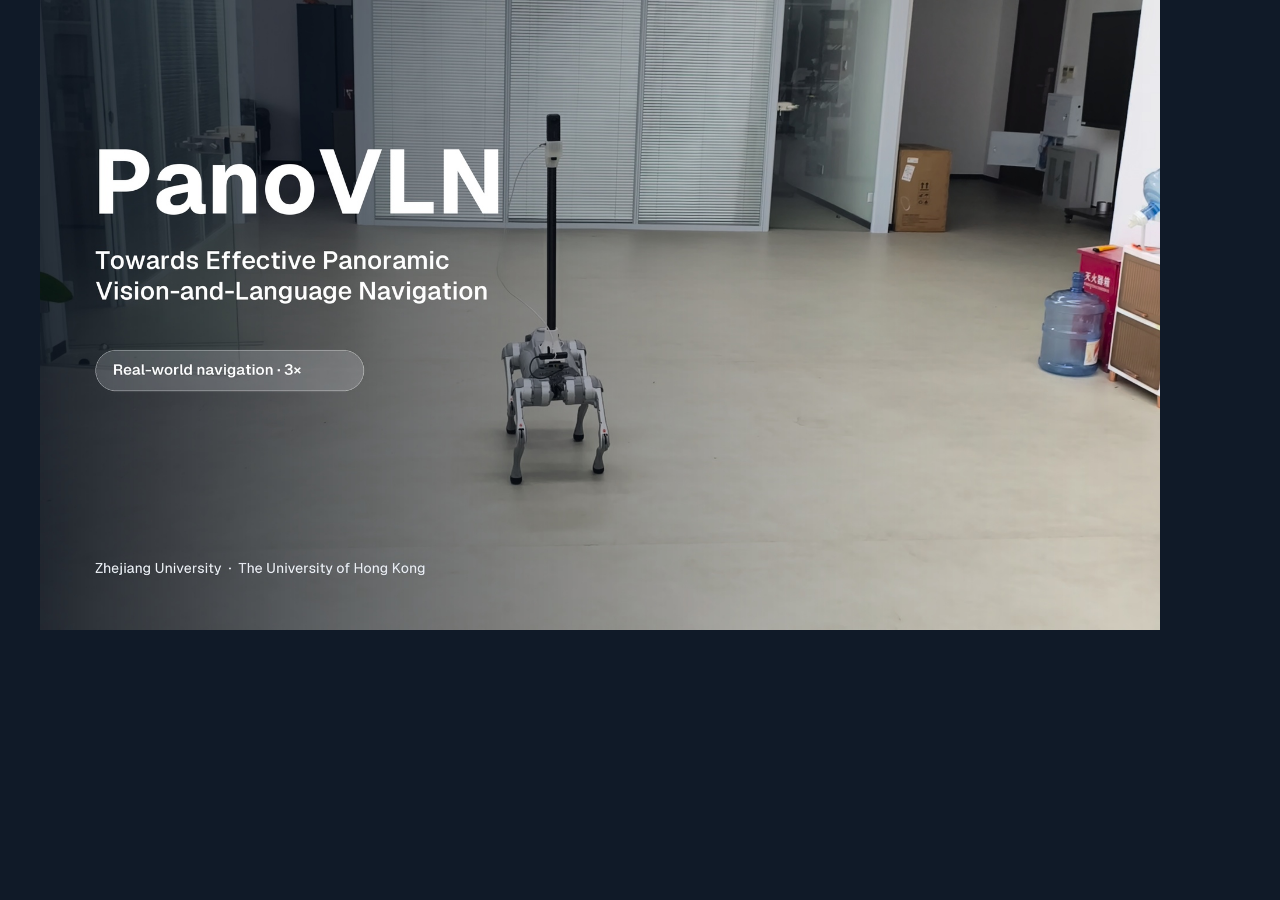
==== commit 9069f50f: "Reframe project page and film around widescreen navigation" ====
--- a/tools/social-card.html
+++ b/tools/social-card.html
@@ -1,3 +1 @@
-<!doctype html><html lang="en"><head><meta charset="utf-8"><link rel="stylesheet" href="../docs/styles.css"><style>
-html,body{width:1200px;height:630px;overflow:hidden}body{display:grid;grid-template-columns:550px 1fr;align-items:center;gap:20px;padding:52px;background:linear-gradient(135deg,#f4f8fc,#d8e8f5)}main{padding-right:20px}h1{font:700 92px/1.1 Geist;letter-spacing:-5px;color:#14345a}p{font-size:31px;font-weight:550;line-height:1.3;letter-spacing:-1px;margin-top:24px}small{display:block;font-size:19px;margin-top:30px;color:var(--muted)}.photo{padding:10px;border-radius:30px;transform:rotate(2deg)}.photo img{display:block;width:100%;height:450px;object-fit:cover;border-radius:21px}
-</style></head><body><main><h1>PanoVLN</h1><p>Towards Effective Panoramic<br>Vision-and-Language Navigation</p><small>Zhejiang University<br>The University of Hong Kong</small></main><div class="photo glass"><img src="../docs/assets/media/film-poster.jpg" alt="PanoVLN real-world navigation"></div></body></html>+<!doctype html><html lang="en"><head><meta charset="utf-8"><style>html,body{margin:0;width:1200px;height:630px;overflow:hidden;background:#101a28}img{display:block;width:1200px;height:630px;object-fit:contain}</style></head><body><img src="../docs/assets/media/release-poster.jpg" alt="PanoVLN — Towards Effective Panoramic Vision-and-Language Navigation"></body></html>
